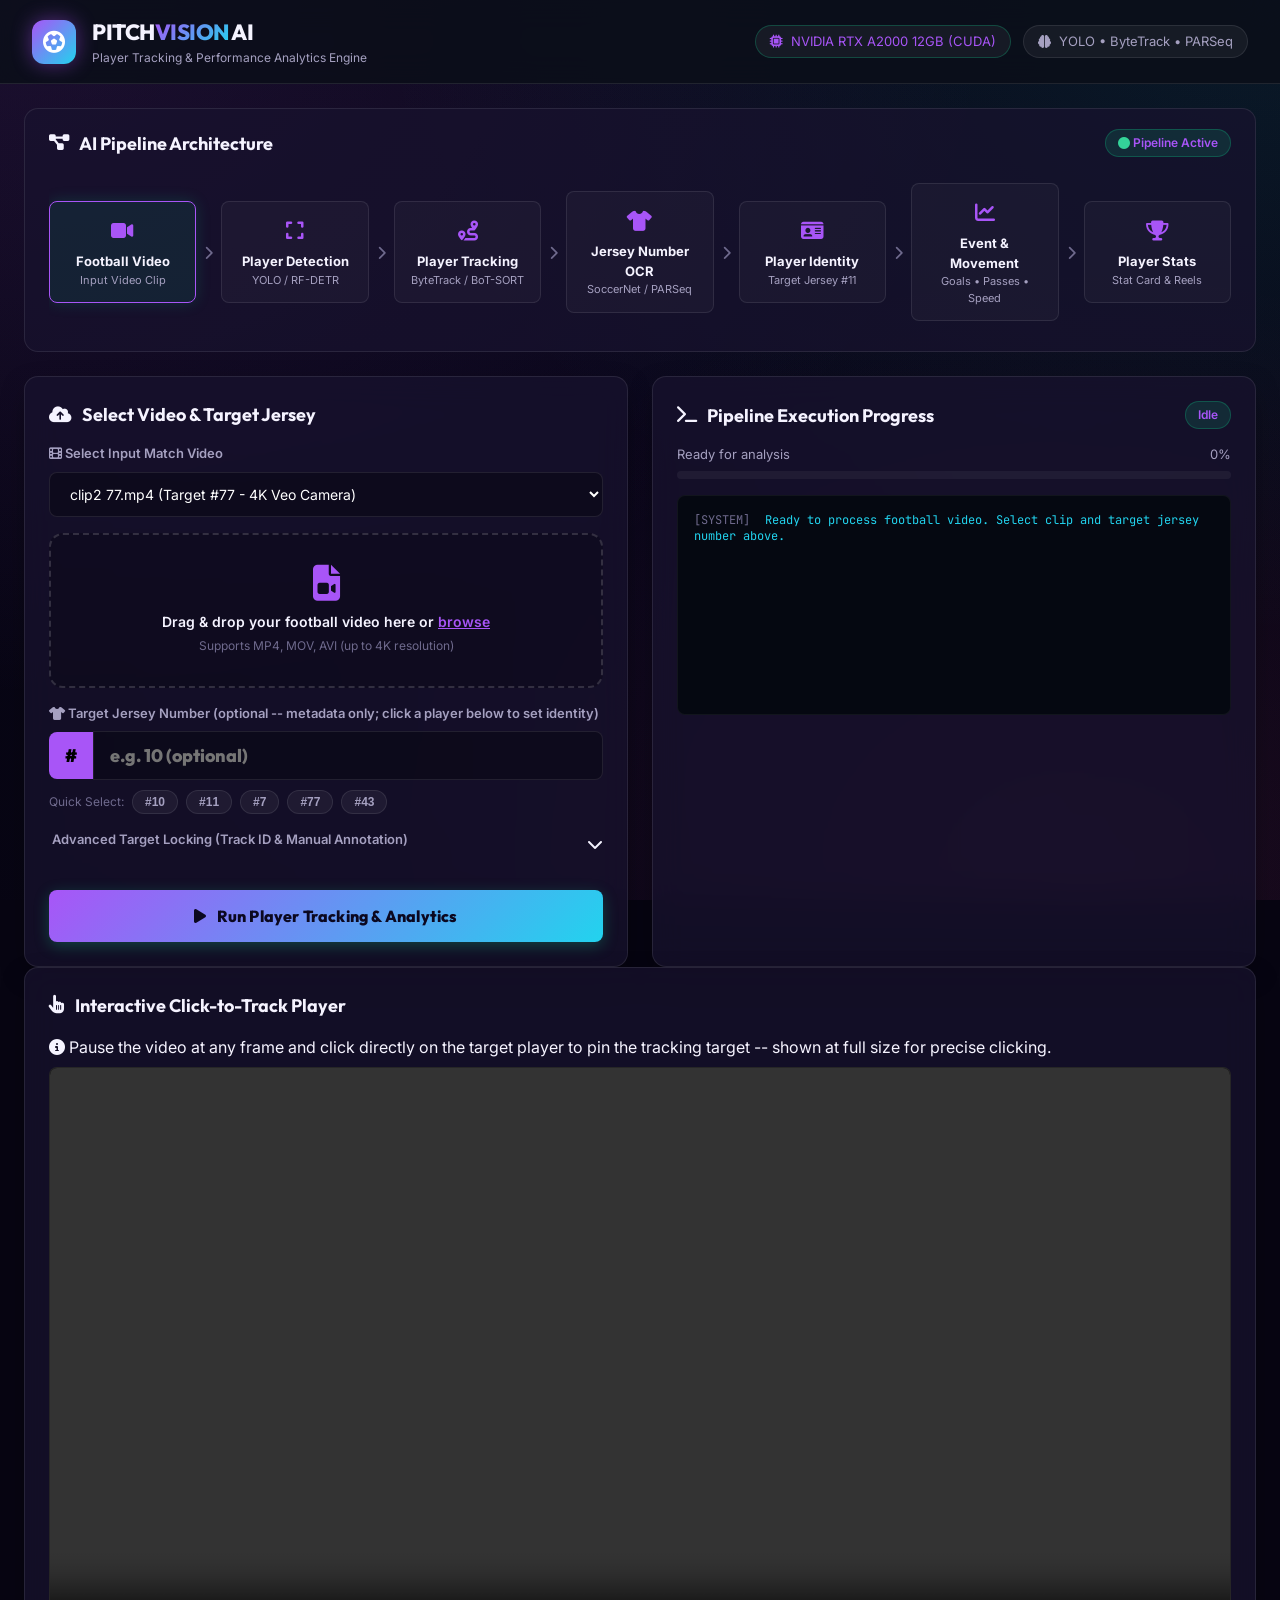
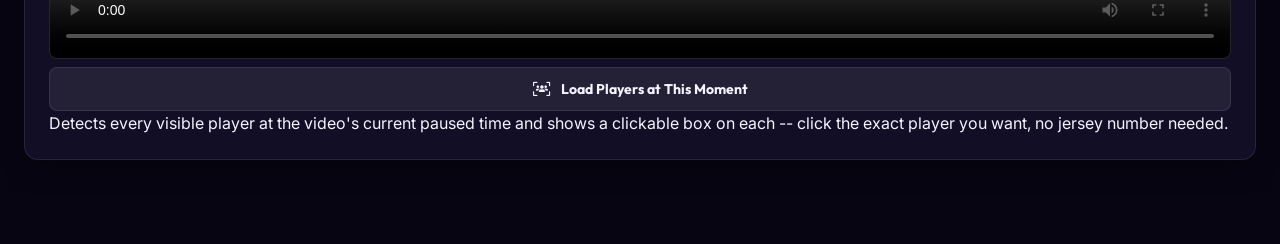
==== apps/web/index.html @ 255e554f "Stage 1 + PDF core: multi-anchor clicks, stat card as PDF Owner asks (2026-09-14): support clicking " ====
<!DOCTYPE html>
<html lang="en">
<head>
  <meta charset="UTF-8">
  <meta name="viewport" content="width=device-width, initial-scale=1.0">
  <title>AI Football Player Tracker & Match Analytics Dashboard</title>
  <!-- Google Fonts & Icons -->
  <link rel="preconnect" href="https://fonts.googleapis.com">
  <link rel="preconnect" href="https://fonts.gstatic.com" crossorigin>
  <link href="https://fonts.googleapis.com/css2?family=Inter:wght@300;400;500;600;700;800&family=Outfit:wght@400;600;700;800;900&family=JetBrains+Mono:wght@400;500;700&display=swap" rel="stylesheet">
  <link rel="stylesheet" href="https://cdnjs.cloudflare.com/ajax/libs/font-awesome/6.5.1/css/all.min.css">
  <link rel="stylesheet" href="css/style.css">
</head>
<body class="dark-theme">

  <!-- Main Navigation Header -->
  <header class="navbar">
    <div class="nav-container">
      <div class="brand">
        <div class="brand-icon">
          <i class="fa-solid fa-futbol fa-spin-hover"></i>
        </div>
        <div class="brand-text">
          <span class="brand-title">PITCH<span class="accent-text">VISION</span> AI</span>
          <span class="brand-subtitle">Player Tracking & Performance Analytics Engine</span>
        </div>
      </div>
      
      <div class="nav-stats">
        <div class="status-badge gpu-badge" id="gpu-status">
          <i class="fa-solid fa-microchip"></i>
          <span>NVIDIA RTX A2000 12GB (CUDA)</span>
        </div>
        <div class="status-badge model-badge">
          <i class="fa-solid fa-brain"></i>
          <span>YOLO • ByteTrack • PARSeq</span>
        </div>
      </div>
    </div>
  </header>

  <!-- Application Container -->
  <main class="main-container">

    <!-- Architecture & Pipeline Flow Visualizer Banner -->
    <section class="pipeline-visualizer-card">
      <div class="card-header">
        <h2><i class="fa-solid fa-diagram-project"></i> AI Pipeline Architecture</h2>
        <span class="badge badge-pulse"><i class="fa-solid fa-circle"></i> Pipeline Active</span>
      </div>
      
      <div class="pipeline-flow-diagram">
        <div class="flow-step step-input active">
          <div class="step-icon"><i class="fa-solid fa-video"></i></div>
          <div class="step-label">Football Video</div>
          <div class="step-sub">Input Video Clip</div>
        </div>

        <div class="flow-arrow"><i class="fa-solid fa-chevron-right"></i></div>

        <div class="flow-step step-detect" id="node-detect">
          <div class="step-icon"><i class="fa-solid fa-expand"></i></div>
          <div class="step-label">Player Detection</div>
          <div class="step-sub">YOLO / RF-DETR</div>
        </div>

        <div class="flow-arrow"><i class="fa-solid fa-chevron-right"></i></div>

        <div class="flow-step step-track" id="node-track">
          <div class="step-icon"><i class="fa-solid fa-route"></i></div>
          <div class="step-label">Player Tracking</div>
          <div class="step-sub">ByteTrack / BoT-SORT</div>
        </div>

        <div class="flow-arrow"><i class="fa-solid fa-chevron-right"></i></div>

        <div class="flow-step step-ocr" id="node-ocr">
          <div class="step-icon"><i class="fa-solid fa-shirt"></i></div>
          <div class="step-label">Jersey Number OCR</div>
          <div class="step-sub">SoccerNet / PARSeq</div>
        </div>

        <div class="flow-arrow"><i class="fa-solid fa-chevron-right"></i></div>

        <div class="flow-step step-identity" id="node-identity">
          <div class="step-icon"><i class="fa-solid fa-id-card"></i></div>
          <div class="step-label">Player Identity</div>
          <div class="step-sub" id="identity-target-badge">Target Jersey #11</div>
        </div>

        <div class="flow-arrow"><i class="fa-solid fa-chevron-right"></i></div>

        <div class="flow-step step-analytics" id="node-analytics">
          <div class="step-icon"><i class="fa-solid fa-chart-line"></i></div>
          <div class="step-label">Event & Movement</div>
          <div class="step-sub">Goals • Passes • Speed</div>
        </div>

        <div class="flow-arrow"><i class="fa-solid fa-chevron-right"></i></div>

        <div class="flow-step step-stats" id="node-stats">
          <div class="step-icon"><i class="fa-solid fa-trophy"></i></div>
          <div class="step-label">Player Stats</div>
          <div class="step-sub">Stat Card & Reels</div>
        </div>
      </div>
    </section>

    <!-- Upload & Setup Grid Section -->
    <section class="setup-section grid-2col">
      <!-- Input Video & Target Jersey Setup Form -->
      <div class="glass-card setup-card">
        <div class="card-header">
          <h3><i class="fa-solid fa-cloud-arrow-up"></i> Select Video & Target Jersey</h3>
        </div>

        <!-- Sample Videos Selector -->
        <div class="form-group">
          <label><i class="fa-solid fa-film"></i> Select Input Match Video</label>
          <div class="select-wrapper">
            <select id="video-select" class="form-control">
              <option value="clip1 43.mp4">clip1 43.mp4 (Target #43 - 4K Veo Camera)</option>
              <option value="clip2 77.mp4" selected>clip2 77.mp4 (Target #77 - 4K Veo Camera)</option>
              <option value="video2/chelsea_burnley_target10.mp4">video2/chelsea_burnley_target10.mp4 (Manual annotation, target #10)</option>
              <option value="video3/chelsea_burnley_target2.mp4">video3/chelsea_burnley_target2.mp4 (Manual annotation, target #2)</option>
            </select>
          </div>
        </div>

        <!-- File Upload Zone -->
        <div class="upload-dropzone" id="upload-zone">
          <i class="fa-solid fa-file-video upload-icon"></i>
          <p class="upload-text">Drag & drop your football video here or <span>browse</span></p>
          <span class="upload-sub">Supports MP4, MOV, AVI (up to 4K resolution)</span>
          <input type="file" id="file-input" accept="video/*" hidden>
        </div>

        <!-- Target Jersey Input & Quick Select Chips -->
        <!-- "streamed-gathering-treehouse" plan Stage E, 2026-09-04: this field used to default
             to value="10" (and chip #10 pre-selected "active"), which real-run evidence
             (work/chelsea_burnley_target2/selection.json carrying target_jersey: 10 for a clip
             whose own filename says target2) confirmed was silently sent to the API whenever a
             user left it untouched. It is now blank/optional by default -- a jersey number is
             metadata only (CLAUDE.md §3.1); the actual target identity comes from a verified
             click/profile (Stage E), not from this field. -->
        <div class="form-group margin-top-md">
          <label><i class="fa-solid fa-shirt"></i> Target Jersey Number <span class="form-hint">(optional -- metadata only; click a player below to set identity)</span></label>
          <div class="jersey-input-row">
            <div class="jersey-number-badge">#</div>
            <input type="number" id="target-jersey-input" class="form-control jersey-input" placeholder="e.g. 10 (optional)" min="1" max="99">
          </div>
          <div class="jersey-chips">
            <span class="chip-label">Quick Select:</span>
            <button class="chip" onclick="setJersey(10)">#10</button>
            <button class="chip" onclick="setJersey(11)">#11</button>
            <button class="chip" onclick="setJersey(7)">#7</button>
            <button class="chip" onclick="setJersey(77)">#77</button>
            <button class="chip" onclick="setJersey(43)">#43</button>
          </div>
        </div>

        <!-- Optional Track ID & Manual Annotation Sidecar Inputs -->
        <div class="form-group margin-top-md">
          <div class="collapsible-header" onclick="toggleCollapsible('annotations-collapse')">
            <label><i class="fa-solid fa-crosshair"></i> Advanced Target Locking (Track ID & Manual Annotation)</label>
            <i class="fa-solid fa-chevron-down toggle-icon"></i>
          </div>
          <div id="annotations-collapse" class="collapsible-content hidden margin-top-md">
            <div class="form-group">
              <label><i class="fa-solid fa-hashtag"></i> Track ID Override (Optional)</label>
              <input type="text" id="track-id-input" class="form-control" placeholder="e.g. 10 or 0:10 (locks tracker onto exact player track ID)">
              <span class="form-hint">If auto-detection picks the player standing in front, enter player #10's specific track ID here. Auto-fills as a comma-separated <code>take:track</code> mirror of the anchor chips below when you click players in "Load Players" -- still fully hand-editable.</span>
            </div>
            
            <div class="form-group margin-top-md">
              <label><i class="fa-solid fa-pen-to-square"></i> Manual Sidecar Annotation (For Low Legibility / Distractor Clips)</label>
              <textarea id="manual-annotations-input" class="form-control text-area" rows="3" placeholder="Min 0:00 player #10 in blue takes a touch&#10;Min 0:15 player #10 in blue makes a pass&#10;Min 0:58 player #10 in blue scores a goal"></textarea>
              <span class="form-hint">Format: <code>Min MM:SS player #10 in [colour] [action]</code> (guarantees tracking lock on #10).</span>
            </div>
          </div>
        </div>

        <!-- Action Button -->
        <button id="btn-process" class="btn btn-primary btn-block btn-lg margin-top-md">
          <i class="fa-solid fa-play"></i> Run Player Tracking & Analytics
        </button>
      </div>

      <!-- Live Pipeline Processing & Logs Display -->
      <div class="glass-card logs-card">
        <div class="card-header">
          <h3><i class="fa-solid fa-terminal"></i> Pipeline Execution Progress</h3>
          <span class="badge" id="job-status-badge">Idle</span>
        </div>

        <!-- Progress Bar -->
        <div class="progress-wrapper">
          <div class="progress-info">
            <span id="current-stage-name">Ready for analysis</span>
            <span id="progress-percentage">0%</span>
          </div>
          <div class="progress-bar-bg">
            <div class="progress-bar-fill" id="progress-fill" style="width: 0%;"></div>
          </div>
        </div>

        <!-- Terminal Logs Container -->
        <div class="terminal-logs" id="terminal-logs">
          <div class="log-entry log-info"><span class="log-time">[SYSTEM]</span> Ready to process football video. Select clip and target jersey number above.</div>
        </div>
      </div>
    </section>

    <!-- Interactive Click-to-Track Player Section (full-width for precise clicking) -->
    <section class="click-track-section">
      <div class="glass-card">
        <div class="card-header">
          <h3><i class="fa-solid fa-hand-pointer"></i> Interactive Click-to-Track Player</h3>
        </div>
        <span class="form-hint" id="click-hint"><i class="fa-solid fa-info-circle"></i> Pause the video at any frame and click directly on the target player to pin the tracking target -- shown at full size for precise clicking.</span>
        <div class="click-preview-wrapper margin-top-sm" id="click-preview-wrapper" style="position: relative; cursor: crosshair; background: #000; border-radius: 8px; overflow: hidden; border: 1px solid rgba(255,255,255,0.15);">
          <video id="preview-video" style="width: 100%; display: block;" controls preload="metadata">
            <source id="preview-video-src" src="/media/clip1 43.mp4" type="video/mp4">
          </video>
          <div id="click-marker" class="hidden" style="position: absolute; width: 44px; height: 80px; border: 3px solid #ef4444; background: rgba(239, 68, 68, 0.2); transform: translate(-50%, -50%); pointer-events: none; box-shadow: 0 0 12px #ef4444; border-radius: 4px; box-sizing: border-box;">
            <div id="click-marker-label" style="position: absolute; top: -22px; left: -3px; background: #ef4444; color: #fff; font-size: 11px; font-weight: 800; padding: 2px 6px; border-radius: 3px; white-space: nowrap; font-family: 'JetBrains Mono', monospace;">CANDIDATE</div>
          </div>
        </div>

        <button id="btn-load-players" type="button" class="btn btn-secondary btn-block margin-top-sm">
          <i class="fa-solid fa-users-viewfinder"></i> Load Players at This Moment
        </button>
        <span class="form-hint">Detects every visible player at the video's current paused time and shows a clickable box on each -- click the exact player you want, no jersey number needed.</span>

        <div id="frame-players-wrapper" class="frame-players-wrapper hidden">
          <img id="frame-players-image" alt="Detected players at this moment" />
          <div id="frame-players-boxes"></div>
        </div>
        <span class="form-hint hidden" id="frame-players-hint"></span>

        <!-- "streamed-gathering-treehouse" plan Stage 1: one chip per clicked anchor (a player who
             leaves frame and comes back gets a NEW track id per reappearance, so tracking them for
             a whole take can take more than one click). Populated/emptied by app.js's
             `renderAnchorChips()` -- hidden whenever there are zero anchors. -->
        <div id="target-anchor-chips" class="hidden" style="display: flex; flex-wrap: wrap; gap: 8px; margin-top: 10px;"></div>
      </div>
    </section>

    <!-- Main Results & Analytics Dashboard Section (Revealed when results ready) -->
    <section class="dashboard-section hidden" id="results-dashboard">
      
      <!-- Dashboard Top Header Bar -->
      <div class="dashboard-header-bar glass-card">
        <div class="player-profile-summary">
          <div class="jersey-avatar">
            <span id="dash-jersey-num">--</span>
          </div>
          <div class="player-details">
            <h2 id="dash-player-title">TARGET PLAYER</h2>
            <div class="player-meta-tags">
              <span class="meta-tag" id="dash-identity-status"><i class="fa-solid fa-shield-check"></i> Identity: --</span>
              <span class="meta-tag"><i class="fa-solid fa-video"></i> Source: <span id="dash-video-name">clip2 77.mp4</span></span>
              <span class="meta-tag"><i class="fa-solid fa-crosshair"></i> Tracker: ByteTrack</span>
            </div>
          </div>
        </div>

        <div class="header-actions">
          <button class="btn btn-secondary" onclick="exportStatCard()"><i class="fa-solid fa-file-export"></i> Export Stat Card</button>
          <button class="btn btn-secondary" onclick="downloadAnnotatedVideo()"><i class="fa-solid fa-download"></i> Download Video</button>
        </div>
      </div>

      <!-- Video Player & Player Stats Grid -->
      <div class="grid-video-stats">
        
        <!-- Interactive Video Player Container -->
        <div class="glass-card video-card">
          <div class="card-header">
            <h3><i class="fa-solid fa-circle-play"></i> Annotated Player Tracking Video</h3>
            <div class="video-toggles">
              <label class="toggle-switch">
                <input type="checkbox" id="toggle-boxes" checked>
                <span class="slider"></span>
                <span class="toggle-label">Boxes & Labels</span>
              </label>
              <label class="toggle-switch">
                <input type="checkbox" id="toggle-ball" checked>
                <span class="slider"></span>
                <span class="toggle-label">Ball Path</span>
              </label>
            </div>
          </div>

          <div class="video-player-wrapper">
            <video id="annotated-video-player" controls preload="metadata" poster="">
              <source id="annotated-video-src" src="" type="video/mp4">
              Your browser does not support the video tag.
            </video>
          </div>

          <!-- Video Controls & Quick Seek Event Markers -->
          <div class="video-event-bar">
            <span class="bar-title">Event Timeline Markers:</span>
            <div class="event-markers-list" id="event-markers-list">
              <!-- Event markers populated dynamically -->
            </div>
          </div>
        </div>

        <!-- Target Player Stat Card (User Prompt Specification) -->
        <div class="glass-card stat-card-container">
          <div class="card-header">
            <h3><i class="fa-solid fa-shirt"></i> PLAYER STATS CARD</h3>
            <span class="jersey-label" id="statcard-jersey-tag">#11</span>
          </div>

          <div class="stats-grid">
            <div class="stat-box highlight-gold">
              <div class="stat-icon"><i class="fa-solid fa-futbol"></i></div>
              <div class="stat-value" id="stat-goals">1</div>
              <div class="stat-label">Goals</div>
            </div>

            <div class="stat-box highlight-cyan">
              <div class="stat-icon"><i class="fa-solid fa-handshake"></i></div>
              <div class="stat-value" id="stat-assists">1</div>
              <div class="stat-label">Assists</div>
            </div>

            <div class="stat-box">
              <div class="stat-icon"><i class="fa-solid fa-shoe-prints"></i></div>
              <div class="stat-value" id="stat-touches">14</div>
              <div class="stat-label">Touches</div>
            </div>

            <div class="stat-box">
              <div class="stat-icon"><i class="fa-solid fa-arrow-right-arrow-left"></i></div>
              <div class="stat-value" id="stat-passes">9</div>
              <div class="stat-label">Passes (Same-Colour)</div>
            </div>

            <div class="stat-box">
              <div class="stat-icon"><i class="fa-solid fa-person-running"></i></div>
              <div class="stat-value" id="stat-sprints">5</div>
              <div class="stat-label">Sprints / Runs</div>
            </div>

            <div class="stat-box">
              <div class="stat-icon"><i class="fa-solid fa-bullseye"></i></div>
              <div class="stat-value" id="stat-shots">3</div>
              <div class="stat-label">Shots</div>
            </div>

            <div class="stat-box">
              <div class="stat-icon"><i class="fa-solid fa-shield"></i></div>
              <div class="stat-value" id="stat-tackles">2</div>
              <div class="stat-label">Tackles</div>
            </div>

            <div class="stat-box">
              <div class="stat-icon"><i class="fa-solid fa-hands-glove"></i></div>
              <div class="stat-value" id="stat-saves">0</div>
              <div class="stat-label">Saves (Goalkeeper)</div>
            </div>
          </div>

          <!-- Secondary Metrics -->
          <div class="secondary-metrics">
            <div class="metric-row">
              <span class="metric-name"><i class="fa-solid fa-stopwatch"></i> Possession Time:</span>
              <span class="metric-val" id="stat-possession">38.5 s</span>
            </div>
            <div class="metric-row">
              <span class="metric-name"><i class="fa-solid fa-person-walking"></i> Distance Covered:</span>
              <span class="metric-val" id="stat-distance">245.8 m (uncalibrated)</span>
            </div>
            <div class="metric-row">
              <span class="metric-name"><i class="fa-solid fa-repeat"></i> Turnovers (Lost Ball):</span>
              <span class="metric-val" id="stat-turnovers">2</span>
            </div>
          </div>
        </div>
      </div>

      <!-- Tactical 2D Pitch & Event Timeline Row -->
      <div class="grid-2col margin-top-lg">
        
        <!-- 2D Tactical Pitch Canvas & Movement Heatmap -->
        <div class="glass-card pitch-card">
          <div class="card-header">
            <h3><i class="fa-solid fa-compass"></i> 2D Tactical Pitch & Movement Trajectory</h3>
            <div class="pitch-controls">
              <button class="pitch-btn active" onclick="togglePitchMode('trajectory')">Trajectory</button>
              <button class="pitch-btn" onclick="togglePitchMode('heatmap')">Heatmap</button>
            </div>
          </div>

          <div class="pitch-container">
            <canvas id="pitch-canvas" width="600" height="380"></canvas>
          </div>
          <div class="pitch-legend">
            <span><i class="fa-solid fa-circle legend-run"></i> Normal Run</span>
            <span><i class="fa-solid fa-circle legend-sprint"></i> High Speed Sprint</span>
            <span><i class="fa-solid fa-star legend-action"></i> Key Event</span>
          </div>
        </div>

        <!-- Full Timestamped Event Timeline -->
        <div class="glass-card timeline-card">
          <div class="card-header">
            <h3><i class="fa-solid fa-list-check"></i> Timestamped Event Timeline</h3>
            <span class="badge" id="timeline-count-badge">7 Events</span>
          </div>

          <div class="table-wrapper">
            <table class="events-table">
              <thead>
                <tr>
                  <th>Time</th>
                  <th>Event Type</th>
                  <th>Confidence</th>
                  <th>Action</th>
                </tr>
              </thead>
              <tbody id="events-tbody">
                <!-- Populated dynamically -->
              </tbody>
            </table>
          </div>
        </div>
      </div>

      <!-- Highlight Reels Gallery -->
      <div class="glass-card margin-top-lg highlights-section">
        <div class="card-header">
          <h3><i class="fa-solid fa-clapperboard"></i> Per-Category Highlight Reels</h3>
          <span class="badge">Auto Generated Clips</span>
        </div>

        <div class="highlights-grid" id="highlights-grid">
          <div class="reel-card" onclick="playReel('passes')">
            <div class="reel-thumbnail">
              <i class="fa-solid fa-arrow-right-arrow-left reel-icon"></i>
              <span class="reel-badge">Passes Reel</span>
            </div>
            <div class="reel-info">
              <h4>Passes Highlight Reel</h4>
              <p>Every completed same-colour pass</p>
            </div>
          </div>

          <div class="reel-card" onclick="playReel('goals')">
            <div class="reel-thumbnail gold-thumb">
              <i class="fa-solid fa-futbol reel-icon"></i>
              <span class="reel-badge">Goals Reel</span>
            </div>
            <div class="reel-info">
              <h4>Goals Highlight Reel</h4>
              <p>Goal scored by target player</p>
            </div>
          </div>

          <div class="reel-card" onclick="playReel('assists')">
            <div class="reel-thumbnail cyan-thumb">
              <i class="fa-solid fa-handshake reel-icon"></i>
              <span class="reel-badge">Assists Reel</span>
            </div>
            <div class="reel-info">
              <h4>Assists Highlight Reel</h4>
              <p>Passes leading directly to goals</p>
            </div>
          </div>

          <div class="reel-card" onclick="playReel('sprints')">
            <div class="reel-thumbnail">
              <i class="fa-solid fa-person-running reel-icon"></i>
              <span class="reel-badge">Sprints Reel</span>
            </div>
            <div class="reel-info">
              <h4>Sprints & Runs Reel</h4>
              <p>High speed movement runs</p>
            </div>
          </div>
        </div>
      </div>

    </section>

  </main>

  <script src="js/app.js"></script>
</body>
</html>
---- apps/web/css/style.css ----
/* Custom Modern Glassmorphism CSS Design System */
:root {
  /* Palette, retuned 2026-09-03: deep plum-black base with an electric violet -> cyan accent
     ramp. Deliberately NOT green-primary any more -- the annotated video overlays draw GREEN
     boxes on non-target players and a RED box on the target (CLAUDE.md §13.1), so a green UI
     accent competed visually with the very thing the user is meant to read on the video. Violet
     and cyan sit far from both overlay colours in hue, so the chrome never reads as data. */
  --bg-dark: #070512;
  --bg-deep: #0b0820;
  --bg-card: rgba(24, 18, 46, 0.72);
  --bg-card-hover: rgba(36, 26, 66, 0.85);
  --bg-elevated: rgba(44, 32, 80, 0.55);
  --border-color: rgba(255, 255, 255, 0.09);
  --border-strong: rgba(255, 255, 255, 0.16);
  --border-glow: rgba(168, 85, 247, 0.38);

  --primary: #a855f7;
  --primary-deep: #7c3aed;
  --primary-soft: rgba(168, 85, 247, 0.14);
  --primary-glow: rgba(168, 85, 247, 0.45);

  --accent-cyan: #22d3ee;
  --accent-pink: #ec4899;
  --accent-gold: #fbbf24;
  --accent-blue: #3b82f6;
  --accent-purple: #8b5cf6;
  --accent-green: #34d399;
  --danger: #f43f5e;

  --gradient-primary: linear-gradient(135deg, #a855f7 0%, #22d3ee 100%);
  --gradient-warm: linear-gradient(135deg, #ec4899 0%, #fbbf24 100%);
  --gradient-sheen: linear-gradient(90deg, transparent, rgba(255, 255, 255, 0.22), transparent);

  --text-main: #f5f3ff;
  --text-muted: #a5a0c0;
  --text-dim: #6f6a8d;

  --font-heading: 'Outfit', -apple-system, BlinkMacSystemFont, sans-serif;
  --font-body: 'Inter', -apple-system, BlinkMacSystemFont, sans-serif;
  --font-mono: 'JetBrains Mono', monospace;

  --radius-sm: 8px;
  --radius-md: 14px;
  --radius-lg: 20px;

  --shadow-lg: 0 10px 30px -10px rgba(0, 0, 0, 0.6);
  --shadow-glow: 0 0 0 1px var(--border-glow), 0 12px 40px -12px var(--primary-glow);
  --backdrop-blur: blur(16px);
  --ease-out: cubic-bezier(0.22, 1, 0.36, 1);
}

* {
  box-sizing: border-box;
  margin: 0;
  padding: 0;
}

body.dark-theme {
  background-color: var(--bg-dark);
  background-image:
    radial-gradient(at 0% 0%, rgba(168, 85, 247, 0.13) 0px, transparent 55%),
    radial-gradient(at 100% 0%, rgba(34, 211, 238, 0.10) 0px, transparent 50%),
    radial-gradient(at 85% 100%, rgba(236, 72, 153, 0.09) 0px, transparent 50%),
    radial-gradient(at 50% 60%, rgba(11, 8, 32, 0.6) 0px, transparent 100%);
  background-attachment: fixed;
  color: var(--text-main);
  font-family: var(--font-body);
  min-height: 100vh;
  line-height: 1.5;
  overflow-x: hidden;
}

/* Glassmorphism Cards */
.glass-card {
  background: var(--bg-card);
  backdrop-filter: var(--backdrop-blur);
  -webkit-backdrop-filter: var(--backdrop-blur);
  border: 1px solid var(--border-color);
  border-radius: var(--radius-md);
  box-shadow: var(--shadow-lg);
  padding: 24px;
  transition: border-color 0.3s ease, box-shadow 0.3s ease;
}

.glass-card:hover {
  border-color: rgba(255, 255, 255, 0.15);
}

/* Header Navbar */
.navbar {
  background: rgba(11, 15, 25, 0.85);
  backdrop-filter: var(--backdrop-blur);
  border-bottom: 1px solid var(--border-color);
  position: sticky;
  top: 0;
  z-index: 100;
  padding: 16px 32px;
}

.nav-container {
  max-width: 1400px;
  margin: 0 auto;
  display: flex;
  justify-content: space-between;
  align-items: center;
}

.brand {
  display: flex;
  align-items: center;
  gap: 16px;
}

.brand-icon {
  width: 44px;
  height: 44px;
  background: linear-gradient(135deg, var(--primary), var(--accent-cyan));
  border-radius: 12px;
  display: flex;
  align-items: center;
  justify-content: center;
  font-size: 22px;
  color: #fff;
  box-shadow: 0 0 20px var(--primary-glow);
}

.brand-title {
  font-family: var(--font-heading);
  font-weight: 800;
  font-size: 22px;
  letter-spacing: -0.5px;
}

.accent-text {
  color: var(--primary);
}

.brand-subtitle {
  display: block;
  font-size: 12px;
  color: var(--text-muted);
}

.nav-stats {
  display: flex;
  gap: 12px;
}

.status-badge {
  background: rgba(255, 255, 255, 0.05);
  border: 1px solid var(--border-color);
  border-radius: 20px;
  padding: 6px 14px;
  font-size: 13px;
  display: flex;
  align-items: center;
  gap: 8px;
  color: var(--text-muted);
}

.gpu-badge {
  border-color: rgba(16, 185, 129, 0.3);
  color: var(--primary);
}

/* Layout Containers */
.main-container {
  max-width: 1400px;
  margin: 24px auto;
  padding: 0 24px 60px 24px;
}

.grid-2col {
  display: grid;
  grid-template-columns: 1fr 1fr;
  gap: 24px;
}

@media (max-width: 1024px) {
  .grid-2col {
    grid-template-columns: 1fr;
  }
}

/* Pipeline Architecture Visualizer */
.pipeline-visualizer-card {
  background: var(--bg-card);
  border: 1px solid var(--border-color);
  border-radius: var(--radius-md);
  padding: 20px 24px;
  margin-bottom: 24px;
}

.card-header {
  display: flex;
  justify-content: space-between;
  align-items: center;
  margin-bottom: 16px;
}

.card-header h2, .card-header h3 {
  font-family: var(--font-heading);
  font-weight: 700;
  font-size: 18px;
  display: flex;
  align-items: center;
  gap: 10px;
}

.badge {
  background: rgba(16, 185, 129, 0.15);
  color: var(--primary);
  border: 1px solid rgba(16, 185, 129, 0.3);
  border-radius: 20px;
  padding: 4px 12px;
  font-size: 12px;
  font-weight: 600;
}

.badge-pulse i {
  animation: pulse-dot 1.5s infinite;
}

@keyframes pulse-dot {
  0%, 100% { opacity: 1; }
  50% { opacity: 0.3; }
}

.pipeline-flow-diagram {
  display: flex;
  align-items: center;
  justify-content: space-between;
  gap: 8px;
  overflow-x: auto;
  padding: 10px 0;
}

.flow-step {
  background: rgba(255, 255, 255, 0.03);
  border: 1px solid var(--border-color);
  border-radius: var(--radius-sm);
  padding: 14px 16px;
  text-align: center;
  min-width: 140px;
  flex: 1;
  transition: all 0.3s ease;
}

.flow-step.active {
  border-color: var(--primary);
  background: rgba(16, 185, 129, 0.1);
  box-shadow: 0 0 15px rgba(16, 185, 129, 0.2);
}

.step-icon {
  font-size: 20px;
  color: var(--primary);
  margin-bottom: 6px;
}

.step-label {
  font-size: 13px;
  font-weight: 700;
  color: var(--text-main);
}

.step-sub {
  font-size: 11px;
  color: var(--text-muted);
}

.flow-arrow {
  color: var(--text-dim);
  font-size: 14px;
}

/* Forms & Inputs */
.form-group {
  margin-bottom: 16px;
}

.form-group label {
  display: block;
  font-size: 13px;
  font-weight: 600;
  color: var(--text-muted);
  margin-bottom: 8px;
}

.form-control {
  width: 100%;
  background: rgba(0, 0, 0, 0.3);
  border: 1px solid var(--border-color);
  border-radius: var(--radius-sm);
  padding: 12px 16px;
  color: #fff;
  font-family: var(--font-body);
  font-size: 14px;
  outline: none;
  transition: border-color 0.2s;
}

.form-control:focus {
  border-color: var(--primary);
}

.upload-dropzone {
  border: 2px dashed rgba(255, 255, 255, 0.15);
  border-radius: var(--radius-md);
  padding: 30px 20px;
  text-align: center;
  cursor: pointer;
  background: rgba(0, 0, 0, 0.2);
  transition: all 0.3s ease;
}

.upload-dropzone:hover {
  border-color: var(--primary);
  background: rgba(16, 185, 129, 0.05);
}

.upload-icon {
  font-size: 36px;
  color: var(--primary);
  margin-bottom: 10px;
}

.upload-text {
  font-size: 14px;
  font-weight: 600;
}

.upload-text span {
  color: var(--primary);
  text-decoration: underline;
}

.upload-sub {
  font-size: 12px;
  color: var(--text-dim);
}

/* Jersey Number Selection */
.jersey-input-row {
  display: flex;
  align-items: center;
}

.jersey-number-badge {
  background: var(--primary);
  color: #000;
  font-family: var(--font-heading);
  font-weight: 900;
  font-size: 18px;
  padding: 10px 16px;
  border-top-left-radius: var(--radius-sm);
  border-bottom-left-radius: var(--radius-sm);
}

.jersey-input {
  border-top-left-radius: 0;
  border-bottom-left-radius: 0;
  font-family: var(--font-heading);
  font-size: 18px;
  font-weight: 800;
}

.jersey-chips {
  display: flex;
  align-items: center;
  gap: 8px;
  margin-top: 10px;
}

.chip-label {
  font-size: 12px;
  color: var(--text-dim);
}

.chip {
  background: rgba(255, 255, 255, 0.05);
  border: 1px solid var(--border-color);
  border-radius: 16px;
  padding: 4px 12px;
  color: var(--text-muted);
  font-size: 12px;
  font-weight: 600;
  cursor: pointer;
  transition: all 0.2s ease;
}

.chip:hover, .chip.active {
  background: var(--primary);
  color: #000;
  border-color: var(--primary);
}

/* Buttons */
.btn {
  display: inline-flex;
  align-items: center;
  justify-content: center;
  gap: 10px;
  border: none;
  border-radius: var(--radius-sm);
  font-family: var(--font-heading);
  font-weight: 700;
  font-size: 14px;
  cursor: pointer;
  padding: 12px 20px;
  transition: all 0.3s ease;
}

.btn-block {
  width: 100%;
}

.btn-lg {
  padding: 16px 24px;
  font-size: 16px;
}

.btn-primary {
  background: linear-gradient(135deg, var(--primary), #059669);
  color: #000;
  box-shadow: 0 4px 15px rgba(16, 185, 129, 0.3);
}

.btn-primary:hover {
  transform: translateY(-2px);
  box-shadow: 0 6px 20px rgba(16, 185, 129, 0.4);
}

.btn-secondary {
  background: rgba(255, 255, 255, 0.08);
  color: var(--text-main);
  border: 1px solid var(--border-color);
}

.btn-secondary:hover {
  background: rgba(255, 255, 255, 0.15);
}

/* Terminal & Logs */
.terminal-logs {
  background: #050811;
  border: 1px solid rgba(255, 255, 255, 0.05);
  border-radius: var(--radius-sm);
  padding: 16px;
  font-family: var(--font-mono);
  font-size: 12px;
  height: 220px;
  overflow-y: auto;

}

.log-entry {
  margin-bottom: 6px;
  line-height: 1.4;
}

.log-time {
  color: var(--text-dim);
  margin-right: 8px;
}

.log-info { color: var(--accent-cyan); }
.log-success { color: var(--primary); }
.log-error { color: #ef4444; }

/* Progress Bar */
.progress-wrapper {
  margin-bottom: 16px;
}

.progress-info {
  display: flex;
  justify-content: space-between;
  font-size: 13px;
  color: var(--text-muted);
  margin-bottom: 6px;
}

.progress-bar-bg {
  background: rgba(255, 255, 255, 0.05);
  border-radius: 10px;
  height: 8px;
  overflow: hidden;
}

.progress-bar-fill {
  background: linear-gradient(90deg, var(--primary), var(--accent-cyan));
  height: 100%;
  border-radius: 10px;
  transition: width 0.4s ease;
}

/* Results Dashboard Header Bar */
.dashboard-header-bar {
  display: flex;
  justify-content: space-between;
  align-items: center;
  margin-bottom: 24px;
  padding: 20px 28px;
}

.player-profile-summary {
  display: flex;
  align-items: center;
  gap: 20px;
}

.jersey-avatar {
  width: 60px;
  height: 60px;
  background: linear-gradient(135deg, #10b981, #06b6d4);
  border-radius: 16px;
  display: flex;
  align-items: center;
  justify-content: center;
  font-family: var(--font-heading);
  font-size: 28px;
  font-weight: 900;
  color: #000;
  box-shadow: 0 0 25px rgba(16, 185, 129, 0.4);
}

.player-details h2 {
  font-family: var(--font-heading);
  font-weight: 800;
  font-size: 24px;
}

.player-meta-tags {
  display: flex;
  gap: 10px;
  margin-top: 4px;
}

.meta-tag {
  background: rgba(255, 255, 255, 0.05);
  border: 1px solid var(--border-color);
  padding: 2px 10px;
  border-radius: 12px;
  font-size: 12px;
  color: var(--text-muted);
}

/* Video & Stats Grid */
.grid-video-stats {
  display: grid;
  grid-template-columns: 1.6fr 1fr;
  gap: 24px;
}

@media (max-width: 1024px) {
  .grid-video-stats {
    grid-template-columns: 1fr;
  }
}

.video-player-wrapper video {
  width: 100%;
  border-radius: var(--radius-sm);
  background: #000;
  aspect-ratio: 16/9;
}

.video-toggles {
  display: flex;
  gap: 16px;
}

.toggle-switch {
  display: flex;
  align-items: center;
  gap: 8px;
  font-size: 12px;
  color: var(--text-muted);
  cursor: pointer;
}

/* Stat Card Container */
.stat-card-container {
  display: flex;
  flex-direction: column;
  justify-content: space-between;
}

.jersey-label {
  background: var(--accent-gold);
  color: #000;
  font-family: var(--font-heading);
  font-weight: 900;
  padding: 4px 12px;
  border-radius: 12px;
  font-size: 14px;
}

.stats-grid {
  display: grid;
  grid-template-columns: repeat(2, 1fr);
  gap: 12px;
  margin: 16px 0;
}

.stat-box {
  background: rgba(0, 0, 0, 0.3);
  border: 1px solid var(--border-color);
  border-radius: var(--radius-sm);
  padding: 14px;
  text-align: center;
  position: relative;
  overflow: hidden;
}

.stat-box.highlight-gold {
  border-color: rgba(245, 158, 11, 0.4);
  background: rgba(245, 158, 11, 0.08);
}

.stat-box.highlight-cyan {
  border-color: rgba(6, 182, 212, 0.4);
  background: rgba(6, 182, 212, 0.08);
}

.stat-icon {
  font-size: 16px;
  color: var(--text-dim);
  margin-bottom: 4px;
}

.stat-value {
  font-family: var(--font-heading);
  font-size: 28px;
  font-weight: 800;
  color: var(--text-main);
  line-height: 1;
}

.highlight-gold .stat-value { color: var(--accent-gold); }
.highlight-cyan .stat-value { color: var(--accent-cyan); }

.stat-label {
  font-size: 11px;
  color: var(--text-muted);
  margin-top: 4px;
}

.secondary-metrics {
  background: rgba(0, 0, 0, 0.2);
  border: 1px solid var(--border-color);
  border-radius: var(--radius-sm);
  padding: 12px 16px;
}

.metric-row {
  display: flex;
  justify-content: space-between;
  font-size: 12px;
  padding: 4px 0;
}

.metric-row:not(:last-child) {
  border-bottom: 1px solid rgba(255, 255, 255, 0.05);
}

.metric-name { color: var(--text-muted); }
.metric-val { font-weight: 600; color: var(--primary); }

/* Pitch Canvas & Legend */
.pitch-container {
  display: flex;
  justify-content: center;
  background: #04140b;
  border: 1px solid rgba(16, 185, 129, 0.2);
  border-radius: var(--radius-sm);
  padding: 10px;
  margin-top: 12px;
}

.pitch-legend {
  display: flex;
  justify-content: center;
  gap: 20px;
  font-size: 12px;
  color: var(--text-muted);
  margin-top: 10px;
}

.legend-run { color: var(--primary); }
.legend-sprint { color: var(--accent-gold); }
.legend-action { color: var(--accent-cyan); }

/* Events Table */
.table-wrapper {
  max-height: 380px;
  overflow-y: auto;
  margin-top: 12px;
}

.events-table {
  width: 100%;
  border-collapse: collapse;
  font-size: 13px;
}

.events-table th, .events-table td {
  padding: 10px 14px;
  text-align: left;
}

.events-table th {
  background: rgba(0, 0, 0, 0.4);
  color: var(--text-muted);
  font-weight: 600;
  position: sticky;
  top: 0;
}

.events-table tr {
  border-bottom: 1px solid rgba(255, 255, 255, 0.04);
  transition: background 0.2s;
  cursor: pointer;
}

.events-table tr:hover {
  background: rgba(16, 185, 129, 0.08);
}

/* Highlights Reels Grid */
.highlights-grid {
  display: grid;
  grid-template-columns: repeat(4, 1fr);
  gap: 16px;
  margin-top: 16px;
}

@media (max-width: 900px) {
  .highlights-grid { grid-template-columns: repeat(2, 1fr); }
}

.reel-card {
  background: rgba(0, 0, 0, 0.3);
  border: 1px solid var(--border-color);
  border-radius: var(--radius-sm);
  overflow: hidden;
  cursor: pointer;
  transition: all 0.3s ease;
}

.reel-card:hover {
  border-color: var(--primary);
  transform: translateY(-4px);
}

.reel-thumbnail {
  background: linear-gradient(135deg, rgba(16, 185, 129, 0.2), rgba(59, 130, 246, 0.2));
  height: 100px;
  display: flex;
  align-items: center;
  justify-content: center;
  position: relative;
}

.gold-thumb { background: linear-gradient(135deg, rgba(245, 158, 11, 0.3), rgba(239, 68, 68, 0.2)); }
.cyan-thumb { background: linear-gradient(135deg, rgba(6, 182, 212, 0.3), rgba(59, 130, 246, 0.2)); }

.reel-icon {
  font-size: 32px;
  color: #fff;
  opacity: 0.8;
}

.reel-badge {
  position: absolute;
  bottom: 8px;
  left: 8px;
  background: rgba(0, 0, 0, 0.7);
  color: #fff;
  padding: 2px 8px;
  border-radius: 8px;
  font-size: 10px;
  font-weight: 700;
}

.reel-info {
  padding: 12px;
}

.reel-info h4 {
  font-size: 13px;
  font-weight: 700;
  margin-bottom: 2px;
}

.reel-info p {
  font-size: 11px;
  color: var(--text-muted);
}

/* Utilities */
.margin-top-sm { margin-top: 8px; }
.margin-top-md { margin-top: 16px; }
.margin-top-lg { margin-top: 24px; }
.hidden { display: none !important; }
.collapsible-header { cursor: pointer; display: flex; justify-content: space-between; align-items: center; }

/* Click-to-track player picker (`/api/frame_players`): a snapshot at the paused instant, with one
   clickable box per detected player. Deliberately an <img> (not the <video> element) -- the
   snapshot's own pixel dimensions match the returned box coordinates exactly, with no letterbox/
   object-fit math needed, since the image has no fixed max-height forcing an aspect-ratio
   mismatch (the bug the raw click-on-video coordinate path had to work around instead). */
.frame-players-wrapper {
  position: relative;
  margin-top: 12px;
  border-radius: var(--radius-sm);
  overflow: hidden;
  border: 1px solid var(--border-color);
  line-height: 0; /* no baseline gap under the image */
}

.frame-players-wrapper img {
  display: block;
  width: 100%;
  height: auto;
}

.player-box {
  position: absolute;
  border: 2px solid var(--accent-cyan);
  background: rgba(6, 182, 212, 0.12);
  cursor: pointer;
  transition: border-color 0.15s ease, background 0.15s ease;
}

.player-box:hover {
  border-color: var(--primary);
  background: rgba(16, 185, 129, 0.22);
}

.player-box.selected {
  border-color: var(--accent-gold);
  background: rgba(245, 158, 11, 0.28);
  box-shadow: 0 0 12px var(--primary-glow);
}

.player-box-label {
  position: absolute;
  top: -20px;
  left: -2px;
  font-family: var(--font-mono);
  font-size: 11px;
  font-weight: 700;
  color: #0b0f19;
  background: var(--accent-cyan);
  padding: 1px 5px;
  border-radius: 4px;
  white-space: nowrap;
  pointer-events: none;
}

.player-box.selected .player-box-label {
  background: var(--accent-gold);
}

/* ==========================================================================
   Interactive polish layer (added 2026-09-03)
   Appended rather than merged into the rules above so the base layout stays
   readable and every enhancement here is opt-out by deleting this one block.
   Everything is transform/opacity/filter-based (compositor-friendly) and every
   motion rule is disabled under prefers-reduced-motion at the end of the file.
   ========================================================================== */

/* --- entrance animation, staggered down the page --- */
@keyframes rise-in {
  from { opacity: 0; transform: translateY(18px); }
  to   { opacity: 1; transform: translateY(0); }
}

.pipeline-visualizer-card,
.setup-section > *,
.click-track-section > * {
  animation: rise-in 0.55s var(--ease-out) both;
}
.setup-section > *:nth-child(2) { animation-delay: 0.08s; }
.click-track-section > *      { animation-delay: 0.16s; }

/* --- cards: lift + violet glow on hover, animated gradient hairline on top --- */
.glass-card {
  position: relative;
  transition: transform 0.35s var(--ease-out), border-color 0.3s ease,
              box-shadow 0.35s ease, background 0.3s ease;
}

.glass-card::before {
  content: '';
  position: absolute;
  inset: 0 0 auto 0;
  height: 1px;
  background: var(--gradient-primary);
  opacity: 0;
  transition: opacity 0.35s ease;
  border-radius: var(--radius-md) var(--radius-md) 0 0;
}

.glass-card:hover {
  transform: translateY(-3px);
  background: var(--bg-card-hover);
  border-color: var(--border-strong);
  box-shadow: var(--shadow-glow);
}

.glass-card:hover::before { opacity: 1; }

/* --- buttons: gradient primary + a sheen that sweeps across on hover --- */
.btn {
  position: relative;
  overflow: hidden;
  transition: transform 0.2s var(--ease-out), box-shadow 0.25s ease,
              filter 0.25s ease, border-color 0.25s ease;
}

.btn::after {
  content: '';
  position: absolute;
  inset: 0;
  background: var(--gradient-sheen);
  transform: translateX(-120%);
  transition: transform 0.65s var(--ease-out);
  pointer-events: none;
}

.btn:hover::after { transform: translateX(120%); }
.btn:hover  { transform: translateY(-2px); }
.btn:active { transform: translateY(0) scale(0.985); }

.btn-primary {
  background: var(--gradient-primary);
  border: none;
  color: #0b0820;
  font-weight: 800;
  letter-spacing: 0.2px;
}

.btn-primary:hover {
  filter: brightness(1.08) saturate(1.05);
  box-shadow: 0 10px 32px -8px var(--primary-glow);
}

.btn-secondary:hover {
  border-color: var(--border-glow);
  box-shadow: 0 6px 22px -10px var(--primary-glow);
}

/* --- form controls: violet focus ring --- */
.form-control {
  transition: border-color 0.22s ease, box-shadow 0.22s ease, background 0.22s ease;
}

.form-control:focus {
  outline: none;
  border-color: var(--primary);
  box-shadow: 0 0 0 3px var(--primary-soft);
}

/* --- jersey quick-select chips --- */
.chip {
  transition: transform 0.2s var(--ease-out), background 0.25s ease,
              color 0.25s ease, border-color 0.25s ease, box-shadow 0.25s ease;
}
.chip:hover { transform: translateY(-2px); border-color: var(--border-glow); }
.chip.active {
  background: var(--gradient-primary);
  color: #0b0820;
  border-color: transparent;
  font-weight: 800;
  box-shadow: 0 6px 18px -8px var(--primary-glow);
}

/* --- pipeline flow steps: hover raise, active pulse --- */
.flow-step {
  transition: transform 0.3s var(--ease-out), border-color 0.3s ease,
              box-shadow 0.3s ease, background 0.3s ease;
}
.flow-step:hover {
  transform: translateY(-4px) scale(1.02);
  border-color: var(--border-glow);
  box-shadow: 0 12px 30px -14px var(--primary-glow);
}
.flow-step .step-icon { transition: transform 0.3s var(--ease-out); }
.flow-step:hover .step-icon { transform: scale(1.12) rotate(-4deg); }

@keyframes step-pulse {
  0%, 100% { box-shadow: 0 0 0 0 rgba(168, 85, 247, 0.35); }
  50%      { box-shadow: 0 0 0 10px rgba(168, 85, 247, 0); }
}
.flow-step.active {
  border-color: var(--primary);
  animation: step-pulse 2.4s ease-out infinite;
}

.flow-arrow { color: var(--text-dim); transition: color 0.3s ease; }
.pipeline-flow-diagram:hover .flow-arrow { color: var(--primary); }

/* --- progress bar: gradient fill + travelling shimmer while running --- */
.progress-bar-fill {
  background: var(--gradient-primary);
  position: relative;
  overflow: hidden;
  transition: width 0.5s var(--ease-out);
}

@keyframes shimmer { to { transform: translateX(220%); } }

.progress-bar-fill::after {
  content: '';
  position: absolute;
  inset: 0;
  width: 45%;
  background: var(--gradient-sheen);
  transform: translateX(-120%);
  animation: shimmer 1.6s linear infinite;
}

/* --- stat cards --- */
.stat-card,
.stat-box {
  transition: transform 0.28s var(--ease-out), border-color 0.28s ease,
              box-shadow 0.28s ease, background 0.28s ease;
}
.stat-card:hover,
.stat-box:hover {
  transform: translateY(-4px);
  border-color: var(--border-glow);
  box-shadow: 0 14px 34px -16px var(--primary-glow);
}

/* --- click-to-track video: it is the primary interaction, so make the target
       area obvious and give it a focus glow while the pointer is over it --- */
.click-track-section .click-preview-wrapper {
  transition: box-shadow 0.3s ease, border-color 0.3s ease;
}
.click-track-section .click-preview-wrapper:hover {
  border-color: var(--primary) !important;
  box-shadow: 0 0 0 1px var(--primary), 0 18px 50px -18px var(--primary-glow);
}

/* --- detected-player boxes in the "Load Players" picker --- */
.player-box {
  transition: border-color 0.15s ease, background 0.15s ease,
              transform 0.15s var(--ease-out), box-shadow 0.15s ease;
}
.player-box:hover {
  transform: scale(1.03);
  box-shadow: 0 0 0 2px var(--accent-cyan), 0 8px 20px -8px rgba(34, 211, 238, 0.5);
  z-index: 5;
}

/* --- upload dropzone --- */
.upload-dropzone {
  transition: border-color 0.28s ease, background 0.28s ease, transform 0.28s var(--ease-out);
}
.upload-dropzone:hover,
.upload-dropzone.dragover {
  border-color: var(--primary);
  background: var(--primary-soft);
  transform: translateY(-2px);
}
.upload-dropzone .upload-icon { transition: transform 0.3s var(--ease-out), color 0.3s ease; }
.upload-dropzone:hover .upload-icon { transform: translateY(-3px) scale(1.08); color: var(--primary); }

/* --- brand mark: spin the ball on header hover --- */
@keyframes ball-roll { to { transform: rotate(360deg); } }
.brand:hover .fa-spin-hover { animation: ball-roll 1.1s linear infinite; }

.accent-text {
  background: var(--gradient-primary);
  -webkit-background-clip: text;
  background-clip: text;
  -webkit-text-fill-color: transparent;
}

/* --- "Pipeline Active" pulse dot --- */
@keyframes badge-blink { 0%, 100% { opacity: 1; } 50% { opacity: 0.35; } }
.badge-pulse i { animation: badge-blink 1.8s ease-in-out infinite; color: var(--accent-green); }

/* --- table rows --- */
tbody tr { transition: background 0.18s ease; }
tbody tr:hover { background: var(--primary-soft); }

/* --- custom scrollbars, themed to match --- */
* { scrollbar-width: thin; scrollbar-color: var(--primary-deep) transparent; }
::-webkit-scrollbar { width: 10px; height: 10px; }
::-webkit-scrollbar-track { background: transparent; }
::-webkit-scrollbar-thumb {
  background: linear-gradient(180deg, var(--primary), var(--primary-deep));
  border-radius: 8px;
  border: 2px solid transparent;
  background-clip: content-box;
}
::-webkit-scrollbar-thumb:hover { background-clip: border-box; }

/* --- respect the OS "reduce motion" setting: keep every hover CUE (colour,
       glow, border) but drop the movement and the infinite loops --- */
@media (prefers-reduced-motion: reduce) {
  *,
  *::before,
  *::after {
    animation-duration: 0.001s !important;
    animation-iteration-count: 1 !important;
    transition-duration: 0.001s !important;
  }
  .glass-card:hover,
  .btn:hover,
  .chip:hover,
  .flow-step:hover,
  .stat-card:hover,
  .stat-box:hover,
  .player-box:hover,
  .upload-dropzone:hover { transform: none; }
  .progress-bar-fill::after { display: none; }
}
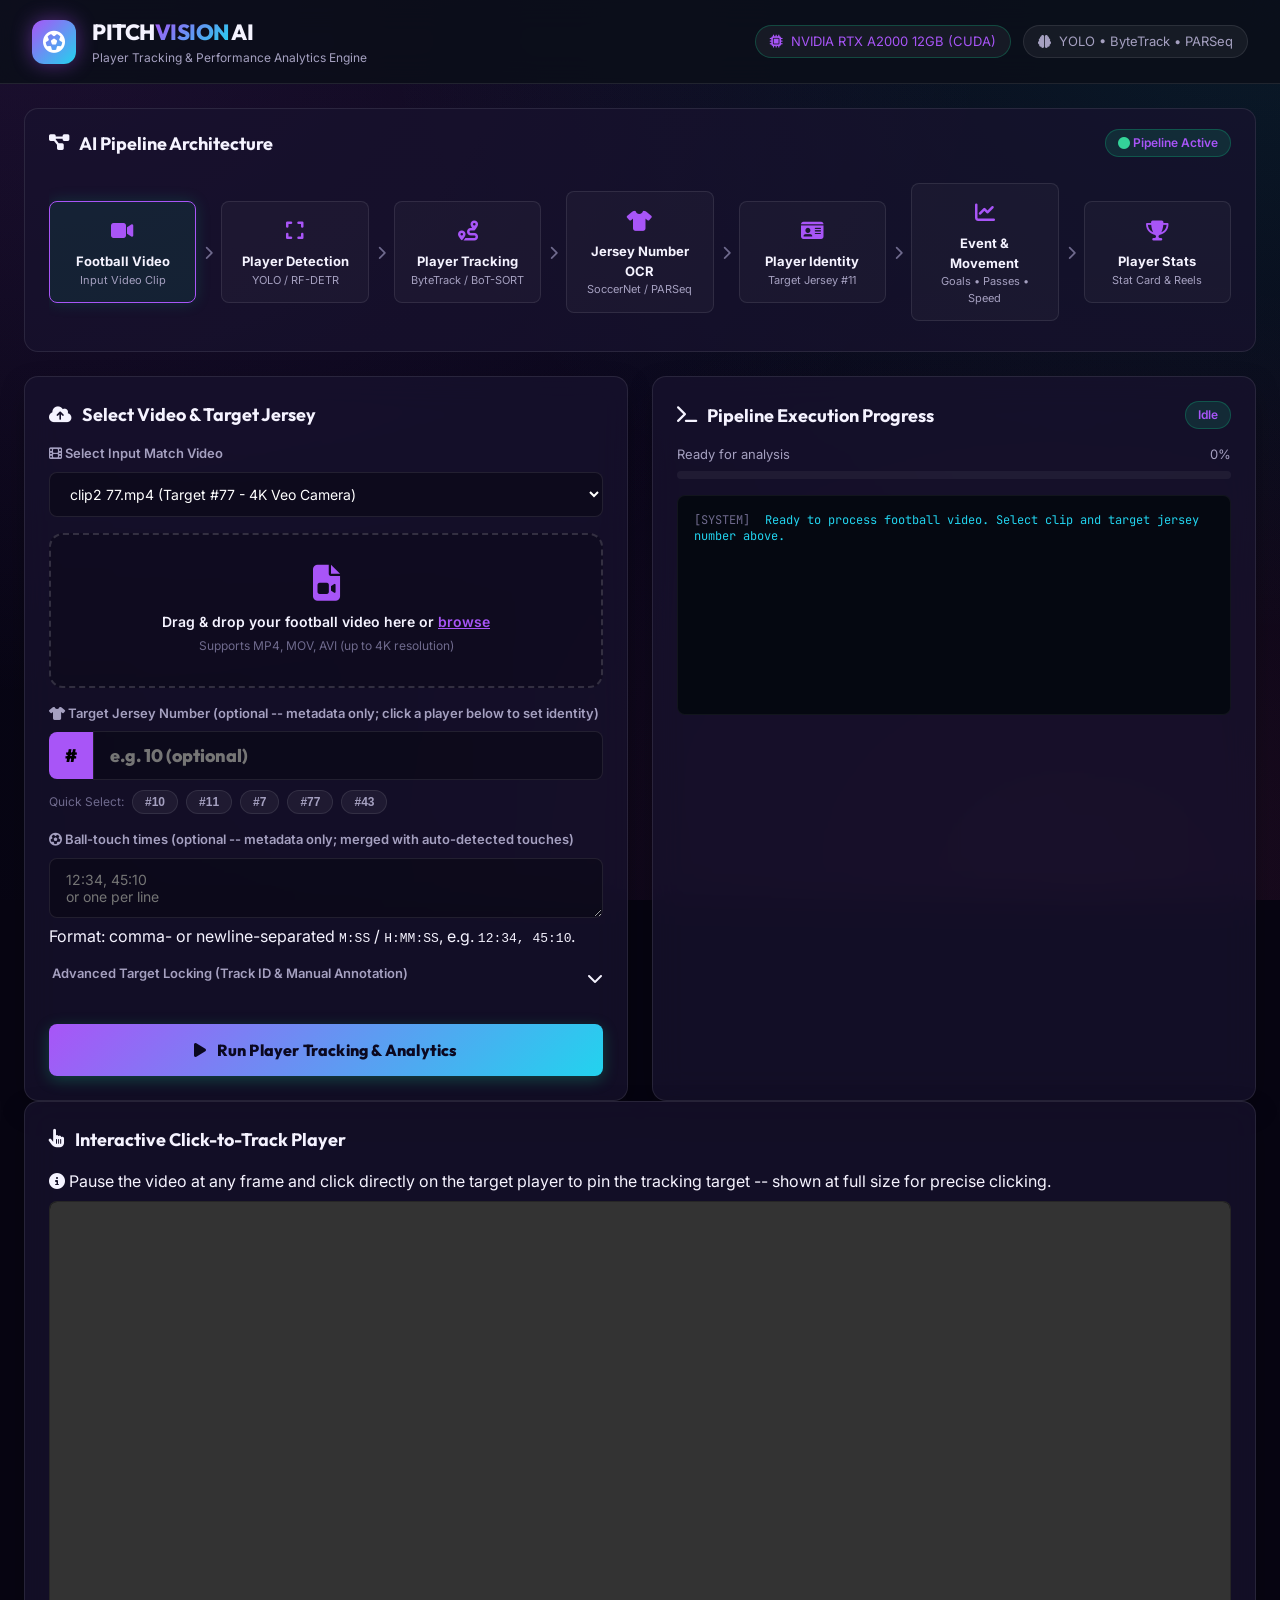
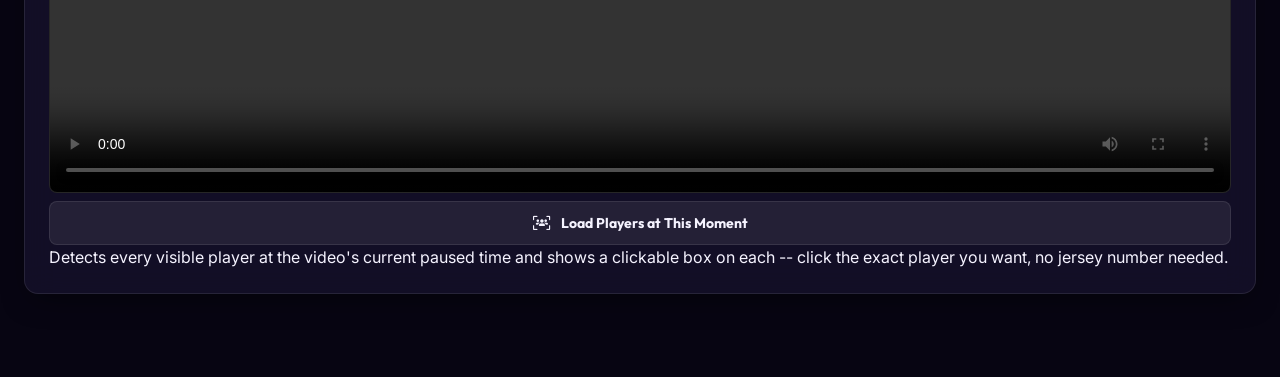
==== commit 5d6911f3: "Stage 2 + 3 remainder: optional touch times, real PDF download, /media/ fix Owner asks (2026-09-14, " ====
--- a/apps/web/index.html
+++ b/apps/web/index.html
@@ -157,6 +157,17 @@
             <button class="chip" onclick="setJersey(77)">#77</button>
             <button class="chip" onclick="setJersey(43)">#43</button>
           </div>
+        </div>
+
+        <!-- Optional Ball-touch times (Plan Stage 2, "streamed-gathering-treehouse", 2026-09-14) --
+             optional -- metadata only, exactly like the jersey field above: a typed time is a
+             strong hint ("their times win, auto-detection fills the gaps"), never a requirement,
+             and never applied to the wrong run since it only ever merges into the target jersey's
+             own event list. -->
+        <div class="form-group margin-top-md">
+          <label><i class="fa-solid fa-futbol"></i> Ball-touch times <span class="form-hint">(optional -- metadata only; merged with auto-detected touches)</span></label>
+          <textarea id="touch-times-input" class="form-control text-area" rows="2" placeholder="12:34, 45:10&#10;or one per line"></textarea>
+          <span class="form-hint">Format: comma- or newline-separated <code>M:SS</code> / <code>H:MM:SS</code>, e.g. <code>12:34, 45:10</code>.</span>
         </div>
 
         <!-- Optional Track ID & Manual Annotation Sidecar Inputs -->
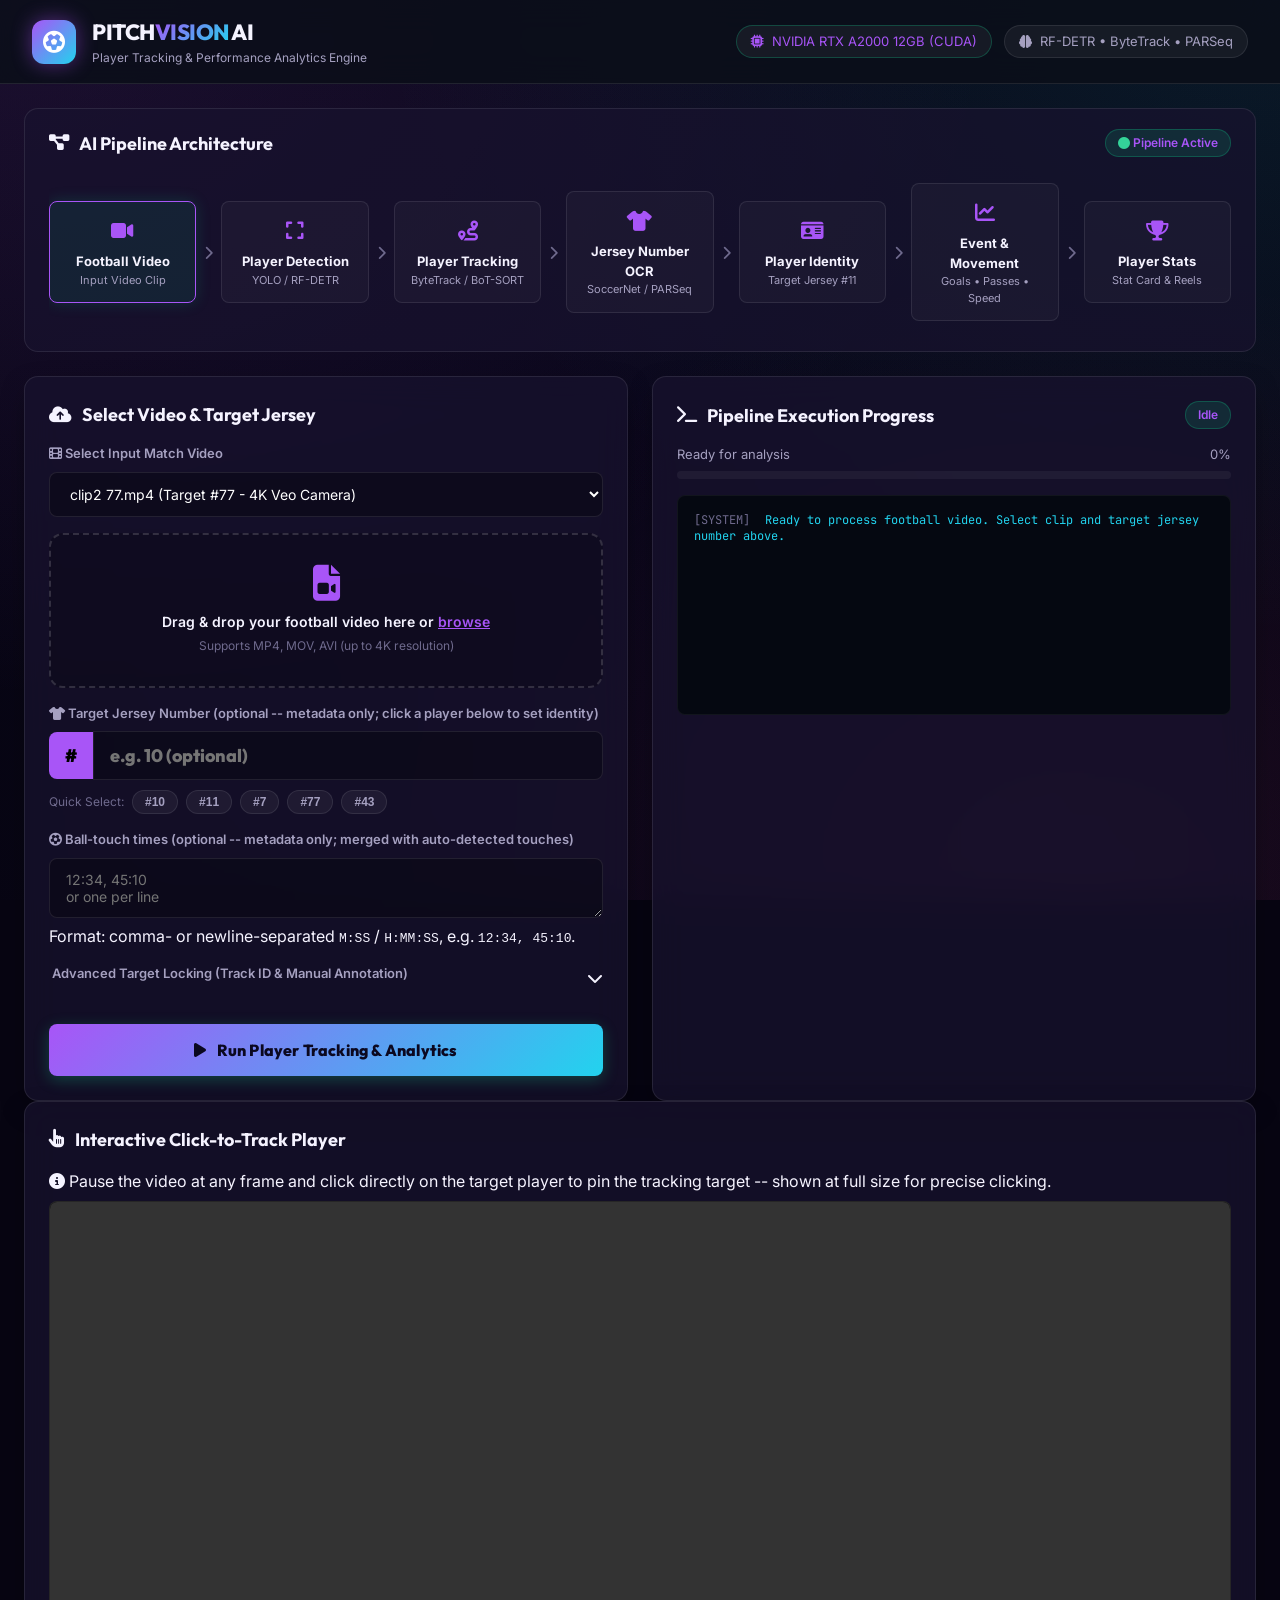
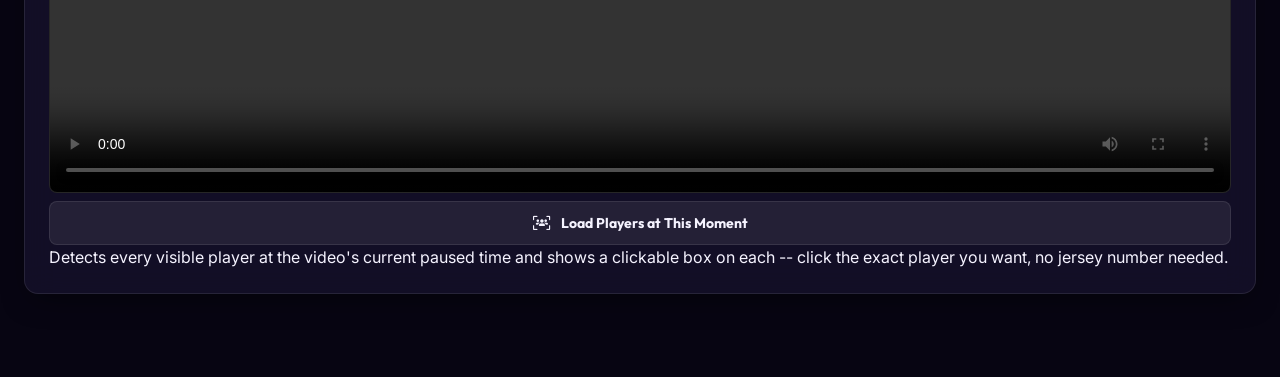
==== commit 63f3f094: "Make the app hostable: RunPod bootstrap, access gate, chunked uploads Owner is moving PitchVision fr" ====
--- a/apps/web/index.html
+++ b/apps/web/index.html
@@ -13,6 +13,19 @@
 </head>
 <body class="dark-theme">
 
+  <!-- Access gate (hosted deployment, docs/DEPLOY.md). Hidden unless the server reports that a
+       password is configured and this browser has no session yet. -->
+  <div id="login-overlay" class="login-overlay hidden">
+    <form class="login-card" id="login-form" autocomplete="off">
+      <div class="brand-icon"><i class="fa-solid fa-lock"></i></div>
+      <h2>PitchVision AI</h2>
+      <p>This instance is private. Enter the access password to continue.</p>
+      <input type="password" id="login-password" placeholder="Access password" autofocus required>
+      <button type="submit" class="btn-primary"><i class="fa-solid fa-right-to-bracket"></i> Sign in</button>
+      <div class="login-error hidden" id="login-error"></div>
+    </form>
+  </div>
+
   <!-- Main Navigation Header -->
   <header class="navbar">
     <div class="nav-container">
@@ -33,7 +46,7 @@
         </div>
         <div class="status-badge model-badge">
           <i class="fa-solid fa-brain"></i>
-          <span>YOLO • ByteTrack • PARSeq</span>
+          <span>RF-DETR • ByteTrack • PARSeq</span>
         </div>
       </div>
     </div>
@@ -273,6 +286,10 @@
               <span class="meta-tag"><i class="fa-solid fa-video"></i> Source: <span id="dash-video-name">clip2 77.mp4</span></span>
               <span class="meta-tag"><i class="fa-solid fa-crosshair"></i> Tracker: ByteTrack</span>
             </div>
+            <!-- "streamed-gathering-treehouse" plan Fix D, 2026-09-15: one chip per player on a
+                 run that produced more than one known jersey number -- populated/hidden by
+                 app.js's `renderPlayerSwitcher()`. Stays hidden on the common single-player run. -->
+            <div id="player-switcher" class="hidden" style="display: flex; flex-wrap: wrap; gap: 8px; margin-top: 10px;"></div>
           </div>
         </div>
 
--- a/apps/web/css/style.css
+++ b/apps/web/css/style.css
@@ -1121,3 +1121,27 @@
   .upload-dropzone:hover { transform: none; }
   .progress-bar-fill::after { display: none; }
 }
+
+
+/* ---- Access gate overlay (hosted deployment) ---- */
+.login-overlay {
+  position: fixed; inset: 0; z-index: 10000;
+  display: flex; align-items: center; justify-content: center;
+  background: rgba(7, 5, 18, 0.92); backdrop-filter: blur(10px);
+}
+.login-overlay.hidden { display: none; }
+.login-card {
+  width: min(92vw, 380px); padding: 2rem 1.75rem; text-align: center;
+  background: var(--bg-card); border: 1px solid var(--border-glow); border-radius: 18px;
+  box-shadow: var(--shadow-glow); display: flex; flex-direction: column; gap: 0.9rem;
+}
+.login-card .brand-icon { margin: 0 auto; }
+.login-card h2 { margin: 0; font-family: 'Outfit', sans-serif; letter-spacing: 0.04em; }
+.login-card p { margin: 0; opacity: 0.75; font-size: 0.9rem; }
+.login-card input {
+  padding: 0.75rem 0.9rem; border-radius: 10px; border: 1px solid var(--border-glow);
+  background: var(--bg-elevated); color: inherit; font-size: 1rem; outline: none;
+}
+.login-card input:focus { border-color: var(--primary); box-shadow: 0 0 0 3px var(--primary-soft); }
+.login-error { color: var(--accent-pink); font-size: 0.85rem; }
+.login-error.hidden { display: none; }
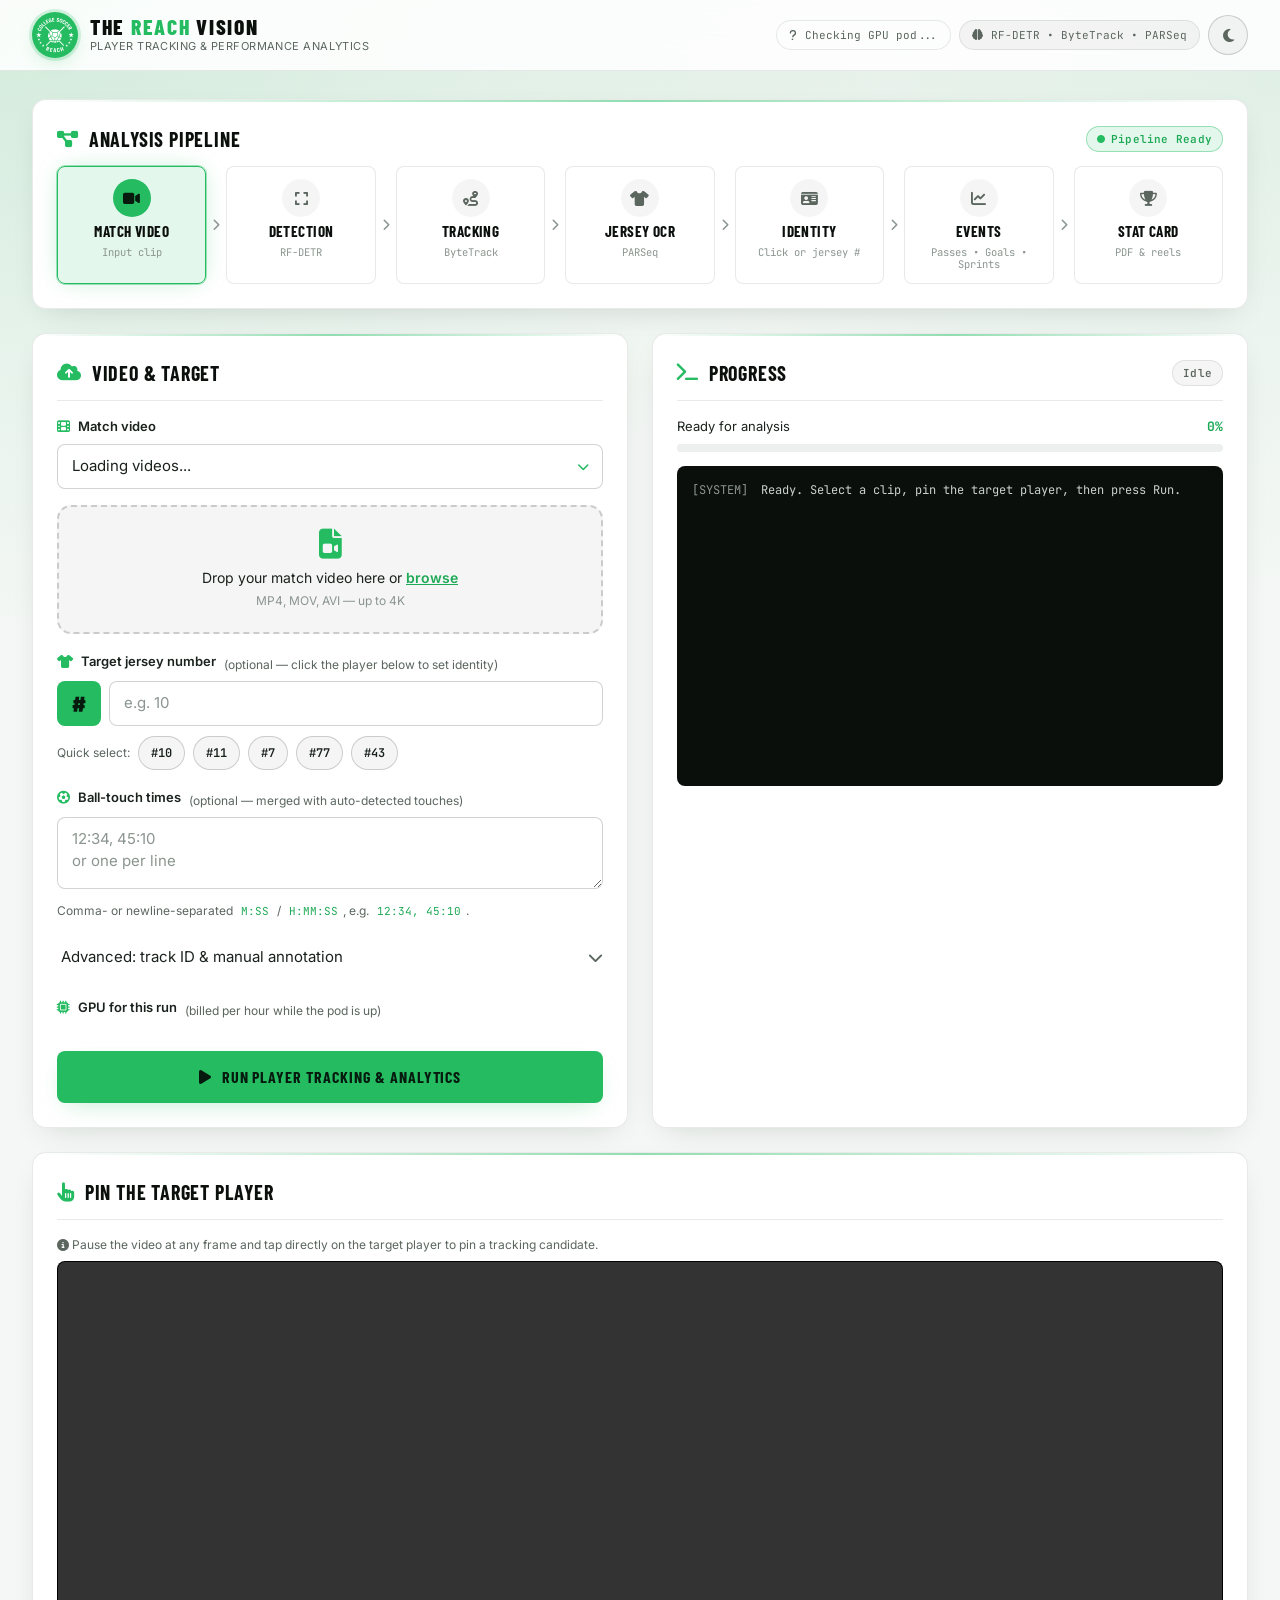
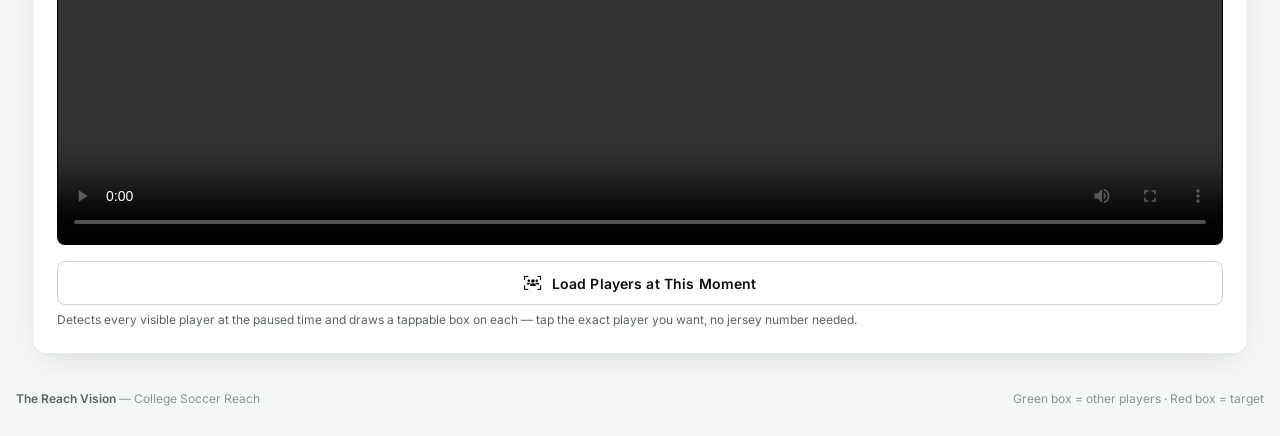
==== commit e697d4cd: "The Reach Vision: brand redesign, light default + dark mode, phone/tablet/desktop - Product renamed " ====
--- a/apps/web/index.html
+++ b/apps/web/index.html
@@ -2,26 +2,35 @@
 <html lang="en">
 <head>
   <meta charset="UTF-8">
-  <meta name="viewport" content="width=device-width, initial-scale=1.0">
-  <title>AI Football Player Tracker & Match Analytics Dashboard</title>
+  <meta name="viewport" content="width=device-width, initial-scale=1.0, viewport-fit=cover">
+  <meta name="theme-color" content="#070907">
+  <title>The Reach Vision — Player Tracking &amp; Match Analytics</title>
+  <meta name="description" content="The Reach Vision: AI player tracking, event timeline and per-player highlight reels from any match clip.">
+  <link rel="icon" type="image/png" href="assets/favicon.png">
+  <link rel="apple-touch-icon" href="assets/favicon.png">
   <!-- Google Fonts & Icons -->
   <link rel="preconnect" href="https://fonts.googleapis.com">
   <link rel="preconnect" href="https://fonts.gstatic.com" crossorigin>
-  <link href="https://fonts.googleapis.com/css2?family=Inter:wght@300;400;500;600;700;800&family=Outfit:wght@400;600;700;800;900&family=JetBrains+Mono:wght@400;500;700&display=swap" rel="stylesheet">
+  <link href="https://fonts.googleapis.com/css2?family=Barlow+Condensed:wght@600;700;800&family=Inter:wght@400;500;600;700&family=JetBrains+Mono:wght@400;600;700&display=swap" rel="stylesheet">
   <link rel="stylesheet" href="https://cdnjs.cloudflare.com/ajax/libs/font-awesome/6.5.1/css/all.min.css">
   <link rel="stylesheet" href="css/style.css">
+  <script>
+    // Apply the remembered theme before first paint so a dark-mode user never sees a white
+    // flash. Light is the default; nothing is read from prefers-color-scheme on purpose.
+    try { if (localStorage.getItem('reach-theme') === 'dark') document.documentElement.dataset.theme = 'dark'; } catch (e) {}
+  </script>
 </head>
-<body class="dark-theme">
+<body>
 
   <!-- Access gate (hosted deployment, docs/DEPLOY.md). Hidden unless the server reports that a
        password is configured and this browser has no session yet. -->
   <div id="login-overlay" class="login-overlay hidden">
     <form class="login-card" id="login-form" autocomplete="off">
-      <div class="brand-icon"><i class="fa-solid fa-lock"></i></div>
-      <h2>PitchVision AI</h2>
+      <img class="login-logo" src="assets/logo.png" alt="College Soccer Reach">
+      <h2>The <span>Reach</span> Vision</h2>
       <p>This instance is private. Enter the access password to continue.</p>
       <input type="password" id="login-password" placeholder="Access password" autofocus required>
-      <button type="submit" class="btn-primary"><i class="fa-solid fa-right-to-bracket"></i> Sign in</button>
+      <button type="submit" class="btn btn-primary btn-block"><i class="fa-solid fa-right-to-bracket"></i> Sign in</button>
       <div class="login-error hidden" id="login-error"></div>
     </form>
   </div>
@@ -29,25 +38,29 @@
   <!-- Main Navigation Header -->
   <header class="navbar">
     <div class="nav-container">
-      <div class="brand">
-        <div class="brand-icon">
-          <i class="fa-solid fa-futbol fa-spin-hover"></i>
+      <a class="brand" href="/">
+        <div class="brand-logo">
+          <img src="assets/logo-white.png" alt="College Soccer Reach crest">
         </div>
         <div class="brand-text">
-          <span class="brand-title">PITCH<span class="accent-text">VISION</span> AI</span>
-          <span class="brand-subtitle">Player Tracking & Performance Analytics Engine</span>
-        </div>
-      </div>
-      
+          <span class="brand-title">The <span class="accent-text">Reach</span> Vision</span>
+          <span class="brand-subtitle">Player Tracking &amp; Performance Analytics</span>
+        </div>
+      </a>
+
       <div class="nav-stats">
-        <div class="status-badge gpu-badge" id="gpu-status">
-          <i class="fa-solid fa-microchip"></i>
-          <span>NVIDIA RTX A2000 12GB (CUDA)</span>
+        <div class="status-badge gpu-badge pod-offline" id="gpu-status">
+          <i class="fa-solid fa-question"></i>
+          <span>Checking GPU pod...</span>
         </div>
         <div class="status-badge model-badge">
           <i class="fa-solid fa-brain"></i>
           <span>RF-DETR • ByteTrack • PARSeq</span>
         </div>
+        <button type="button" class="theme-toggle" id="theme-toggle" aria-label="Switch between light and dark mode" title="Light / dark mode">
+          <i class="fa-solid fa-moon"></i>
+          <i class="fa-solid fa-sun"></i>
+        </button>
       </div>
     </div>
   </header>
@@ -55,66 +68,60 @@
   <!-- Application Container -->
   <main class="main-container">
 
-    <!-- Architecture & Pipeline Flow Visualizer Banner -->
-    <section class="pipeline-visualizer-card">
+    <!-- Pipeline strip -->
+    <section class="card hero-card">
       <div class="card-header">
-        <h2><i class="fa-solid fa-diagram-project"></i> AI Pipeline Architecture</h2>
-        <span class="badge badge-pulse"><i class="fa-solid fa-circle"></i> Pipeline Active</span>
-      </div>
-      
-      <div class="pipeline-flow-diagram">
+        <h2><i class="fa-solid fa-diagram-project"></i> Analysis Pipeline</h2>
+        <span class="badge badge-green badge-pulse"><i class="fa-solid fa-circle"></i> Pipeline Ready</span>
+      </div>
+
+      <div class="pipeline-flow">
         <div class="flow-step step-input active">
           <div class="step-icon"><i class="fa-solid fa-video"></i></div>
-          <div class="step-label">Football Video</div>
-          <div class="step-sub">Input Video Clip</div>
-        </div>
-
+          <div class="step-label">Match Video</div>
+          <div class="step-sub">Input clip</div>
+        </div>
         <div class="flow-arrow"><i class="fa-solid fa-chevron-right"></i></div>
 
         <div class="flow-step step-detect" id="node-detect">
           <div class="step-icon"><i class="fa-solid fa-expand"></i></div>
-          <div class="step-label">Player Detection</div>
-          <div class="step-sub">YOLO / RF-DETR</div>
-        </div>
-
+          <div class="step-label">Detection</div>
+          <div class="step-sub">RF-DETR</div>
+        </div>
         <div class="flow-arrow"><i class="fa-solid fa-chevron-right"></i></div>
 
         <div class="flow-step step-track" id="node-track">
           <div class="step-icon"><i class="fa-solid fa-route"></i></div>
-          <div class="step-label">Player Tracking</div>
-          <div class="step-sub">ByteTrack / BoT-SORT</div>
-        </div>
-
+          <div class="step-label">Tracking</div>
+          <div class="step-sub">ByteTrack</div>
+        </div>
         <div class="flow-arrow"><i class="fa-solid fa-chevron-right"></i></div>
 
         <div class="flow-step step-ocr" id="node-ocr">
           <div class="step-icon"><i class="fa-solid fa-shirt"></i></div>
-          <div class="step-label">Jersey Number OCR</div>
-          <div class="step-sub">SoccerNet / PARSeq</div>
-        </div>
-
+          <div class="step-label">Jersey OCR</div>
+          <div class="step-sub">PARSeq</div>
+        </div>
         <div class="flow-arrow"><i class="fa-solid fa-chevron-right"></i></div>
 
         <div class="flow-step step-identity" id="node-identity">
           <div class="step-icon"><i class="fa-solid fa-id-card"></i></div>
-          <div class="step-label">Player Identity</div>
-          <div class="step-sub" id="identity-target-badge">Target Jersey #11</div>
-        </div>
-
+          <div class="step-label">Identity</div>
+          <div class="step-sub" id="identity-target-badge">Click or jersey #</div>
+        </div>
         <div class="flow-arrow"><i class="fa-solid fa-chevron-right"></i></div>
 
         <div class="flow-step step-analytics" id="node-analytics">
           <div class="step-icon"><i class="fa-solid fa-chart-line"></i></div>
-          <div class="step-label">Event & Movement</div>
-          <div class="step-sub">Goals • Passes • Speed</div>
-        </div>
-
+          <div class="step-label">Events</div>
+          <div class="step-sub">Passes • Goals • Sprints</div>
+        </div>
         <div class="flow-arrow"><i class="fa-solid fa-chevron-right"></i></div>
 
         <div class="flow-step step-stats" id="node-stats">
           <div class="step-icon"><i class="fa-solid fa-trophy"></i></div>
-          <div class="step-label">Player Stats</div>
-          <div class="step-sub">Stat Card & Reels</div>
+          <div class="step-label">Stat Card</div>
+          <div class="step-sub">PDF &amp; reels</div>
         </div>
       </div>
     </section>
@@ -122,20 +129,17 @@
     <!-- Upload & Setup Grid Section -->
     <section class="setup-section grid-2col">
       <!-- Input Video & Target Jersey Setup Form -->
-      <div class="glass-card setup-card">
+      <div class="card setup-card">
         <div class="card-header">
-          <h3><i class="fa-solid fa-cloud-arrow-up"></i> Select Video & Target Jersey</h3>
+          <h3><i class="fa-solid fa-cloud-arrow-up"></i> Video &amp; Target</h3>
         </div>
 
         <!-- Sample Videos Selector -->
         <div class="form-group">
-          <label><i class="fa-solid fa-film"></i> Select Input Match Video</label>
+          <label for="video-select"><i class="fa-solid fa-film"></i> Match video</label>
           <div class="select-wrapper">
             <select id="video-select" class="form-control">
-              <option value="clip1 43.mp4">clip1 43.mp4 (Target #43 - 4K Veo Camera)</option>
-              <option value="clip2 77.mp4" selected>clip2 77.mp4 (Target #77 - 4K Veo Camera)</option>
-              <option value="video2/chelsea_burnley_target10.mp4">video2/chelsea_burnley_target10.mp4 (Manual annotation, target #10)</option>
-              <option value="video3/chelsea_burnley_target2.mp4">video3/chelsea_burnley_target2.mp4 (Manual annotation, target #2)</option>
+              <option value="">Loading videos...</option>
             </select>
           </div>
         </div>
@@ -143,8 +147,8 @@
         <!-- File Upload Zone -->
         <div class="upload-dropzone" id="upload-zone">
           <i class="fa-solid fa-file-video upload-icon"></i>
-          <p class="upload-text">Drag & drop your football video here or <span>browse</span></p>
-          <span class="upload-sub">Supports MP4, MOV, AVI (up to 4K resolution)</span>
+          <p class="upload-text">Drop your match video here or <span>browse</span></p>
+          <span class="upload-sub">MP4, MOV, AVI — up to 4K</span>
           <input type="file" id="file-input" accept="video/*" hidden>
         </div>
 
@@ -157,18 +161,18 @@
              metadata only (CLAUDE.md §3.1); the actual target identity comes from a verified
              click/profile (Stage E), not from this field. -->
         <div class="form-group margin-top-md">
-          <label><i class="fa-solid fa-shirt"></i> Target Jersey Number <span class="form-hint">(optional -- metadata only; click a player below to set identity)</span></label>
+          <label for="target-jersey-input"><i class="fa-solid fa-shirt"></i> Target jersey number <span class="form-hint">(optional — click the player below to set identity)</span></label>
           <div class="jersey-input-row">
             <div class="jersey-number-badge">#</div>
-            <input type="number" id="target-jersey-input" class="form-control jersey-input" placeholder="e.g. 10 (optional)" min="1" max="99">
+            <input type="number" inputmode="numeric" id="target-jersey-input" class="form-control jersey-input" placeholder="e.g. 10" min="1" max="99">
           </div>
           <div class="jersey-chips">
-            <span class="chip-label">Quick Select:</span>
-            <button class="chip" onclick="setJersey(10)">#10</button>
-            <button class="chip" onclick="setJersey(11)">#11</button>
-            <button class="chip" onclick="setJersey(7)">#7</button>
-            <button class="chip" onclick="setJersey(77)">#77</button>
-            <button class="chip" onclick="setJersey(43)">#43</button>
+            <span class="chip-label">Quick select:</span>
+            <button type="button" class="chip" onclick="setJersey(10)">#10</button>
+            <button type="button" class="chip" onclick="setJersey(11)">#11</button>
+            <button type="button" class="chip" onclick="setJersey(7)">#7</button>
+            <button type="button" class="chip" onclick="setJersey(77)">#77</button>
+            <button type="button" class="chip" onclick="setJersey(43)">#43</button>
           </div>
         </div>
 
@@ -178,42 +182,53 @@
              and never applied to the wrong run since it only ever merges into the target jersey's
              own event list. -->
         <div class="form-group margin-top-md">
-          <label><i class="fa-solid fa-futbol"></i> Ball-touch times <span class="form-hint">(optional -- metadata only; merged with auto-detected touches)</span></label>
+          <label for="touch-times-input"><i class="fa-solid fa-futbol"></i> Ball-touch times <span class="form-hint">(optional — merged with auto-detected touches)</span></label>
           <textarea id="touch-times-input" class="form-control text-area" rows="2" placeholder="12:34, 45:10&#10;or one per line"></textarea>
-          <span class="form-hint">Format: comma- or newline-separated <code>M:SS</code> / <code>H:MM:SS</code>, e.g. <code>12:34, 45:10</code>.</span>
+          <span class="form-hint">Comma- or newline-separated <code>M:SS</code> / <code>H:MM:SS</code>, e.g. <code>12:34, 45:10</code>.</span>
         </div>
 
         <!-- Optional Track ID & Manual Annotation Sidecar Inputs -->
         <div class="form-group margin-top-md">
-          <div class="collapsible-header" onclick="toggleCollapsible('annotations-collapse')">
-            <label><i class="fa-solid fa-crosshair"></i> Advanced Target Locking (Track ID & Manual Annotation)</label>
+          <div class="collapsible-header" id="annotations-toggle" onclick="toggleCollapsible('annotations-collapse')">
+            <label><i class="fa-solid fa-crosshair"></i> Advanced: track ID &amp; manual annotation</label>
             <i class="fa-solid fa-chevron-down toggle-icon"></i>
           </div>
           <div id="annotations-collapse" class="collapsible-content hidden margin-top-md">
             <div class="form-group">
-              <label><i class="fa-solid fa-hashtag"></i> Track ID Override (Optional)</label>
-              <input type="text" id="track-id-input" class="form-control" placeholder="e.g. 10 or 0:10 (locks tracker onto exact player track ID)">
-              <span class="form-hint">If auto-detection picks the player standing in front, enter player #10's specific track ID here. Auto-fills as a comma-separated <code>take:track</code> mirror of the anchor chips below when you click players in "Load Players" -- still fully hand-editable.</span>
-            </div>
-            
+              <label for="track-id-input"><i class="fa-solid fa-hashtag"></i> Track ID override (optional)</label>
+              <input type="text" id="track-id-input" class="form-control" placeholder="e.g. 10 or 0:10">
+              <span class="form-hint">If auto-detection picks the wrong player, enter the exact track ID. Auto-fills as a comma-separated <code>take:track</code> list when you click players in "Load Players" — still hand-editable.</span>
+            </div>
+
             <div class="form-group margin-top-md">
-              <label><i class="fa-solid fa-pen-to-square"></i> Manual Sidecar Annotation (For Low Legibility / Distractor Clips)</label>
+              <label for="manual-annotations-input"><i class="fa-solid fa-pen-to-square"></i> Manual annotation (low-legibility clips)</label>
               <textarea id="manual-annotations-input" class="form-control text-area" rows="3" placeholder="Min 0:00 player #10 in blue takes a touch&#10;Min 0:15 player #10 in blue makes a pass&#10;Min 0:58 player #10 in blue scores a goal"></textarea>
-              <span class="form-hint">Format: <code>Min MM:SS player #10 in [colour] [action]</code> (guarantees tracking lock on #10).</span>
-            </div>
-          </div>
+              <span class="form-hint">Format: <code>Min MM:SS player #10 in [colour] [action]</code>.</span>
+            </div>
+          </div>
+        </div>
+
+        <!-- GPU tier (2026-09-19): three price/speed classes from apps/gateway/runpod_pods.py
+             GPU_TIERS, with RunPod's live per-hour price and per-datacenter stock from
+             /api/gpus. The pick rides along as `gpu_tier` on /api/process. -->
+        <div class="form-group margin-top-md">
+          <label><i class="fa-solid fa-microchip"></i> GPU for this run <span class="form-hint">(billed per hour while the pod is up)</span></label>
+          <div class="gpu-tiers" id="gpu-tiers">
+            <div class="form-hint">Loading GPU prices from RunPod...</div>
+          </div>
+          <div class="gpu-note" id="gpu-note"></div>
         </div>
 
         <!-- Action Button -->
         <button id="btn-process" class="btn btn-primary btn-block btn-lg margin-top-md">
-          <i class="fa-solid fa-play"></i> Run Player Tracking & Analytics
+          <i class="fa-solid fa-play"></i> Run Player Tracking &amp; Analytics
         </button>
       </div>
 
       <!-- Live Pipeline Processing & Logs Display -->
-      <div class="glass-card logs-card">
+      <div class="card logs-card">
         <div class="card-header">
-          <h3><i class="fa-solid fa-terminal"></i> Pipeline Execution Progress</h3>
+          <h3><i class="fa-solid fa-terminal"></i> Progress</h3>
           <span class="badge" id="job-status-badge">Idle</span>
         </div>
 
@@ -230,31 +245,31 @@
 
         <!-- Terminal Logs Container -->
         <div class="terminal-logs" id="terminal-logs">
-          <div class="log-entry log-info"><span class="log-time">[SYSTEM]</span> Ready to process football video. Select clip and target jersey number above.</div>
+          <div class="log-entry log-info"><span class="log-time">[SYSTEM]</span> Ready. Select a clip, pin the target player, then press Run.</div>
         </div>
       </div>
     </section>
 
     <!-- Interactive Click-to-Track Player Section (full-width for precise clicking) -->
     <section class="click-track-section">
-      <div class="glass-card">
+      <div class="card">
         <div class="card-header">
-          <h3><i class="fa-solid fa-hand-pointer"></i> Interactive Click-to-Track Player</h3>
-        </div>
-        <span class="form-hint" id="click-hint"><i class="fa-solid fa-info-circle"></i> Pause the video at any frame and click directly on the target player to pin the tracking target -- shown at full size for precise clicking.</span>
-        <div class="click-preview-wrapper margin-top-sm" id="click-preview-wrapper" style="position: relative; cursor: crosshair; background: #000; border-radius: 8px; overflow: hidden; border: 1px solid rgba(255,255,255,0.15);">
-          <video id="preview-video" style="width: 100%; display: block;" controls preload="metadata">
-            <source id="preview-video-src" src="/media/clip1 43.mp4" type="video/mp4">
+          <h3><i class="fa-solid fa-hand-pointer"></i> Pin the Target Player</h3>
+        </div>
+        <span class="form-hint" id="click-hint"><i class="fa-solid fa-info-circle"></i> Pause the video at any frame and tap directly on the target player to pin a tracking candidate.</span>
+        <div class="click-preview-wrapper margin-top-sm" id="click-preview-wrapper">
+          <video id="preview-video" controls preload="metadata" playsinline>
+            <source id="preview-video-src" src="" type="video/mp4">
           </video>
-          <div id="click-marker" class="hidden" style="position: absolute; width: 44px; height: 80px; border: 3px solid #ef4444; background: rgba(239, 68, 68, 0.2); transform: translate(-50%, -50%); pointer-events: none; box-shadow: 0 0 12px #ef4444; border-radius: 4px; box-sizing: border-box;">
-            <div id="click-marker-label" style="position: absolute; top: -22px; left: -3px; background: #ef4444; color: #fff; font-size: 11px; font-weight: 800; padding: 2px 6px; border-radius: 3px; white-space: nowrap; font-family: 'JetBrains Mono', monospace;">CANDIDATE</div>
-          </div>
-        </div>
-
-        <button id="btn-load-players" type="button" class="btn btn-secondary btn-block margin-top-sm">
+          <div id="click-marker" class="click-marker hidden">
+            <div id="click-marker-label" class="click-marker-label">CANDIDATE</div>
+          </div>
+        </div>
+
+        <button id="btn-load-players" type="button" class="btn btn-secondary btn-block margin-top-md">
           <i class="fa-solid fa-users-viewfinder"></i> Load Players at This Moment
         </button>
-        <span class="form-hint">Detects every visible player at the video's current paused time and shows a clickable box on each -- click the exact player you want, no jersey number needed.</span>
+        <span class="form-hint">Detects every visible player at the paused time and draws a tappable box on each — tap the exact player you want, no jersey number needed.</span>
 
         <div id="frame-players-wrapper" class="frame-players-wrapper hidden">
           <img id="frame-players-image" alt="Detected players at this moment" />
@@ -266,179 +281,165 @@
              leaves frame and comes back gets a NEW track id per reappearance, so tracking them for
              a whole take can take more than one click). Populated/emptied by app.js's
              `renderAnchorChips()` -- hidden whenever there are zero anchors. -->
-        <div id="target-anchor-chips" class="hidden" style="display: flex; flex-wrap: wrap; gap: 8px; margin-top: 10px;"></div>
+        <div id="target-anchor-chips" class="anchor-chips hidden"></div>
       </div>
     </section>
 
     <!-- Main Results & Analytics Dashboard Section (Revealed when results ready) -->
     <section class="dashboard-section hidden" id="results-dashboard">
-      
+
       <!-- Dashboard Top Header Bar -->
-      <div class="dashboard-header-bar glass-card">
+      <div class="dashboard-header-bar card">
         <div class="player-profile-summary">
           <div class="jersey-avatar">
             <span id="dash-jersey-num">--</span>
           </div>
           <div class="player-details">
-            <h2 id="dash-player-title">TARGET PLAYER</h2>
+            <h2 id="dash-player-title">Target Player</h2>
             <div class="player-meta-tags">
-              <span class="meta-tag" id="dash-identity-status"><i class="fa-solid fa-shield-check"></i> Identity: --</span>
-              <span class="meta-tag"><i class="fa-solid fa-video"></i> Source: <span id="dash-video-name">clip2 77.mp4</span></span>
-              <span class="meta-tag"><i class="fa-solid fa-crosshair"></i> Tracker: ByteTrack</span>
+              <span class="meta-tag" id="dash-identity-status"><i class="fa-solid fa-shield-halved"></i> Identity: --</span>
+              <span class="meta-tag"><i class="fa-solid fa-video"></i> <span id="dash-video-name">--</span></span>
             </div>
             <!-- "streamed-gathering-treehouse" plan Fix D, 2026-09-15: one chip per player on a
                  run that produced more than one known jersey number -- populated/hidden by
                  app.js's `renderPlayerSwitcher()`. Stays hidden on the common single-player run. -->
-            <div id="player-switcher" class="hidden" style="display: flex; flex-wrap: wrap; gap: 8px; margin-top: 10px;"></div>
+            <div id="player-switcher" class="player-switcher hidden"></div>
           </div>
         </div>
 
         <div class="header-actions">
-          <button class="btn btn-secondary" onclick="exportStatCard()"><i class="fa-solid fa-file-export"></i> Export Stat Card</button>
-          <button class="btn btn-secondary" onclick="downloadAnnotatedVideo()"><i class="fa-solid fa-download"></i> Download Video</button>
+          <button class="btn btn-secondary" onclick="exportStatCard()"><i class="fa-solid fa-file-pdf"></i> Stat Card PDF</button>
+          <button class="btn btn-primary" onclick="downloadAnnotatedVideo()"><i class="fa-solid fa-download"></i> Download Video</button>
         </div>
       </div>
 
       <!-- Video Player & Player Stats Grid -->
       <div class="grid-video-stats">
-        
-        <!-- Interactive Video Player Container -->
-        <div class="glass-card video-card">
+
+        <!-- Annotated Video Player -->
+        <div class="card video-card">
           <div class="card-header">
-            <h3><i class="fa-solid fa-circle-play"></i> Annotated Player Tracking Video</h3>
-            <div class="video-toggles">
-              <label class="toggle-switch">
-                <input type="checkbox" id="toggle-boxes" checked>
-                <span class="slider"></span>
-                <span class="toggle-label">Boxes & Labels</span>
-              </label>
-              <label class="toggle-switch">
-                <input type="checkbox" id="toggle-ball" checked>
-                <span class="slider"></span>
-                <span class="toggle-label">Ball Path</span>
-              </label>
-            </div>
+            <h3><i class="fa-solid fa-circle-play"></i> Annotated Video</h3>
+            <span class="badge badge-green"><i class="fa-solid fa-square"></i> Target boxed in red</span>
           </div>
 
           <div class="video-player-wrapper">
-            <video id="annotated-video-player" controls preload="metadata" poster="">
+            <video id="annotated-video-player" controls preload="metadata" playsinline poster="">
               <source id="annotated-video-src" src="" type="video/mp4">
               Your browser does not support the video tag.
             </video>
           </div>
 
-          <!-- Video Controls & Quick Seek Event Markers -->
+          <!-- Quick Seek Event Markers -->
           <div class="video-event-bar">
-            <span class="bar-title">Event Timeline Markers:</span>
+            <span class="bar-title">Jump to event</span>
             <div class="event-markers-list" id="event-markers-list">
               <!-- Event markers populated dynamically -->
             </div>
           </div>
         </div>
 
-        <!-- Target Player Stat Card (User Prompt Specification) -->
-        <div class="glass-card stat-card-container">
+        <!-- Target Player Stat Card -->
+        <div class="card stat-card-container">
           <div class="card-header">
-            <h3><i class="fa-solid fa-shirt"></i> PLAYER STATS CARD</h3>
-            <span class="jersey-label" id="statcard-jersey-tag">#11</span>
+            <h3><i class="fa-solid fa-shirt"></i> Stat Card</h3>
+            <span class="jersey-label" id="statcard-jersey-tag">#--</span>
           </div>
 
           <div class="stats-grid">
-            <div class="stat-box highlight-gold">
+            <div class="stat-box highlight">
               <div class="stat-icon"><i class="fa-solid fa-futbol"></i></div>
-              <div class="stat-value" id="stat-goals">1</div>
+              <div class="stat-value" id="stat-goals">–</div>
               <div class="stat-label">Goals</div>
             </div>
 
-            <div class="stat-box highlight-cyan">
+            <div class="stat-box highlight">
               <div class="stat-icon"><i class="fa-solid fa-handshake"></i></div>
-              <div class="stat-value" id="stat-assists">1</div>
+              <div class="stat-value" id="stat-assists">–</div>
               <div class="stat-label">Assists</div>
             </div>
 
             <div class="stat-box">
               <div class="stat-icon"><i class="fa-solid fa-shoe-prints"></i></div>
-              <div class="stat-value" id="stat-touches">14</div>
+              <div class="stat-value" id="stat-touches">–</div>
               <div class="stat-label">Touches</div>
             </div>
 
             <div class="stat-box">
               <div class="stat-icon"><i class="fa-solid fa-arrow-right-arrow-left"></i></div>
-              <div class="stat-value" id="stat-passes">9</div>
-              <div class="stat-label">Passes (Same-Colour)</div>
+              <div class="stat-value" id="stat-passes">–</div>
+              <div class="stat-label">Passes (completed)</div>
             </div>
 
             <div class="stat-box">
               <div class="stat-icon"><i class="fa-solid fa-person-running"></i></div>
-              <div class="stat-value" id="stat-sprints">5</div>
+              <div class="stat-value" id="stat-sprints">–</div>
               <div class="stat-label">Sprints / Runs</div>
             </div>
 
             <div class="stat-box">
               <div class="stat-icon"><i class="fa-solid fa-bullseye"></i></div>
-              <div class="stat-value" id="stat-shots">3</div>
+              <div class="stat-value" id="stat-shots">–</div>
               <div class="stat-label">Shots</div>
             </div>
 
             <div class="stat-box">
               <div class="stat-icon"><i class="fa-solid fa-shield"></i></div>
-              <div class="stat-value" id="stat-tackles">2</div>
+              <div class="stat-value" id="stat-tackles">–</div>
               <div class="stat-label">Tackles</div>
             </div>
 
             <div class="stat-box">
-              <div class="stat-icon"><i class="fa-solid fa-hands-glove"></i></div>
-              <div class="stat-value" id="stat-saves">0</div>
-              <div class="stat-label">Saves (Goalkeeper)</div>
+              <div class="stat-icon"><i class="fa-solid fa-mitten"></i></div>
+              <div class="stat-value" id="stat-saves">–</div>
+              <div class="stat-label">Saves (GK)</div>
             </div>
           </div>
 
           <!-- Secondary Metrics -->
           <div class="secondary-metrics">
             <div class="metric-row">
-              <span class="metric-name"><i class="fa-solid fa-stopwatch"></i> Possession Time:</span>
-              <span class="metric-val" id="stat-possession">38.5 s</span>
+              <span class="metric-name"><i class="fa-solid fa-stopwatch"></i> Possession time</span>
+              <span class="metric-val" id="stat-possession">–</span>
             </div>
             <div class="metric-row">
-              <span class="metric-name"><i class="fa-solid fa-person-walking"></i> Distance Covered:</span>
-              <span class="metric-val" id="stat-distance">245.8 m (uncalibrated)</span>
+              <span class="metric-name"><i class="fa-solid fa-person-walking"></i> Distance covered</span>
+              <span class="metric-val" id="stat-distance">–</span>
             </div>
             <div class="metric-row">
-              <span class="metric-name"><i class="fa-solid fa-repeat"></i> Turnovers (Lost Ball):</span>
-              <span class="metric-val" id="stat-turnovers">2</span>
+              <span class="metric-name"><i class="fa-solid fa-repeat"></i> Turnovers</span>
+              <span class="metric-val" id="stat-turnovers">–</span>
+            </div>
+            <div class="metric-row">
+              <span class="metric-name"><i class="fa-solid fa-wand-magic-sparkles"></i> Dribbles</span>
+              <span class="metric-val" id="stat-dribbles">–</span>
             </div>
           </div>
         </div>
       </div>
 
       <!-- Tactical 2D Pitch & Event Timeline Row -->
-      <div class="grid-2col margin-top-lg">
-        
-        <!-- 2D Tactical Pitch Canvas & Movement Heatmap -->
-        <div class="glass-card pitch-card">
+      <div class="grid-2col">
+
+        <!-- Event breakdown: per-type counts from the same rows as the timeline. The old 2D
+             tactical pitch is gone -- /api/results returns pitch_trajectory: null (ADR-6, no
+             calibrated homography), so it only ever drew an empty pitch. -->
+        <div class="card breakdown-card">
           <div class="card-header">
-            <h3><i class="fa-solid fa-compass"></i> 2D Tactical Pitch & Movement Trajectory</h3>
-            <div class="pitch-controls">
-              <button class="pitch-btn active" onclick="togglePitchMode('trajectory')">Trajectory</button>
-              <button class="pitch-btn" onclick="togglePitchMode('heatmap')">Heatmap</button>
-            </div>
-          </div>
-
-          <div class="pitch-container">
-            <canvas id="pitch-canvas" width="600" height="380"></canvas>
-          </div>
-          <div class="pitch-legend">
-            <span><i class="fa-solid fa-circle legend-run"></i> Normal Run</span>
-            <span><i class="fa-solid fa-circle legend-sprint"></i> High Speed Sprint</span>
-            <span><i class="fa-solid fa-star legend-action"></i> Key Event</span>
-          </div>
+            <h3><i class="fa-solid fa-chart-simple"></i> Event Breakdown</h3>
+            <span class="badge">From the timeline</span>
+          </div>
+          <div class="event-breakdown" id="event-breakdown">
+            <div class="breakdown-empty">Run an analysis to see the breakdown</div>
+          </div>
+          <div class="breakdown-note"><i class="fa-solid fa-circle-info"></i> Passes count only completed passes to a same-colour teammate; a pass to the other team is a turnover.</div>
         </div>
 
         <!-- Full Timestamped Event Timeline -->
-        <div class="glass-card timeline-card">
+        <div class="card timeline-card">
           <div class="card-header">
-            <h3><i class="fa-solid fa-list-check"></i> Timestamped Event Timeline</h3>
-            <span class="badge" id="timeline-count-badge">7 Events</span>
+            <h3><i class="fa-solid fa-list-check"></i> Event Timeline</h3>
+            <span class="badge" id="timeline-count-badge">0 Events</span>
           </div>
 
           <div class="table-wrapper">
@@ -446,9 +447,9 @@
               <thead>
                 <tr>
                   <th>Time</th>
-                  <th>Event Type</th>
+                  <th>Event</th>
                   <th>Confidence</th>
-                  <th>Action</th>
+                  <th></th>
                 </tr>
               </thead>
               <tbody id="events-tbody">
@@ -460,54 +461,54 @@
       </div>
 
       <!-- Highlight Reels Gallery -->
-      <div class="glass-card margin-top-lg highlights-section">
+      <div class="card highlights-section">
         <div class="card-header">
-          <h3><i class="fa-solid fa-clapperboard"></i> Per-Category Highlight Reels</h3>
-          <span class="badge">Auto Generated Clips</span>
+          <h3><i class="fa-solid fa-clapperboard"></i> Highlight Reels</h3>
+          <span class="badge">Per category</span>
         </div>
 
         <div class="highlights-grid" id="highlights-grid">
           <div class="reel-card" onclick="playReel('passes')">
             <div class="reel-thumbnail">
               <i class="fa-solid fa-arrow-right-arrow-left reel-icon"></i>
-              <span class="reel-badge">Passes Reel</span>
+              <span class="reel-badge">PASSES</span>
             </div>
             <div class="reel-info">
-              <h4>Passes Highlight Reel</h4>
-              <p>Every completed same-colour pass</p>
+              <h4>Passes</h4>
+              <p>Every completed pass to a teammate</p>
             </div>
           </div>
 
           <div class="reel-card" onclick="playReel('goals')">
-            <div class="reel-thumbnail gold-thumb">
+            <div class="reel-thumbnail">
               <i class="fa-solid fa-futbol reel-icon"></i>
-              <span class="reel-badge">Goals Reel</span>
+              <span class="reel-badge">GOALS</span>
             </div>
             <div class="reel-info">
-              <h4>Goals Highlight Reel</h4>
-              <p>Goal scored by target player</p>
+              <h4>Goals</h4>
+              <p>Goals scored by the target player</p>
             </div>
           </div>
 
           <div class="reel-card" onclick="playReel('assists')">
-            <div class="reel-thumbnail cyan-thumb">
+            <div class="reel-thumbnail">
               <i class="fa-solid fa-handshake reel-icon"></i>
-              <span class="reel-badge">Assists Reel</span>
+              <span class="reel-badge">ASSISTS</span>
             </div>
             <div class="reel-info">
-              <h4>Assists Highlight Reel</h4>
+              <h4>Assists</h4>
               <p>Passes leading directly to goals</p>
             </div>
           </div>
 
-          <div class="reel-card" onclick="playReel('sprints')">
+          <div class="reel-card" onclick="playReel('ball_possession')">
             <div class="reel-thumbnail">
               <i class="fa-solid fa-person-running reel-icon"></i>
-              <span class="reel-badge">Sprints Reel</span>
+              <span class="reel-badge">ON THE BALL</span>
             </div>
             <div class="reel-info">
-              <h4>Sprints & Runs Reel</h4>
-              <p>High speed movement runs</p>
+              <h4>Ball Possession</h4>
+              <p>Every spell on the ball</p>
             </div>
           </div>
         </div>
@@ -516,6 +517,11 @@
     </section>
 
   </main>
+
+  <footer class="site-footer">
+    <span><strong>The Reach Vision</strong> — College Soccer Reach</span>
+    <span>Green box = other players · Red box = target</span>
+  </footer>
 
   <script src="js/app.js"></script>
 </body>
--- a/apps/web/css/style.css
+++ b/apps/web/css/style.css
@@ -1,1147 +1,873 @@
-/* Custom Modern Glassmorphism CSS Design System */
+/* ==========================================================================
+   The Reach Vision -- design system (2026-09-19)
+
+   Brand: the College Soccer Reach crest -- ONE green (#24BB61, sampled from the
+   logo), black, white. Nothing else carries meaning except the two overlay
+   colours the annotated video itself draws (red target box, green other
+   players -- CLAUDE.md §13.1), which is why "danger"/"warning" below stay red
+   and amber: they never compete with the brand green for attention.
+
+   Mobile-first: every layout rule is written for a phone and widened at
+   `--bp-tablet` (768px) and `--bp-desktop` (1100px). Touch targets are 44px.
+   ========================================================================== */
+
+/* Light ("white") is the default; dark is opt-in via the header toggle, remembered per browser
+   (`data-theme` on <html>, see app.js `initTheme`). Every colour below is a token, so the two
+   themes are ONE stylesheet -- nothing further down names a raw white or black for chrome. */
 :root {
-  /* Palette, retuned 2026-09-03: deep plum-black base with an electric violet -> cyan accent
-     ramp. Deliberately NOT green-primary any more -- the annotated video overlays draw GREEN
-     boxes on non-target players and a RED box on the target (CLAUDE.md §13.1), so a green UI
-     accent competed visually with the very thing the user is meant to read on the video. Violet
-     and cyan sit far from both overlay colours in hue, so the chrome never reads as data. */
-  --bg-dark: #070512;
-  --bg-deep: #0b0820;
-  --bg-card: rgba(24, 18, 46, 0.72);
-  --bg-card-hover: rgba(36, 26, 66, 0.85);
-  --bg-elevated: rgba(44, 32, 80, 0.55);
-  --border-color: rgba(255, 255, 255, 0.09);
-  --border-strong: rgba(255, 255, 255, 0.16);
-  --border-glow: rgba(168, 85, 247, 0.38);
-
-  --primary: #a855f7;
-  --primary-deep: #7c3aed;
-  --primary-soft: rgba(168, 85, 247, 0.14);
-  --primary-glow: rgba(168, 85, 247, 0.45);
-
-  --accent-cyan: #22d3ee;
-  --accent-pink: #ec4899;
-  --accent-gold: #fbbf24;
-  --accent-blue: #3b82f6;
-  --accent-purple: #8b5cf6;
-  --accent-green: #34d399;
-  --danger: #f43f5e;
-
-  --gradient-primary: linear-gradient(135deg, #a855f7 0%, #22d3ee 100%);
-  --gradient-warm: linear-gradient(135deg, #ec4899 0%, #fbbf24 100%);
-  --gradient-sheen: linear-gradient(90deg, transparent, rgba(255, 255, 255, 0.22), transparent);
-
-  --text-main: #f5f3ff;
-  --text-muted: #a5a0c0;
-  --text-dim: #6f6a8d;
-
-  --font-heading: 'Outfit', -apple-system, BlinkMacSystemFont, sans-serif;
-  --font-body: 'Inter', -apple-system, BlinkMacSystemFont, sans-serif;
-  --font-mono: 'JetBrains Mono', monospace;
-
-  --radius-sm: 8px;
-  --radius-md: 14px;
-  --radius-lg: 20px;
-
-  --shadow-lg: 0 10px 30px -10px rgba(0, 0, 0, 0.6);
-  --shadow-glow: 0 0 0 1px var(--border-glow), 0 12px 40px -12px var(--primary-glow);
-  --backdrop-blur: blur(16px);
-  --ease-out: cubic-bezier(0.22, 1, 0.36, 1);
-}
-
-* {
-  box-sizing: border-box;
-  margin: 0;
-  padding: 0;
-}
-
-body.dark-theme {
-  background-color: var(--bg-dark);
+  --green: #24bb61;
+  --green-bright: #1ea956;   /* the "pop" green; darker in light mode so it stays readable on white */
+  --green-deep: #169b4d;
+  --green-ink: #062d16;
+  --green-soft: rgba(36, 187, 97, 0.12);
+  --green-glow: rgba(36, 187, 97, 0.35);
+  --green-line: rgba(36, 187, 97, 0.4);
+
+  --black: #000000;
+  --white: #ffffff;
+  --bg: #f4f7f5;
+  --bg-2: #ffffff;
+  --card: #ffffff;
+  --card-2: #f6f9f7;
+  --card-hover: #f0f5f2;
+  --line: rgba(10, 20, 14, 0.09);
+  --line-strong: rgba(10, 20, 14, 0.18);
+  --fill-1: rgba(10, 20, 14, 0.04);
+  --fill-2: rgba(10, 20, 14, 0.07);
+  --fill-3: rgba(10, 20, 14, 0.12);
+
+  --ink: #0b100d;            /* strongest text (headings, numbers) */
+  --text: #1a221d;
+  --text-muted: #5b665f;
+  --text-dim: #8b958f;
+  --on-green: #061a0e;       /* text on a solid green surface */
+
+  --terminal-bg: #0b0f0c;
+  --terminal-text: #c9d3cc;
+  --thumb-a: rgba(36, 187, 97, 0.22);
+  --thumb-b: rgba(10, 20, 14, 0.10);
+  --nav-bg: rgba(255, 255, 255, 0.86);
+  --overlay-bg: rgba(244, 247, 245, 0.92);
+  --bg-glow-1: rgba(36, 187, 97, 0.14);
+  --bg-glow-2: rgba(36, 187, 97, 0.07);
+  --bg-top: #eef3ef;
+
+  --danger: #dc2626;
+  --warn: #b7791f;
+
+  --font-display: 'Barlow Condensed', 'Inter', -apple-system, BlinkMacSystemFont, sans-serif;
+  --font-body: 'Inter', -apple-system, BlinkMacSystemFont, 'Segoe UI', sans-serif;
+  --font-mono: 'JetBrains Mono', ui-monospace, SFMono-Regular, Menlo, monospace;
+
+  --r-sm: 8px;
+  --r-md: 14px;
+  --r-lg: 20px;
+  --gutter: 16px;
+
+  --shadow: 0 10px 30px -14px rgba(10, 20, 14, 0.18);
+  --shadow-green: 0 0 0 1px var(--green-line), 0 14px 40px -14px var(--green-glow);
+  --ease: cubic-bezier(0.22, 1, 0.36, 1);
+  color-scheme: light;
+}
+
+:root[data-theme="dark"] {
+  --green-bright: #3ddc7c;
+  --green-soft: rgba(36, 187, 97, 0.12);
+  --green-glow: rgba(36, 187, 97, 0.45);
+  --green-line: rgba(36, 187, 97, 0.35);
+
+  --bg: #070907;
+  --bg-2: #0d110e;
+  --card: #111512;
+  --card-2: #161b17;
+  --card-hover: #1a201b;
+  --line: rgba(255, 255, 255, 0.08);
+  --line-strong: rgba(255, 255, 255, 0.16);
+  --fill-1: var(--fill-1);
+  --fill-2: var(--fill-2);
+  --fill-3: var(--fill-3);
+
+  --ink: #ffffff;
+  --text: #f2f5f3;
+  --text-muted: #a3aca6;
+  --text-dim: #6c756f;
+  --on-green: #000000;
+
+  --terminal-bg: #000000;
+  --terminal-text: #a3aca6;
+  --thumb-a: rgba(36, 187, 97, 0.25);
+  --thumb-b: rgba(0, 0, 0, 0.6);
+  --nav-bg: rgba(5, 7, 5, 0.88);
+  --overlay-bg: rgba(0, 0, 0, 0.92);
+  --bg-glow-1: rgba(36, 187, 97, 0.12);
+  --bg-glow-2: rgba(36, 187, 97, 0.06);
+  --bg-top: #050705;
+
+  --danger: #ef4444;
+  --warn: #f5b921;
+
+  --shadow: 0 10px 30px -12px rgba(0, 0, 0, 0.7);
+  color-scheme: dark;
+}
+
+* { box-sizing: border-box; margin: 0; padding: 0; }
+
+html { -webkit-text-size-adjust: 100%; scroll-behavior: smooth; }
+
+body {
+  background-color: var(--bg);
   background-image:
-    radial-gradient(at 0% 0%, rgba(168, 85, 247, 0.13) 0px, transparent 55%),
-    radial-gradient(at 100% 0%, rgba(34, 211, 238, 0.10) 0px, transparent 50%),
-    radial-gradient(at 85% 100%, rgba(236, 72, 153, 0.09) 0px, transparent 50%),
-    radial-gradient(at 50% 60%, rgba(11, 8, 32, 0.6) 0px, transparent 100%);
+    radial-gradient(at 0% 0%, var(--bg-glow-1) 0px, transparent 50%),
+    radial-gradient(at 100% 10%, var(--bg-glow-2) 0px, transparent 45%),
+    linear-gradient(180deg, var(--bg-top) 0%, var(--bg) 40%);
   background-attachment: fixed;
-  color: var(--text-main);
+  color: var(--text);
   font-family: var(--font-body);
+  font-size: 15px;
+  line-height: 1.5;
   min-height: 100vh;
-  line-height: 1.5;
   overflow-x: hidden;
 }
 
-/* Glassmorphism Cards */
-.glass-card {
-  background: var(--bg-card);
-  backdrop-filter: var(--backdrop-blur);
-  -webkit-backdrop-filter: var(--backdrop-blur);
-  border: 1px solid var(--border-color);
-  border-radius: var(--radius-md);
-  box-shadow: var(--shadow-lg);
-  padding: 24px;
-  transition: border-color 0.3s ease, box-shadow 0.3s ease;
-}
-
-.glass-card:hover {
-  border-color: rgba(255, 255, 255, 0.15);
-}
-
-/* Header Navbar */
-.navbar {
-  background: rgba(11, 15, 25, 0.85);
-  backdrop-filter: var(--backdrop-blur);
-  border-bottom: 1px solid var(--border-color);
-  position: sticky;
-  top: 0;
-  z-index: 100;
-  padding: 16px 32px;
-}
-
-.nav-container {
-  max-width: 1400px;
-  margin: 0 auto;
-  display: flex;
-  justify-content: space-between;
-  align-items: center;
-}
-
-.brand {
-  display: flex;
-  align-items: center;
-  gap: 16px;
-}
-
-.brand-icon {
-  width: 44px;
-  height: 44px;
-  background: linear-gradient(135deg, var(--primary), var(--accent-cyan));
-  border-radius: 12px;
-  display: flex;
-  align-items: center;
-  justify-content: center;
-  font-size: 22px;
-  color: #fff;
-  box-shadow: 0 0 20px var(--primary-glow);
-}
-
-.brand-title {
-  font-family: var(--font-heading);
-  font-weight: 800;
-  font-size: 22px;
-  letter-spacing: -0.5px;
-}
-
-.accent-text {
-  color: var(--primary);
-}
-
-.brand-subtitle {
-  display: block;
-  font-size: 12px;
-  color: var(--text-muted);
-}
-
-.nav-stats {
-  display: flex;
-  gap: 12px;
-}
-
-.status-badge {
-  background: rgba(255, 255, 255, 0.05);
-  border: 1px solid var(--border-color);
-  border-radius: 20px;
-  padding: 6px 14px;
-  font-size: 13px;
-  display: flex;
-  align-items: center;
-  gap: 8px;
-  color: var(--text-muted);
-}
-
-.gpu-badge {
-  border-color: rgba(16, 185, 129, 0.3);
-  color: var(--primary);
-}
-
-/* Layout Containers */
-.main-container {
-  max-width: 1400px;
-  margin: 24px auto;
-  padding: 0 24px 60px 24px;
-}
-
-.grid-2col {
-  display: grid;
-  grid-template-columns: 1fr 1fr;
-  gap: 24px;
-}
-
-@media (max-width: 1024px) {
-  .grid-2col {
-    grid-template-columns: 1fr;
-  }
-}
-
-/* Pipeline Architecture Visualizer */
-.pipeline-visualizer-card {
-  background: var(--bg-card);
-  border: 1px solid var(--border-color);
-  border-radius: var(--radius-md);
-  padding: 20px 24px;
-  margin-bottom: 24px;
-}
+::selection { background: var(--green); color: var(--on-green); }
+
+button, input, select, textarea { font: inherit; color: inherit; }
+button { cursor: pointer; }
+img, video, canvas { max-width: 100%; }
+
+:focus-visible { outline: 2px solid var(--green); outline-offset: 2px; }
+
+/* ---------- cards ---------- */
+.card {
+  position: relative;
+  background: var(--card);
+  border: 1px solid var(--line);
+  border-radius: var(--r-md);
+  box-shadow: var(--shadow);
+  padding: 18px;
+  transition: border-color 0.25s ease, box-shadow 0.3s ease, transform 0.3s var(--ease);
+}
+.card:hover { border-color: var(--line-strong); }
+.card::before {
+  /* thin green hairline along the top, the crest's own green */
+  content: '';
+  position: absolute;
+  inset: 0 0 auto 0;
+  height: 2px;
+  border-radius: var(--r-md) var(--r-md) 0 0;
+  background: linear-gradient(90deg, transparent, var(--green), transparent);
+  opacity: 0.5;
+}
+@media (min-width: 768px) { .card { padding: 24px; } }
 
 .card-header {
   display: flex;
   justify-content: space-between;
   align-items: center;
+  flex-wrap: wrap;
+  gap: 10px;
   margin-bottom: 16px;
-}
-
+  padding-bottom: 12px;
+  border-bottom: 1px solid var(--line);
+}
 .card-header h2, .card-header h3 {
-  font-family: var(--font-heading);
+  font-family: var(--font-display);
   font-weight: 700;
-  font-size: 18px;
+  font-size: 1.25rem;
+  letter-spacing: 0.04em;
+  text-transform: uppercase;
   display: flex;
   align-items: center;
   gap: 10px;
-}
-
+  color: var(--ink);
+}
+.card-header h2 i, .card-header h3 i { color: var(--green); font-size: 0.95em; }
+
+/* ---------- badges & chips ---------- */
 .badge {
-  background: rgba(16, 185, 129, 0.15);
-  color: var(--primary);
-  border: 1px solid rgba(16, 185, 129, 0.3);
-  border-radius: 20px;
-  padding: 4px 12px;
+  display: inline-flex;
+  align-items: center;
+  gap: 6px;
+  padding: 4px 10px;
+  border-radius: 999px;
+  font-family: var(--font-mono);
+  font-size: 11px;
+  font-weight: 600;
+  letter-spacing: 0.02em;
+  color: var(--text-muted);
+  background: var(--fill-1);
+  border: 1px solid var(--line);
+  white-space: nowrap;
+}
+.badge-green { color: var(--green-bright); background: var(--green-soft); border-color: var(--green-line); }
+.badge-pulse i { color: var(--green); font-size: 8px; animation: blink 1.8s ease-in-out infinite; }
+
+.chip {
+  display: inline-flex;
+  align-items: center;
+  gap: 6px;
+  min-height: 34px;
+  padding: 6px 12px;
+  border-radius: 999px;
+  border: 1px solid var(--line-strong);
+  background: var(--fill-1);
+  color: var(--text);
+  font-family: var(--font-mono);
   font-size: 12px;
   font-weight: 600;
-}
-
-.badge-pulse i {
-  animation: pulse-dot 1.5s infinite;
-}
-
-@keyframes pulse-dot {
-  0%, 100% { opacity: 1; }
-  50% { opacity: 0.3; }
-}
-
-.pipeline-flow-diagram {
+  transition: background 0.2s, border-color 0.2s, color 0.2s, transform 0.2s var(--ease);
+}
+.chip:hover { border-color: var(--green); color: var(--green-bright); background: var(--green-soft); }
+.chip.active { background: var(--green); border-color: var(--green); color: var(--on-green); }
+.chip:active { transform: scale(0.97); }
+
+.anchor-chip {
+  display: inline-flex;
+  align-items: center;
+  gap: 8px;
+  padding: 6px 8px 6px 12px;
+  border-radius: 999px;
+  background: var(--green-soft);
+  border: 1px solid var(--green-line);
+  color: var(--green-bright);
+  font-family: var(--font-mono);
+  font-size: 12px;
+  font-weight: 600;
+}
+.anchor-chip button {
+  background: none;
+  border: 0;
+  color: inherit;
+  font-weight: 800;
+  line-height: 1;
+  padding: 4px 6px;
+  border-radius: 50%;
+}
+.anchor-chip button:hover { background: var(--fill-3); color: var(--ink); }
+
+/* ---------- navbar ---------- */
+.navbar {
+  position: sticky;
+  top: 0;
+  z-index: 100;
+  background: var(--nav-bg);
+  backdrop-filter: blur(14px);
+  -webkit-backdrop-filter: blur(14px);
+  border-bottom: 1px solid var(--line);
+}
+.nav-container {
+  max-width: 1400px;
+  margin: 0 auto;
+  padding: 10px var(--gutter);
   display: flex;
   align-items: center;
   justify-content: space-between;
-  gap: 8px;
-  overflow-x: auto;
-  padding: 10px 0;
-}
-
-.flow-step {
-  background: rgba(255, 255, 255, 0.03);
-  border: 1px solid var(--border-color);
-  border-radius: var(--radius-sm);
-  padding: 14px 16px;
-  text-align: center;
-  min-width: 140px;
-  flex: 1;
-  transition: all 0.3s ease;
-}
-
-.flow-step.active {
-  border-color: var(--primary);
-  background: rgba(16, 185, 129, 0.1);
-  box-shadow: 0 0 15px rgba(16, 185, 129, 0.2);
-}
-
-.step-icon {
-  font-size: 20px;
-  color: var(--primary);
-  margin-bottom: 6px;
-}
-
-.step-label {
-  font-size: 13px;
-  font-weight: 700;
-  color: var(--text-main);
-}
-
-.step-sub {
+  gap: 12px;
+}
+.brand { display: flex; align-items: center; gap: 12px; min-width: 0; text-decoration: none; color: inherit; }
+.brand-logo {
+  width: 46px;
+  height: 46px;
+  flex: 0 0 auto;
+  border-radius: 50%;
+  background: var(--green);
+  display: grid;
+  place-items: center;
+  box-shadow: 0 0 0 3px rgba(36, 187, 97, 0.18), 0 6px 18px -6px var(--green-glow);
+}
+.brand-logo img { width: 40px; height: 40px; display: block; }
+.brand-text { display: flex; flex-direction: column; min-width: 0; }
+.brand-title {
+  font-family: var(--font-display);
+  font-weight: 800;
+  font-size: 1.35rem;
+  line-height: 1;
+  letter-spacing: 0.08em;
+  text-transform: uppercase;
+  color: var(--ink);
+  white-space: nowrap;
+}
+.brand-title .accent-text { color: var(--green); }
+.brand-subtitle {
   font-size: 11px;
   color: var(--text-muted);
-}
-
-.flow-arrow {
-  color: var(--text-dim);
-  font-size: 14px;
-}
-
-/* Forms & Inputs */
-.form-group {
-  margin-bottom: 16px;
-}
-
-.form-group label {
-  display: block;
-  font-size: 13px;
-  font-weight: 600;
+  letter-spacing: 0.04em;
+  text-transform: uppercase;
+  white-space: nowrap;
+  overflow: hidden;
+  text-overflow: ellipsis;
+}
+.nav-stats { display: flex; align-items: center; gap: 8px; flex-wrap: wrap; justify-content: flex-end; }
+.status-badge {
+  display: inline-flex;
+  align-items: center;
+  gap: 8px;
+  padding: 6px 12px;
+  border-radius: 999px;
+  border: 1px solid var(--line);
+  background: var(--fill-1);
+  font-family: var(--font-mono);
+  font-size: 11px;
   color: var(--text-muted);
-  margin-bottom: 8px;
-}
+  max-width: 100%;
+}
+.status-badge span, .status-badge { white-space: nowrap; overflow: hidden; text-overflow: ellipsis; }
+.gpu-badge { color: var(--green-bright); border-color: var(--green-line); background: var(--green-soft); }
+.gpu-badge i { color: var(--green); }
+.gpu-badge.pod-online { color: var(--green-bright); border-color: var(--green-line); }
+.gpu-badge.pod-offline { color: var(--text-muted); border-color: var(--line); background: rgba(255,255,255,0.04); }
+.gpu-badge.pod-offline i { color: var(--text-muted); }
+.gpu-badge.pod-busy { color: var(--ink); border-color: var(--green-line); }
+.gpu-badge.pod-waiting { color: var(--warn); border-color: rgba(245, 185, 33, 0.45); background: rgba(245, 185, 33, 0.08); }
+.gpu-badge.pod-waiting i { color: var(--warn); }
+.gpu-badge.pod-error { color: var(--danger); border-color: rgba(239, 68, 68, 0.45); background: rgba(239, 68, 68, 0.08); }
+.gpu-badge.pod-error i { color: var(--danger); }
+.model-badge { display: none; }
+
+@media (max-width: 767px) {
+  /* phones: brand on one row, the pod status on its own full-width row underneath (its text --
+     "GPU pod asleep -- starts when you press Run" -- matters too much to truncate), and the
+     header stops being sticky so it never eats a third of a small screen. */
+  .navbar { position: static; }
+  .nav-container { flex-wrap: wrap; padding: 10px var(--gutter) 8px; }
+  .brand { flex: 1 1 100%; }
+  .brand-subtitle { display: none; }
+  .brand-title { font-size: 1.2rem; }
+  .brand-logo { width: 40px; height: 40px; }
+  .brand-logo img { width: 34px; height: 34px; }
+  .nav-stats { flex: 1 1 100%; justify-content: flex-start; }
+  .status-badge { max-width: 100%; padding: 6px 10px; }
+}
+@media (min-width: 1100px) {
+  .nav-container { padding: 12px 32px; }
+  .model-badge { display: inline-flex; }
+}
+
+.theme-toggle {
+  width: 40px; height: 40px; flex: 0 0 auto;
+  border-radius: 50%;
+  border: 1px solid var(--line-strong);
+  background: var(--fill-1);
+  color: var(--text-muted);
+  display: grid; place-items: center;
+  font-size: 15px;
+  transition: color 0.2s, border-color 0.2s, background 0.2s, transform 0.3s var(--ease);
+}
+.theme-toggle:hover { color: var(--green-bright); border-color: var(--green); transform: rotate(-12deg); }
+.theme-toggle .fa-sun { display: none; }
+:root[data-theme="dark"] .theme-toggle .fa-sun { display: block; }
+:root[data-theme="dark"] .theme-toggle .fa-moon { display: none; }
+
+/* ---------- GPU tier selector ---------- */
+.gpu-tiers { display: grid; grid-template-columns: 1fr; gap: 10px; }
+@media (min-width: 480px) { .gpu-tiers { grid-template-columns: repeat(3, 1fr); } }
+.gpu-tier {
+  position: relative;
+  display: flex; flex-direction: column; gap: 4px;
+  padding: 12px 12px 12px 14px;
+  border-radius: var(--r-sm);
+  border: 1px solid var(--line-strong);
+  background: var(--bg-2);
+  cursor: pointer;
+  text-align: left;
+  transition: border-color 0.2s, background 0.2s, box-shadow 0.25s, transform 0.25s var(--ease);
+}
+.gpu-tier:hover { border-color: var(--green); }
+.gpu-tier.selected { border-color: var(--green); background: var(--green-soft); box-shadow: 0 0 0 1px var(--green-line); }
+.gpu-tier.selected::after {
+  content: '\f00c'; font-family: 'Font Awesome 6 Free'; font-weight: 900;
+  position: absolute; top: 10px; right: 10px;
+  width: 20px; height: 20px; border-radius: 50%;
+  background: var(--green); color: var(--on-green);
+  font-size: 10px; display: grid; place-items: center;
+}
+.gpu-tier.unavailable { opacity: 0.6; }
+.gpu-tier-label { font-family: var(--font-display); font-weight: 700; font-size: 1.05rem; letter-spacing: 0.05em; text-transform: uppercase; color: var(--ink); }
+.gpu-tier-card { font-size: 12.5px; font-weight: 600; color: var(--text); }
+.gpu-tier-price { font-family: var(--font-mono); font-size: 13px; font-weight: 700; color: var(--green-bright); }
+.gpu-tier-price small { font-weight: 500; color: var(--text-muted); }
+.gpu-tier-meta { display: flex; flex-wrap: wrap; gap: 6px; align-items: center; font-size: 11px; color: var(--text-muted); margin-top: 2px; }
+.gpu-tier-blurb { font-size: 11.5px; color: var(--text-muted); line-height: 1.4; }
+.stock-pill { display: inline-block; padding: 1px 7px; border-radius: 999px; font-family: var(--font-mono); font-size: 10px; font-weight: 700; border: 1px solid var(--line); background: var(--fill-1); }
+.stock-pill.high { color: var(--green-bright); border-color: var(--green-line); }
+.stock-pill.medium { color: var(--green-bright); }
+.stock-pill.low { color: var(--warn); border-color: rgba(183, 121, 31, 0.4); }
+.stock-pill.none { color: var(--danger); border-color: rgba(220, 38, 38, 0.35); }
+.stock-pill.current { color: var(--on-green); background: var(--green); border-color: var(--green); }
+.gpu-note { font-size: 12px; color: var(--text-muted); margin-top: 8px; line-height: 1.45; }
+.gpu-note i { color: var(--green); margin-right: 4px; }
+
+/* ---------- page container ---------- */
+.main-container {
+  max-width: 1400px;
+  margin: 0 auto;
+  padding: var(--gutter);
+  display: flex;
+  flex-direction: column;
+  gap: 16px;
+}
+@media (min-width: 768px) { .main-container { padding: 24px; gap: 20px; } }
+@media (min-width: 1100px) { .main-container { padding: 28px 32px; gap: 24px; } }
+
+.grid-2col { display: grid; grid-template-columns: 1fr; gap: 16px; }
+/* a grid/flex child defaults to min-width:auto, so any wide-but-scrollable content inside a card
+   (the event-marker strip, the timeline table) would otherwise widen the whole column past the
+   phone's viewport instead of scrolling inside it. */
+.grid-2col > *, .grid-video-stats > *, .card { min-width: 0; }
+@media (min-width: 1100px) { .grid-2col { grid-template-columns: 1fr 1fr; gap: 24px; } }
+
+/* ---------- hero / pipeline strip ---------- */
+.hero-card { overflow: hidden; }
+.hero-card .card-header { border-bottom: 0; margin-bottom: 8px; padding-bottom: 0; }
+
+.pipeline-flow {
+  display: flex;
+  align-items: stretch;
+  gap: 6px;
+  overflow-x: auto;
+  scroll-snap-type: x proximity;
+  padding: 6px 2px 10px;
+  -webkit-overflow-scrolling: touch;
+  scrollbar-width: thin;
+  scrollbar-color: var(--green-line) transparent;
+}
+.pipeline-flow::-webkit-scrollbar { height: 6px; }
+.pipeline-flow::-webkit-scrollbar-thumb { background: var(--green-line); border-radius: 3px; }
+.flow-step {
+  scroll-snap-align: start;
+  flex: 0 0 132px;
+  display: flex;
+  flex-direction: column;
+  align-items: center;
+  text-align: center;
+  gap: 6px;
+  padding: 12px 8px;
+  border-radius: var(--r-sm);
+  border: 1px solid var(--line);
+  background: var(--bg-2);
+  transition: border-color 0.3s, background 0.3s, transform 0.3s var(--ease);
+}
+.flow-step.active {
+  border-color: var(--green);
+  background: var(--green-soft);
+  box-shadow: 0 0 0 1px var(--green-line), 0 0 24px -6px var(--green-glow);
+}
+.step-icon {
+  width: 38px; height: 38px;
+  border-radius: 50%;
+  display: grid; place-items: center;
+  background: var(--fill-1);
+  color: var(--text-muted);
+  font-size: 15px;
+  transition: background 0.3s, color 0.3s;
+}
+.flow-step.active .step-icon { background: var(--green); color: var(--on-green); }
+.step-label { font-family: var(--font-display); font-weight: 700; font-size: 0.95rem; letter-spacing: 0.03em; text-transform: uppercase; color: var(--ink); line-height: 1.1; }
+.step-sub { font-size: 10.5px; color: var(--text-dim); font-family: var(--font-mono); line-height: 1.2; }
+.flow-arrow { display: none; align-self: center; color: var(--text-dim); font-size: 12px; padding: 0 2px; }
+@media (min-width: 1100px) {
+  .pipeline-flow { overflow: visible; padding: 4px 0 0; gap: 4px; }
+  .flow-step { flex: 1 1 0; }
+  .flow-arrow { display: block; }
+}
+
+/* ---------- forms ---------- */
+.form-group { margin-bottom: 16px; }
+.form-group > label {
+  display: flex; align-items: center; gap: 8px; flex-wrap: wrap;
+  font-size: 13px; font-weight: 600; color: var(--text); margin-bottom: 8px;
+}
+.form-group > label i { color: var(--green); }
+.form-hint { display: block; font-size: 12px; color: var(--text-muted); margin-top: 6px; line-height: 1.45; font-weight: 400; }
+.form-hint code { font-family: var(--font-mono); font-size: 11px; background: rgba(255,255,255,0.06); padding: 1px 5px; border-radius: 4px; color: var(--green-bright); }
 
 .form-control {
   width: 100%;
-  background: rgba(0, 0, 0, 0.3);
-  border: 1px solid var(--border-color);
-  border-radius: var(--radius-sm);
-  padding: 12px 16px;
-  color: #fff;
-  font-family: var(--font-body);
-  font-size: 14px;
-  outline: none;
-  transition: border-color 0.2s;
-}
-
-.form-control:focus {
-  border-color: var(--primary);
-}
+  min-height: 44px;
+  padding: 10px 14px;
+  border-radius: var(--r-sm);
+  border: 1px solid var(--line-strong);
+  background: var(--bg-2);
+  color: var(--text);
+  font-size: 15px;
+  transition: border-color 0.2s, box-shadow 0.2s;
+  -webkit-appearance: none;
+  appearance: none;
+}
+.form-control::placeholder { color: var(--text-dim); }
+.form-control:focus { outline: none; border-color: var(--green); box-shadow: 0 0 0 3px var(--green-soft); }
+textarea.form-control { min-height: 72px; resize: vertical; line-height: 1.45; }
+.select-wrapper { position: relative; }
+.select-wrapper::after {
+  content: '\f078';
+  font-family: 'Font Awesome 6 Free';
+  font-weight: 900;
+  position: absolute; right: 14px; top: 50%; transform: translateY(-50%);
+  color: var(--green); font-size: 12px; pointer-events: none;
+}
+.select-wrapper select { padding-right: 38px; }
 
 .upload-dropzone {
-  border: 2px dashed rgba(255, 255, 255, 0.15);
-  border-radius: var(--radius-md);
-  padding: 30px 20px;
+  border: 2px dashed var(--line-strong);
+  border-radius: var(--r-md);
+  padding: 22px 16px;
   text-align: center;
   cursor: pointer;
-  background: rgba(0, 0, 0, 0.2);
-  transition: all 0.3s ease;
-}
-
-.upload-dropzone:hover {
-  border-color: var(--primary);
-  background: rgba(16, 185, 129, 0.05);
-}
-
-.upload-icon {
-  font-size: 36px;
-  color: var(--primary);
-  margin-bottom: 10px;
-}
-
-.upload-text {
-  font-size: 14px;
-  font-weight: 600;
-}
-
-.upload-text span {
-  color: var(--primary);
-  text-decoration: underline;
-}
-
-.upload-sub {
-  font-size: 12px;
-  color: var(--text-dim);
-}
-
-/* Jersey Number Selection */
-.jersey-input-row {
-  display: flex;
-  align-items: center;
-}
-
+  background: var(--fill-1);
+  transition: border-color 0.25s, background 0.25s;
+}
+.upload-dropzone:hover, .upload-dropzone.dragover { border-color: var(--green); background: var(--green-soft); }
+.upload-icon { font-size: 30px; color: var(--green); margin-bottom: 8px; }
+.upload-text { font-size: 14px; color: var(--text); }
+.upload-text span { color: var(--green-bright); font-weight: 600; text-decoration: underline; }
+.upload-sub { display: block; font-size: 12px; color: var(--text-dim); margin-top: 4px; }
+
+.jersey-input-row { display: flex; align-items: stretch; gap: 8px; }
 .jersey-number-badge {
-  background: var(--primary);
-  color: #000;
-  font-family: var(--font-heading);
-  font-weight: 900;
-  font-size: 18px;
-  padding: 10px 16px;
-  border-top-left-radius: var(--radius-sm);
-  border-bottom-left-radius: var(--radius-sm);
-}
-
-.jersey-input {
-  border-top-left-radius: 0;
-  border-bottom-left-radius: 0;
-  font-family: var(--font-heading);
-  font-size: 18px;
+  flex: 0 0 44px;
+  display: grid; place-items: center;
+  border-radius: var(--r-sm);
+  background: var(--green);
+  color: var(--on-green);
+  font-family: var(--font-display);
   font-weight: 800;
-}
-
-.jersey-chips {
-  display: flex;
-  align-items: center;
-  gap: 8px;
-  margin-top: 10px;
-}
-
-.chip-label {
-  font-size: 12px;
-  color: var(--text-dim);
-}
-
-.chip {
-  background: rgba(255, 255, 255, 0.05);
-  border: 1px solid var(--border-color);
-  border-radius: 16px;
-  padding: 4px 12px;
-  color: var(--text-muted);
-  font-size: 12px;
-  font-weight: 600;
-  cursor: pointer;
-  transition: all 0.2s ease;
-}
-
-.chip:hover, .chip.active {
-  background: var(--primary);
-  color: #000;
-  border-color: var(--primary);
-}
-
-/* Buttons */
+  font-size: 1.4rem;
+}
+.jersey-chips { display: flex; flex-wrap: wrap; align-items: center; gap: 8px; margin-top: 10px; }
+.chip-label { font-size: 12px; color: var(--text-muted); }
+
+.collapsible-header { cursor: pointer; display: flex; justify-content: space-between; align-items: center; gap: 10px; min-height: 44px; }
+.collapsible-header label { margin-bottom: 0; cursor: pointer; }
+.toggle-icon { color: var(--text-muted); transition: transform 0.25s var(--ease); }
+.collapsible-header.open .toggle-icon { transform: rotate(180deg); }
+
+/* ---------- buttons ---------- */
 .btn {
   display: inline-flex;
   align-items: center;
   justify-content: center;
   gap: 10px;
-  border: none;
-  border-radius: var(--radius-sm);
-  font-family: var(--font-heading);
-  font-weight: 700;
+  min-height: 44px;
+  padding: 10px 18px;
+  border-radius: var(--r-sm);
+  border: 1px solid transparent;
+  font-weight: 600;
   font-size: 14px;
-  cursor: pointer;
-  padding: 12px 20px;
-  transition: all 0.3s ease;
-}
-
-.btn-block {
-  width: 100%;
-}
-
-.btn-lg {
-  padding: 16px 24px;
-  font-size: 16px;
-}
-
+  letter-spacing: 0.01em;
+  transition: transform 0.2s var(--ease), box-shadow 0.25s, background 0.2s, border-color 0.2s, opacity 0.2s;
+  -webkit-tap-highlight-color: transparent;
+}
+.btn:active { transform: scale(0.98); }
+.btn:disabled { opacity: 0.6; cursor: not-allowed; transform: none; }
+.btn-block { width: 100%; }
+.btn-lg { min-height: 52px; font-size: 16px; font-family: var(--font-display); font-weight: 700; letter-spacing: 0.06em; text-transform: uppercase; }
 .btn-primary {
-  background: linear-gradient(135deg, var(--primary), #059669);
-  color: #000;
-  box-shadow: 0 4px 15px rgba(16, 185, 129, 0.3);
-}
-
-.btn-primary:hover {
-  transform: translateY(-2px);
-  box-shadow: 0 6px 20px rgba(16, 185, 129, 0.4);
-}
-
+  background: var(--green);
+  color: var(--on-green);
+  box-shadow: 0 8px 24px -10px var(--green-glow);
+}
+.btn-primary:hover:not(:disabled) { background: var(--green-bright); box-shadow: 0 12px 30px -10px var(--green-glow); transform: translateY(-1px); }
 .btn-secondary {
-  background: rgba(255, 255, 255, 0.08);
-  color: var(--text-main);
-  border: 1px solid var(--border-color);
-}
-
-.btn-secondary:hover {
-  background: rgba(255, 255, 255, 0.15);
-}
-
-/* Terminal & Logs */
+  background: transparent;
+  color: var(--ink);
+  border-color: var(--line-strong);
+}
+.btn-secondary:hover:not(:disabled) { border-color: var(--green); color: var(--green-bright); background: var(--green-soft); }
+
+/* ---------- progress & terminal ---------- */
+.progress-wrapper { margin-bottom: 14px; }
+.progress-info { display: flex; justify-content: space-between; gap: 10px; font-size: 13px; margin-bottom: 8px; }
+#current-stage-name { color: var(--text); overflow: hidden; text-overflow: ellipsis; white-space: nowrap; }
+#progress-percentage { font-family: var(--font-mono); color: var(--green-bright); font-weight: 700; }
+.progress-bar-bg { height: 8px; border-radius: 4px; background: var(--fill-2); overflow: hidden; }
+.progress-bar-fill {
+  height: 100%;
+  border-radius: 4px;
+  background: linear-gradient(90deg, var(--green-deep), var(--green), var(--green-bright));
+  background-size: 200% 100%;
+  animation: shimmer 2.2s linear infinite;
+  transition: width 0.5s var(--ease);
+}
+
 .terminal-logs {
-  background: #050811;
-  border: 1px solid rgba(255, 255, 255, 0.05);
-  border-radius: var(--radius-sm);
-  padding: 16px;
+  background: var(--terminal-bg);
+  color: var(--terminal-text);
+  border: 1px solid var(--line);
+  border-radius: var(--r-sm);
+  padding: 12px 14px;
+  height: 240px;
+  overflow-y: auto;
   font-family: var(--font-mono);
   font-size: 12px;
-  height: 220px;
-  overflow-y: auto;
-
-}
-
-.log-entry {
-  margin-bottom: 6px;
-  line-height: 1.4;
-}
-
-.log-time {
-  color: var(--text-dim);
-  margin-right: 8px;
-}
-
-.log-info { color: var(--accent-cyan); }
-.log-success { color: var(--primary); }
-.log-error { color: #ef4444; }
-
-/* Progress Bar */
-.progress-wrapper {
-  margin-bottom: 16px;
-}
-
-.progress-info {
-  display: flex;
-  justify-content: space-between;
-  font-size: 13px;
-  color: var(--text-muted);
-  margin-bottom: 6px;
-}
-
-.progress-bar-bg {
-  background: rgba(255, 255, 255, 0.05);
-  border-radius: 10px;
-  height: 8px;
+  line-height: 1.55;
+  overscroll-behavior: contain;
+}
+@media (min-width: 1100px) { .terminal-logs { height: 320px; } }
+.log-entry { padding: 2px 0; border-bottom: 1px dashed var(--fill-1); word-break: break-word; }
+.log-time { color: var(--text-dim); margin-right: 6px; }
+.log-info { color: var(--terminal-text); }
+.log-success { color: var(--green-bright); }
+.log-error { color: var(--danger); }
+.log-warn { color: var(--warn); }
+
+/* ---------- click-to-track ---------- */
+.click-preview-wrapper {
+  position: relative;
+  cursor: crosshair;
+  background: var(--black);
+  border-radius: var(--r-sm);
   overflow: hidden;
-}
-
-.progress-bar-fill {
-  background: linear-gradient(90deg, var(--primary), var(--accent-cyan));
-  height: 100%;
-  border-radius: 10px;
-  transition: width 0.4s ease;
-}
-
-/* Results Dashboard Header Bar */
+  border: 1px solid var(--line-strong);
+  line-height: 0;
+}
+.click-preview-wrapper video { width: 100%; display: block; max-height: 70vh; }
+.click-marker {
+  position: absolute;
+  width: 44px; height: 80px;
+  border: 3px solid var(--danger);
+  background: rgba(239, 68, 68, 0.2);
+  transform: translate(-50%, -50%);
+  pointer-events: none;
+  box-shadow: 0 0 12px var(--danger);
+  border-radius: 4px;
+}
+.click-marker-label {
+  position: absolute; top: -22px; left: -3px;
+  background: var(--danger); color: var(--white);
+  font-size: 11px; font-weight: 800; padding: 2px 6px; border-radius: 3px;
+  white-space: nowrap; font-family: var(--font-mono); line-height: 1.4;
+}
+
+.frame-players-wrapper {
+  position: relative;
+  margin-top: 12px;
+  border-radius: var(--r-sm);
+  overflow: hidden;
+  border: 1px solid var(--green-line);
+  line-height: 0;
+}
+.frame-players-wrapper img { display: block; width: 100%; height: auto; }
+#frame-players-boxes { position: absolute; inset: 0; }
+.player-box {
+  position: absolute;
+  border: 2px solid var(--white);
+  background: var(--fill-3);
+  cursor: pointer;
+  transition: border-color 0.15s, background 0.15s;
+}
+.player-box:hover { border-color: var(--green-bright); background: var(--green-soft); }
+.player-box.selected { border-color: var(--green); background: rgba(36, 187, 97, 0.3); box-shadow: 0 0 14px var(--green-glow); }
+.player-box-label {
+  position: absolute; top: -20px; left: -2px;
+  font-family: var(--font-mono); font-size: 11px; font-weight: 700; line-height: 1.5;
+  color: var(--on-green); background: var(--white);
+  padding: 1px 5px; border-radius: 4px; white-space: nowrap; pointer-events: none;
+}
+.player-box.selected .player-box-label { background: var(--green); }
+.anchor-chips { display: flex; flex-wrap: wrap; gap: 8px; margin-top: 12px; }
+
+/* ---------- results dashboard ---------- */
+.dashboard-section { display: flex; flex-direction: column; gap: 16px; }
+@media (min-width: 1100px) { .dashboard-section { gap: 24px; } }
+
 .dashboard-header-bar {
-  display: flex;
-  justify-content: space-between;
-  align-items: center;
-  margin-bottom: 24px;
-  padding: 20px 28px;
-}
-
-.player-profile-summary {
-  display: flex;
-  align-items: center;
-  gap: 20px;
-}
-
+  display: flex; flex-direction: column; gap: 16px;
+  background: linear-gradient(135deg, var(--green-soft), var(--card) 55%);
+}
+@media (min-width: 768px) { .dashboard-header-bar { flex-direction: row; justify-content: space-between; align-items: center; } }
+.player-profile-summary { display: flex; align-items: center; gap: 16px; min-width: 0; }
 .jersey-avatar {
-  width: 60px;
-  height: 60px;
-  background: linear-gradient(135deg, #10b981, #06b6d4);
-  border-radius: 16px;
-  display: flex;
-  align-items: center;
-  justify-content: center;
-  font-family: var(--font-heading);
-  font-size: 28px;
-  font-weight: 900;
-  color: #000;
-  box-shadow: 0 0 25px rgba(16, 185, 129, 0.4);
-}
-
+  flex: 0 0 auto;
+  width: 68px; height: 68px;
+  border-radius: 50%;
+  background: var(--green);
+  color: var(--on-green);
+  display: grid; place-items: center;
+  font-family: var(--font-display);
+  font-weight: 800;
+  font-size: 1.9rem;
+  box-shadow: 0 0 0 4px rgba(36, 187, 97, 0.2), 0 10px 30px -10px var(--green-glow);
+}
+.player-details { min-width: 0; }
 .player-details h2 {
-  font-family: var(--font-heading);
+  font-family: var(--font-display); font-weight: 800; font-size: 1.5rem;
+  letter-spacing: 0.06em; text-transform: uppercase; color: var(--ink); line-height: 1.1;
+}
+.player-meta-tags { display: flex; flex-wrap: wrap; gap: 6px; margin-top: 8px; }
+.meta-tag {
+  display: inline-flex; align-items: center; gap: 6px;
+  font-size: 12px; color: var(--text-muted);
+  padding: 4px 10px; border-radius: 999px;
+  background: var(--fill-1); border: 1px solid var(--line);
+  max-width: 100%; overflow: hidden; text-overflow: ellipsis; white-space: nowrap;
+}
+.meta-tag i { color: var(--green); }
+.player-switcher { display: flex; flex-wrap: wrap; gap: 8px; margin-top: 10px; }
+.header-actions { display: flex; flex-direction: column; gap: 10px; }
+@media (min-width: 480px) { .header-actions { flex-direction: row; flex-wrap: wrap; } .header-actions .btn { flex: 1 1 auto; } }
+
+.grid-video-stats { display: grid; grid-template-columns: 1fr; gap: 16px; }
+@media (min-width: 1100px) { .grid-video-stats { grid-template-columns: minmax(0, 1.6fr) minmax(320px, 1fr); gap: 24px; } }
+
+.video-player-wrapper { background: var(--black); border-radius: var(--r-sm); overflow: hidden; border: 1px solid var(--line); line-height: 0; }
+.video-player-wrapper video { width: 100%; display: block; max-height: 70vh; }
+.video-event-bar { margin-top: 14px; }
+.bar-title { display: block; font-size: 12px; color: var(--text-muted); margin-bottom: 8px; font-weight: 600; letter-spacing: 0.04em; text-transform: uppercase; }
+.event-markers-list { display: flex; gap: 8px; overflow-x: auto; padding-bottom: 6px; scrollbar-width: thin; scrollbar-color: var(--green-line) transparent; }
+.event-markers-list .chip { flex: 0 0 auto; }
+
+.stat-card-container { display: flex; flex-direction: column; }
+.jersey-label {
+  font-family: var(--font-display); font-weight: 800; font-size: 1.1rem;
+  padding: 3px 12px; border-radius: 999px; background: var(--green); color: var(--on-green);
+}
+.stats-grid { display: grid; grid-template-columns: repeat(2, 1fr); gap: 10px; }
+@media (min-width: 480px) and (max-width: 1099px) { .stats-grid { grid-template-columns: repeat(4, 1fr); } }
+.stat-box {
+  position: relative;
+  padding: 14px 12px;
+  border-radius: var(--r-sm);
+  background: var(--bg-2);
+  border: 1px solid var(--line);
+  text-align: center;
+  transition: border-color 0.25s, transform 0.3s var(--ease), background 0.25s;
+}
+.stat-box:hover { border-color: var(--green-line); background: var(--card-2); transform: translateY(-2px); }
+.stat-icon { color: var(--text-dim); font-size: 14px; margin-bottom: 6px; }
+.stat-value {
+  font-family: var(--font-display);
   font-weight: 800;
-  font-size: 24px;
-}
-
-.player-meta-tags {
-  display: flex;
-  gap: 10px;
-  margin-top: 4px;
-}
-
-.meta-tag {
-  background: rgba(255, 255, 255, 0.05);
-  border: 1px solid var(--border-color);
-  padding: 2px 10px;
-  border-radius: 12px;
-  font-size: 12px;
-  color: var(--text-muted);
-}
-
-/* Video & Stats Grid */
-.grid-video-stats {
-  display: grid;
-  grid-template-columns: 1.6fr 1fr;
-  gap: 24px;
-}
-
-@media (max-width: 1024px) {
-  .grid-video-stats {
-    grid-template-columns: 1fr;
-  }
-}
-
-.video-player-wrapper video {
-  width: 100%;
-  border-radius: var(--radius-sm);
-  background: #000;
-  aspect-ratio: 16/9;
-}
-
-.video-toggles {
-  display: flex;
-  gap: 16px;
-}
-
-.toggle-switch {
-  display: flex;
-  align-items: center;
-  gap: 8px;
-  font-size: 12px;
-  color: var(--text-muted);
-  cursor: pointer;
-}
-
-/* Stat Card Container */
-.stat-card-container {
-  display: flex;
-  flex-direction: column;
-  justify-content: space-between;
-}
-
-.jersey-label {
-  background: var(--accent-gold);
-  color: #000;
-  font-family: var(--font-heading);
-  font-weight: 900;
-  padding: 4px 12px;
-  border-radius: 12px;
-  font-size: 14px;
-}
-
-.stats-grid {
-  display: grid;
-  grid-template-columns: repeat(2, 1fr);
-  gap: 12px;
-  margin: 16px 0;
-}
-
-.stat-box {
-  background: rgba(0, 0, 0, 0.3);
-  border: 1px solid var(--border-color);
-  border-radius: var(--radius-sm);
-  padding: 14px;
-  text-align: center;
-  position: relative;
-  overflow: hidden;
-}
-
-.stat-box.highlight-gold {
-  border-color: rgba(245, 158, 11, 0.4);
-  background: rgba(245, 158, 11, 0.08);
-}
-
-.stat-box.highlight-cyan {
-  border-color: rgba(6, 182, 212, 0.4);
-  background: rgba(6, 182, 212, 0.08);
-}
-
-.stat-icon {
-  font-size: 16px;
-  color: var(--text-dim);
-  margin-bottom: 4px;
-}
-
-.stat-value {
-  font-family: var(--font-heading);
-  font-size: 28px;
-  font-weight: 800;
-  color: var(--text-main);
+  font-size: 2rem;
   line-height: 1;
-}
-
-.highlight-gold .stat-value { color: var(--accent-gold); }
-.highlight-cyan .stat-value { color: var(--accent-cyan); }
-
-.stat-label {
-  font-size: 11px;
-  color: var(--text-muted);
-  margin-top: 4px;
-}
-
-.secondary-metrics {
-  background: rgba(0, 0, 0, 0.2);
-  border: 1px solid var(--border-color);
-  border-radius: var(--radius-sm);
-  padding: 12px 16px;
-}
-
-.metric-row {
-  display: flex;
-  justify-content: space-between;
-  font-size: 12px;
-  padding: 4px 0;
-}
-
-.metric-row:not(:last-child) {
-  border-bottom: 1px solid rgba(255, 255, 255, 0.05);
-}
-
-.metric-name { color: var(--text-muted); }
-.metric-val { font-weight: 600; color: var(--primary); }
-
-/* Pitch Canvas & Legend */
-.pitch-container {
-  display: flex;
-  justify-content: center;
-  background: #04140b;
-  border: 1px solid rgba(16, 185, 129, 0.2);
-  border-radius: var(--radius-sm);
-  padding: 10px;
-  margin-top: 12px;
-}
-
-.pitch-legend {
-  display: flex;
-  justify-content: center;
-  gap: 20px;
-  font-size: 12px;
-  color: var(--text-muted);
-  margin-top: 10px;
-}
-
-.legend-run { color: var(--primary); }
-.legend-sprint { color: var(--accent-gold); }
-.legend-action { color: var(--accent-cyan); }
-
-/* Events Table */
-.table-wrapper {
-  max-height: 380px;
-  overflow-y: auto;
-  margin-top: 12px;
-}
-
-.events-table {
-  width: 100%;
-  border-collapse: collapse;
-  font-size: 13px;
-}
-
-.events-table th, .events-table td {
-  padding: 10px 14px;
-  text-align: left;
-}
-
+  color: var(--ink);
+  font-variant-numeric: tabular-nums;
+}
+.stat-label { font-size: 11px; color: var(--text-muted); margin-top: 6px; line-height: 1.25; }
+.stat-box.highlight .stat-value { color: var(--green-bright); }
+.stat-box.highlight { border-color: var(--green-line); background: var(--green-soft); }
+.stat-box.highlight .stat-icon { color: var(--green); }
+
+.secondary-metrics { margin-top: 12px; border-top: 1px solid var(--line); padding-top: 6px; }
+.metric-row { display: flex; justify-content: space-between; gap: 12px; padding: 10px 0; border-bottom: 1px dashed var(--line); font-size: 13px; }
+.metric-row:last-child { border-bottom: 0; }
+.metric-name { color: var(--text-muted); display: inline-flex; align-items: center; gap: 8px; }
+.metric-name i { color: var(--green); }
+.metric-val { font-family: var(--font-mono); font-weight: 600; color: var(--ink); text-align: right; }
+
+/* ---------- event breakdown ---------- */
+.event-breakdown { display: flex; flex-direction: column; gap: 10px; min-height: 160px; }
+.breakdown-row { display: grid; grid-template-columns: minmax(96px, 30%) 1fr 40px; align-items: center; gap: 10px; }
+.breakdown-label { font-size: 13px; font-weight: 600; color: var(--text); white-space: nowrap; overflow: hidden; text-overflow: ellipsis; }
+.breakdown-bar { height: 12px; border-radius: 6px; background: var(--fill-2); overflow: hidden; }
+.breakdown-fill { display: block; height: 100%; border-radius: 6px; background: linear-gradient(90deg, var(--green-deep), var(--green-bright)); transition: width 0.6s var(--ease); }
+.breakdown-count { font-family: var(--font-mono); font-weight: 700; color: var(--green-bright); text-align: right; }
+.breakdown-empty { display: grid; place-items: center; min-height: 160px; color: var(--text-dim); font-size: 13px; border: 1px dashed var(--line); border-radius: var(--r-sm); }
+.breakdown-note { margin-top: 14px; font-size: 12px; color: var(--text-muted); line-height: 1.45; }
+.breakdown-note i { color: var(--green); margin-right: 4px; }
+
+/* ---------- timeline table ---------- */
+.table-wrapper { overflow-x: auto; -webkit-overflow-scrolling: touch; max-height: 420px; overflow-y: auto; border-radius: var(--r-sm); border: 1px solid var(--line); }
+.events-table { width: 100%; border-collapse: collapse; font-size: 13px; min-width: 320px; }
 .events-table th {
-  background: rgba(0, 0, 0, 0.4);
-  color: var(--text-muted);
-  font-weight: 600;
-  position: sticky;
-  top: 0;
-}
-
-.events-table tr {
-  border-bottom: 1px solid rgba(255, 255, 255, 0.04);
-  transition: background 0.2s;
-  cursor: pointer;
-}
-
-.events-table tr:hover {
-  background: rgba(16, 185, 129, 0.08);
-}
-
-/* Highlights Reels Grid */
-.highlights-grid {
-  display: grid;
-  grid-template-columns: repeat(4, 1fr);
-  gap: 16px;
-  margin-top: 16px;
-}
-
-@media (max-width: 900px) {
-  .highlights-grid { grid-template-columns: repeat(2, 1fr); }
-}
-
+  position: sticky; top: 0;
+  background: var(--bg-2);
+  text-align: left; padding: 10px 12px;
+  font-family: var(--font-display); font-weight: 700; letter-spacing: 0.06em; text-transform: uppercase; font-size: 12px;
+  color: var(--green-bright); border-bottom: 1px solid var(--line-strong);
+}
+.events-table td { padding: 10px 12px; border-bottom: 1px solid var(--line); vertical-align: middle; }
+.events-table td:first-child { font-family: var(--font-mono); color: var(--text-muted); white-space: nowrap; }
+.events-table td:first-child i { color: var(--green); margin-right: 4px; }
+.events-table tr:hover td { background: var(--fill-1); }
+.events-table .chip { min-height: 30px; padding: 4px 10px; }
+@media (max-width: 479px) {
+  .events-table th, .events-table td { padding: 8px 6px; }
+  .events-table th:last-child, .events-table td:last-child { padding-right: 4px; }
+}
+
+/* ---------- reels ---------- */
+.highlights-grid { display: grid; grid-template-columns: 1fr; gap: 12px; }
+@media (min-width: 480px) { .highlights-grid { grid-template-columns: repeat(2, 1fr); } }
+@media (min-width: 1100px) { .highlights-grid { grid-template-columns: repeat(4, 1fr); } }
 .reel-card {
-  background: rgba(0, 0, 0, 0.3);
-  border: 1px solid var(--border-color);
-  border-radius: var(--radius-sm);
+  border-radius: var(--r-sm);
+  border: 1px solid var(--line);
+  background: var(--bg-2);
   overflow: hidden;
   cursor: pointer;
-  transition: all 0.3s ease;
-}
-
-.reel-card:hover {
-  border-color: var(--primary);
-  transform: translateY(-4px);
-}
-
+  transition: border-color 0.25s, transform 0.3s var(--ease), box-shadow 0.3s;
+}
+.reel-card:hover { border-color: var(--green); transform: translateY(-3px); box-shadow: var(--shadow-green); }
 .reel-thumbnail {
-  background: linear-gradient(135deg, rgba(16, 185, 129, 0.2), rgba(59, 130, 246, 0.2));
-  height: 100px;
-  display: flex;
-  align-items: center;
-  justify-content: center;
   position: relative;
-}
-
-.gold-thumb { background: linear-gradient(135deg, rgba(245, 158, 11, 0.3), rgba(239, 68, 68, 0.2)); }
-.cyan-thumb { background: linear-gradient(135deg, rgba(6, 182, 212, 0.3), rgba(59, 130, 246, 0.2)); }
-
-.reel-icon {
-  font-size: 32px;
-  color: #fff;
-  opacity: 0.8;
-}
-
+  aspect-ratio: 16 / 9;
+  display: grid; place-items: center;
+  background:
+    linear-gradient(135deg, var(--thumb-a), var(--thumb-b)),
+    repeating-linear-gradient(90deg, transparent 0 22px, var(--fill-1) 22px 44px);
+}
+.reel-icon { font-size: 34px; color: var(--ink); opacity: 0.9; }
 .reel-badge {
-  position: absolute;
-  bottom: 8px;
-  left: 8px;
-  background: rgba(0, 0, 0, 0.7);
-  color: #fff;
-  padding: 2px 8px;
-  border-radius: 8px;
-  font-size: 10px;
-  font-weight: 700;
-}
-
-.reel-info {
-  padding: 12px;
-}
-
-.reel-info h4 {
-  font-size: 13px;
-  font-weight: 700;
-  margin-bottom: 2px;
-}
-
-.reel-info p {
-  font-size: 11px;
-  color: var(--text-muted);
-}
-
-/* Utilities */
+  position: absolute; top: 8px; left: 8px;
+  font-family: var(--font-mono); font-size: 10px; font-weight: 700;
+  padding: 3px 8px; border-radius: 999px; background: var(--green); color: var(--on-green);
+}
+.reel-info { padding: 12px 14px; }
+.reel-info h4 { font-family: var(--font-display); font-weight: 700; font-size: 1.05rem; letter-spacing: 0.03em; text-transform: uppercase; color: var(--ink); }
+.reel-info p { font-size: 12px; color: var(--text-muted); margin-top: 2px; }
+
+/* ---------- login ---------- */
+.login-overlay {
+  position: fixed; inset: 0; z-index: 1000;
+  background: var(--overlay-bg);
+  backdrop-filter: blur(10px);
+  -webkit-backdrop-filter: blur(10px);
+  display: grid; place-items: center;
+  padding: var(--gutter);
+}
+.login-card {
+  width: 100%; max-width: 400px;
+  background: var(--card);
+  border: 1px solid var(--green-line);
+  border-radius: var(--r-lg);
+  padding: 32px 24px;
+  display: flex; flex-direction: column; gap: 14px;
+  text-align: center;
+  box-shadow: var(--shadow-green);
+}
+.login-logo { width: 120px; height: 120px; margin: 0 auto; display: block; filter: drop-shadow(0 0 18px var(--green-glow)); }
+.login-card h2 { font-family: var(--font-display); font-weight: 800; letter-spacing: 0.1em; text-transform: uppercase; font-size: 1.6rem; color: var(--ink); }
+.login-card h2 span { color: var(--green); }
+.login-card p { color: var(--text-muted); font-size: 0.9rem; }
+.login-card input {
+  min-height: 46px; padding: 10px 14px; border-radius: var(--r-sm);
+  border: 1px solid var(--line-strong); background: var(--bg-2); color: var(--text); font-size: 15px; text-align: center;
+}
+.login-card input:focus { outline: none; border-color: var(--green); box-shadow: 0 0 0 3px var(--green-soft); }
+.login-error { color: var(--danger); font-size: 0.85rem; }
+
+/* ---------- footer ---------- */
+.site-footer {
+  max-width: 1400px; margin: 0 auto; padding: 8px var(--gutter) 28px;
+  display: flex; flex-wrap: wrap; align-items: center; justify-content: space-between; gap: 8px;
+  color: var(--text-dim); font-size: 12px;
+}
+.site-footer strong { color: var(--text-muted); font-weight: 600; }
+
+/* ---------- utilities ---------- */
 .margin-top-sm { margin-top: 8px; }
 .margin-top-md { margin-top: 16px; }
 .margin-top-lg { margin-top: 24px; }
 .hidden { display: none !important; }
-.collapsible-header { cursor: pointer; display: flex; justify-content: space-between; align-items: center; }
-
-/* Click-to-track player picker (`/api/frame_players`): a snapshot at the paused instant, with one
-   clickable box per detected player. Deliberately an <img> (not the <video> element) -- the
-   snapshot's own pixel dimensions match the returned box coordinates exactly, with no letterbox/
-   object-fit math needed, since the image has no fixed max-height forcing an aspect-ratio
-   mismatch (the bug the raw click-on-video coordinate path had to work around instead). */
-.frame-players-wrapper {
-  position: relative;
-  margin-top: 12px;
-  border-radius: var(--radius-sm);
-  overflow: hidden;
-  border: 1px solid var(--border-color);
-  line-height: 0; /* no baseline gap under the image */
-}
-
-.frame-players-wrapper img {
-  display: block;
-  width: 100%;
-  height: auto;
-}
-
-.player-box {
-  position: absolute;
-  border: 2px solid var(--accent-cyan);
-  background: rgba(6, 182, 212, 0.12);
-  cursor: pointer;
-  transition: border-color 0.15s ease, background 0.15s ease;
-}
-
-.player-box:hover {
-  border-color: var(--primary);
-  background: rgba(16, 185, 129, 0.22);
-}
-
-.player-box.selected {
-  border-color: var(--accent-gold);
-  background: rgba(245, 158, 11, 0.28);
-  box-shadow: 0 0 12px var(--primary-glow);
-}
-
-.player-box-label {
-  position: absolute;
-  top: -20px;
-  left: -2px;
-  font-family: var(--font-mono);
-  font-size: 11px;
-  font-weight: 700;
-  color: #0b0f19;
-  background: var(--accent-cyan);
-  padding: 1px 5px;
-  border-radius: 4px;
-  white-space: nowrap;
-  pointer-events: none;
-}
-
-.player-box.selected .player-box-label {
-  background: var(--accent-gold);
-}
-
-/* ==========================================================================
-   Interactive polish layer (added 2026-09-03)
-   Appended rather than merged into the rules above so the base layout stays
-   readable and every enhancement here is opt-out by deleting this one block.
-   Everything is transform/opacity/filter-based (compositor-friendly) and every
-   motion rule is disabled under prefers-reduced-motion at the end of the file.
-   ========================================================================== */
-
-/* --- entrance animation, staggered down the page --- */
-@keyframes rise-in {
-  from { opacity: 0; transform: translateY(18px); }
-  to   { opacity: 1; transform: translateY(0); }
-}
-
-.pipeline-visualizer-card,
-.setup-section > *,
-.click-track-section > * {
-  animation: rise-in 0.55s var(--ease-out) both;
-}
-.setup-section > *:nth-child(2) { animation-delay: 0.08s; }
-.click-track-section > *      { animation-delay: 0.16s; }
-
-/* --- cards: lift + violet glow on hover, animated gradient hairline on top --- */
-.glass-card {
-  position: relative;
-  transition: transform 0.35s var(--ease-out), border-color 0.3s ease,
-              box-shadow 0.35s ease, background 0.3s ease;
-}
-
-.glass-card::before {
-  content: '';
-  position: absolute;
-  inset: 0 0 auto 0;
-  height: 1px;
-  background: var(--gradient-primary);
-  opacity: 0;
-  transition: opacity 0.35s ease;
-  border-radius: var(--radius-md) var(--radius-md) 0 0;
-}
-
-.glass-card:hover {
-  transform: translateY(-3px);
-  background: var(--bg-card-hover);
-  border-color: var(--border-strong);
-  box-shadow: var(--shadow-glow);
-}
-
-.glass-card:hover::before { opacity: 1; }
-
-/* --- buttons: gradient primary + a sheen that sweeps across on hover --- */
-.btn {
-  position: relative;
-  overflow: hidden;
-  transition: transform 0.2s var(--ease-out), box-shadow 0.25s ease,
-              filter 0.25s ease, border-color 0.25s ease;
-}
-
-.btn::after {
-  content: '';
-  position: absolute;
-  inset: 0;
-  background: var(--gradient-sheen);
-  transform: translateX(-120%);
-  transition: transform 0.65s var(--ease-out);
-  pointer-events: none;
-}
-
-.btn:hover::after { transform: translateX(120%); }
-.btn:hover  { transform: translateY(-2px); }
-.btn:active { transform: translateY(0) scale(0.985); }
-
-.btn-primary {
-  background: var(--gradient-primary);
-  border: none;
-  color: #0b0820;
-  font-weight: 800;
-  letter-spacing: 0.2px;
-}
-
-.btn-primary:hover {
-  filter: brightness(1.08) saturate(1.05);
-  box-shadow: 0 10px 32px -8px var(--primary-glow);
-}
-
-.btn-secondary:hover {
-  border-color: var(--border-glow);
-  box-shadow: 0 6px 22px -10px var(--primary-glow);
-}
-
-/* --- form controls: violet focus ring --- */
-.form-control {
-  transition: border-color 0.22s ease, box-shadow 0.22s ease, background 0.22s ease;
-}
-
-.form-control:focus {
-  outline: none;
-  border-color: var(--primary);
-  box-shadow: 0 0 0 3px var(--primary-soft);
-}
-
-/* --- jersey quick-select chips --- */
-.chip {
-  transition: transform 0.2s var(--ease-out), background 0.25s ease,
-              color 0.25s ease, border-color 0.25s ease, box-shadow 0.25s ease;
-}
-.chip:hover { transform: translateY(-2px); border-color: var(--border-glow); }
-.chip.active {
-  background: var(--gradient-primary);
-  color: #0b0820;
-  border-color: transparent;
-  font-weight: 800;
-  box-shadow: 0 6px 18px -8px var(--primary-glow);
-}
-
-/* --- pipeline flow steps: hover raise, active pulse --- */
-.flow-step {
-  transition: transform 0.3s var(--ease-out), border-color 0.3s ease,
-              box-shadow 0.3s ease, background 0.3s ease;
-}
-.flow-step:hover {
-  transform: translateY(-4px) scale(1.02);
-  border-color: var(--border-glow);
-  box-shadow: 0 12px 30px -14px var(--primary-glow);
-}
-.flow-step .step-icon { transition: transform 0.3s var(--ease-out); }
-.flow-step:hover .step-icon { transform: scale(1.12) rotate(-4deg); }
-
-@keyframes step-pulse {
-  0%, 100% { box-shadow: 0 0 0 0 rgba(168, 85, 247, 0.35); }
-  50%      { box-shadow: 0 0 0 10px rgba(168, 85, 247, 0); }
-}
-.flow-step.active {
-  border-color: var(--primary);
-  animation: step-pulse 2.4s ease-out infinite;
-}
-
-.flow-arrow { color: var(--text-dim); transition: color 0.3s ease; }
-.pipeline-flow-diagram:hover .flow-arrow { color: var(--primary); }
-
-/* --- progress bar: gradient fill + travelling shimmer while running --- */
-.progress-bar-fill {
-  background: var(--gradient-primary);
-  position: relative;
-  overflow: hidden;
-  transition: width 0.5s var(--ease-out);
-}
-
-@keyframes shimmer { to { transform: translateX(220%); } }
-
-.progress-bar-fill::after {
-  content: '';
-  position: absolute;
-  inset: 0;
-  width: 45%;
-  background: var(--gradient-sheen);
-  transform: translateX(-120%);
-  animation: shimmer 1.6s linear infinite;
-}
-
-/* --- stat cards --- */
-.stat-card,
-.stat-box {
-  transition: transform 0.28s var(--ease-out), border-color 0.28s ease,
-              box-shadow 0.28s ease, background 0.28s ease;
-}
-.stat-card:hover,
-.stat-box:hover {
-  transform: translateY(-4px);
-  border-color: var(--border-glow);
-  box-shadow: 0 14px 34px -16px var(--primary-glow);
-}
-
-/* --- click-to-track video: it is the primary interaction, so make the target
-       area obvious and give it a focus glow while the pointer is over it --- */
-.click-track-section .click-preview-wrapper {
-  transition: box-shadow 0.3s ease, border-color 0.3s ease;
-}
-.click-track-section .click-preview-wrapper:hover {
-  border-color: var(--primary) !important;
-  box-shadow: 0 0 0 1px var(--primary), 0 18px 50px -18px var(--primary-glow);
-}
-
-/* --- detected-player boxes in the "Load Players" picker --- */
-.player-box {
-  transition: border-color 0.15s ease, background 0.15s ease,
-              transform 0.15s var(--ease-out), box-shadow 0.15s ease;
-}
-.player-box:hover {
-  transform: scale(1.03);
-  box-shadow: 0 0 0 2px var(--accent-cyan), 0 8px 20px -8px rgba(34, 211, 238, 0.5);
-  z-index: 5;
-}
-
-/* --- upload dropzone --- */
-.upload-dropzone {
-  transition: border-color 0.28s ease, background 0.28s ease, transform 0.28s var(--ease-out);
-}
-.upload-dropzone:hover,
-.upload-dropzone.dragover {
-  border-color: var(--primary);
-  background: var(--primary-soft);
-  transform: translateY(-2px);
-}
-.upload-dropzone .upload-icon { transition: transform 0.3s var(--ease-out), color 0.3s ease; }
-.upload-dropzone:hover .upload-icon { transform: translateY(-3px) scale(1.08); color: var(--primary); }
-
-/* --- brand mark: spin the ball on header hover --- */
-@keyframes ball-roll { to { transform: rotate(360deg); } }
-.brand:hover .fa-spin-hover { animation: ball-roll 1.1s linear infinite; }
-
-.accent-text {
-  background: var(--gradient-primary);
-  -webkit-background-clip: text;
-  background-clip: text;
-  -webkit-text-fill-color: transparent;
-}
-
-/* --- "Pipeline Active" pulse dot --- */
-@keyframes badge-blink { 0%, 100% { opacity: 1; } 50% { opacity: 0.35; } }
-.badge-pulse i { animation: badge-blink 1.8s ease-in-out infinite; color: var(--accent-green); }
-
-/* --- table rows --- */
-tbody tr { transition: background 0.18s ease; }
-tbody tr:hover { background: var(--primary-soft); }
-
-/* --- custom scrollbars, themed to match --- */
-* { scrollbar-width: thin; scrollbar-color: var(--primary-deep) transparent; }
-::-webkit-scrollbar { width: 10px; height: 10px; }
-::-webkit-scrollbar-track { background: transparent; }
-::-webkit-scrollbar-thumb {
-  background: linear-gradient(180deg, var(--primary), var(--primary-deep));
-  border-radius: 8px;
-  border: 2px solid transparent;
-  background-clip: content-box;
-}
-::-webkit-scrollbar-thumb:hover { background-clip: border-box; }
-
-/* --- respect the OS "reduce motion" setting: keep every hover CUE (colour,
-       glow, border) but drop the movement and the infinite loops --- */
+
+/* ---------- motion ---------- */
+@keyframes rise-in { from { opacity: 0; transform: translateY(14px); } to { opacity: 1; transform: none; } }
+@keyframes blink { 0%, 100% { opacity: 0.35; } 50% { opacity: 1; } }
+@keyframes shimmer { from { background-position: 0% 0; } to { background-position: 200% 0; } }
+.hero-card, .setup-section > *, .click-track-section > * { animation: rise-in 0.5s var(--ease) both; }
+.setup-section > *:nth-child(2) { animation-delay: 0.07s; }
+.click-track-section > * { animation-delay: 0.14s; }
+
 @media (prefers-reduced-motion: reduce) {
-  *,
-  *::before,
-  *::after {
-    animation-duration: 0.001s !important;
-    animation-iteration-count: 1 !important;
-    transition-duration: 0.001s !important;
-  }
-  .glass-card:hover,
-  .btn:hover,
-  .chip:hover,
-  .flow-step:hover,
-  .stat-card:hover,
-  .stat-box:hover,
-  .player-box:hover,
-  .upload-dropzone:hover { transform: none; }
-  .progress-bar-fill::after { display: none; }
-}
-
-
-/* ---- Access gate overlay (hosted deployment) ---- */
-.login-overlay {
-  position: fixed; inset: 0; z-index: 10000;
-  display: flex; align-items: center; justify-content: center;
-  background: rgba(7, 5, 18, 0.92); backdrop-filter: blur(10px);
-}
-.login-overlay.hidden { display: none; }
-.login-card {
-  width: min(92vw, 380px); padding: 2rem 1.75rem; text-align: center;
-  background: var(--bg-card); border: 1px solid var(--border-glow); border-radius: 18px;
-  box-shadow: var(--shadow-glow); display: flex; flex-direction: column; gap: 0.9rem;
-}
-.login-card .brand-icon { margin: 0 auto; }
-.login-card h2 { margin: 0; font-family: 'Outfit', sans-serif; letter-spacing: 0.04em; }
-.login-card p { margin: 0; opacity: 0.75; font-size: 0.9rem; }
-.login-card input {
-  padding: 0.75rem 0.9rem; border-radius: 10px; border: 1px solid var(--border-glow);
-  background: var(--bg-elevated); color: inherit; font-size: 1rem; outline: none;
-}
-.login-card input:focus { border-color: var(--primary); box-shadow: 0 0 0 3px var(--primary-soft); }
-.login-error { color: var(--accent-pink); font-size: 0.85rem; }
-.login-error.hidden { display: none; }
+  *, *::before, *::after { animation: none !important; transition: none !important; scroll-behavior: auto !important; }
+}
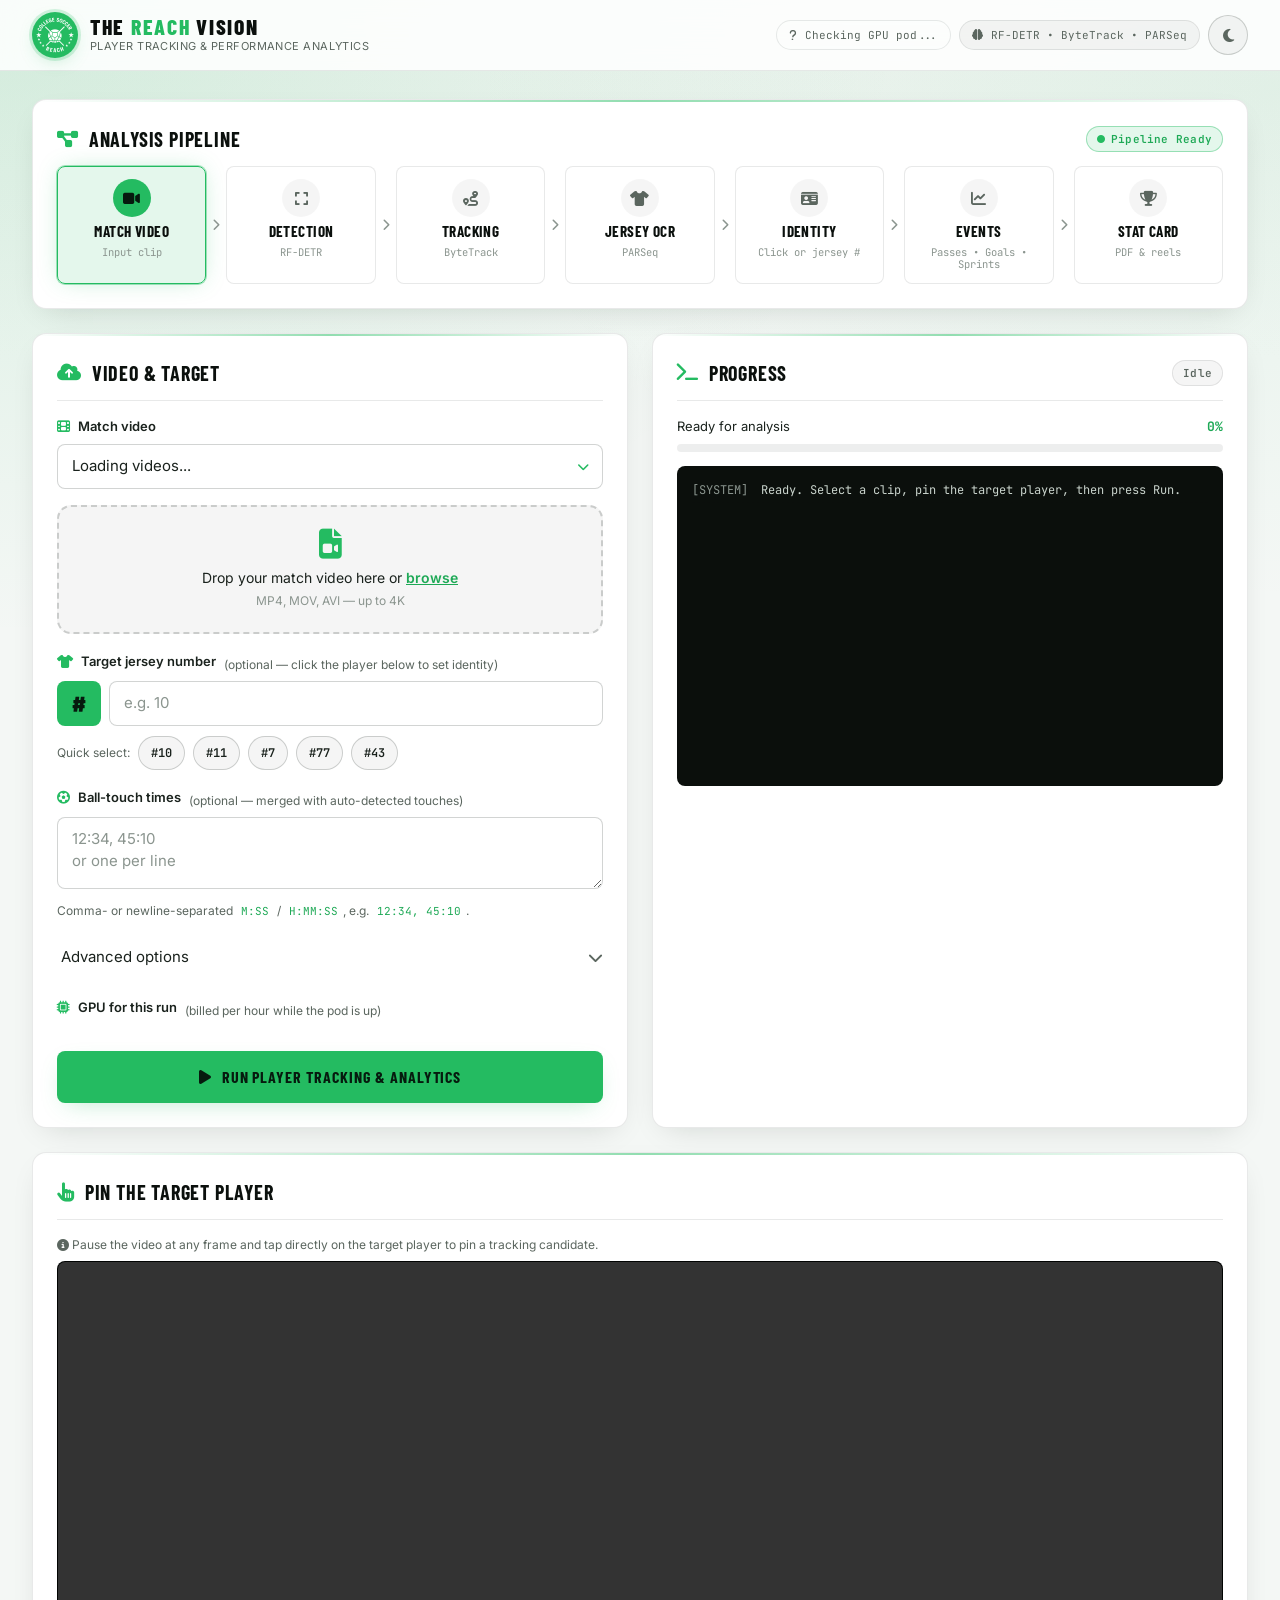
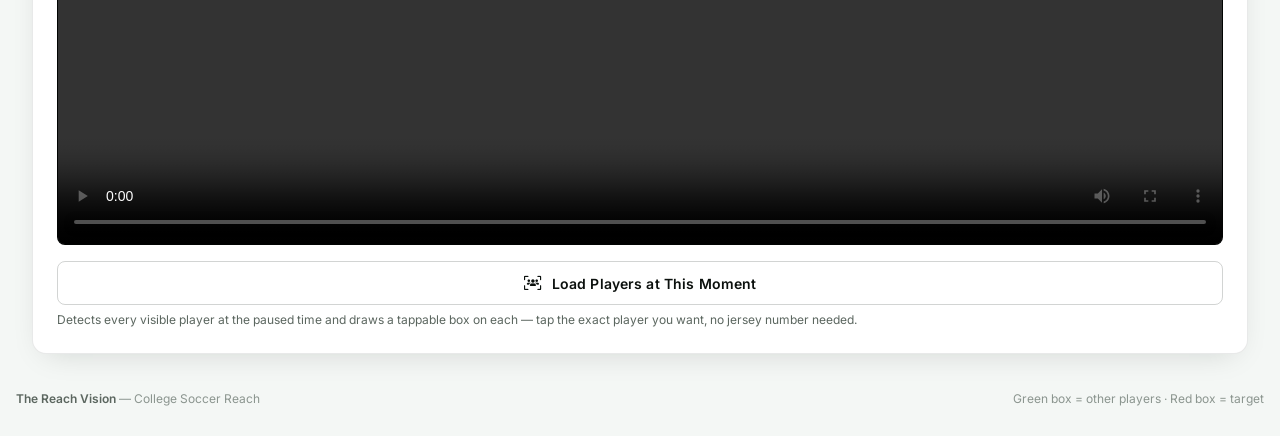
==== commit 52116da2: "A real phone layout, not the desktop page squeezed Owner: "mobile view is still not good". Under 768" ====
--- a/apps/web/index.html
+++ b/apps/web/index.html
@@ -13,7 +13,8 @@
   <link rel="preconnect" href="https://fonts.gstatic.com" crossorigin>
   <link href="https://fonts.googleapis.com/css2?family=Barlow+Condensed:wght@600;700;800&family=Inter:wght@400;500;600;700&family=JetBrains+Mono:wght@400;600;700&display=swap" rel="stylesheet">
   <link rel="stylesheet" href="https://cdnjs.cloudflare.com/ajax/libs/font-awesome/6.5.1/css/all.min.css">
-  <link rel="stylesheet" href="css/style.css">
+  <!-- cache-busted by content hash so a redeploy never leaves a browser on the old stylesheet -->
+  <link rel="stylesheet" href="css/style.css?v=928ec4fd">
   <script>
     // Apply the remembered theme before first paint so a dark-mode user never sees a white
     // flash. Light is the default; nothing is read from prefers-color-scheme on purpose.
@@ -190,7 +191,7 @@
         <!-- Optional Track ID & Manual Annotation Sidecar Inputs -->
         <div class="form-group margin-top-md">
           <div class="collapsible-header" id="annotations-toggle" onclick="toggleCollapsible('annotations-collapse')">
-            <label><i class="fa-solid fa-crosshair"></i> Advanced: track ID &amp; manual annotation</label>
+            <label><i class="fa-solid fa-crosshair"></i> Advanced options</label>
             <i class="fa-solid fa-chevron-down toggle-icon"></i>
           </div>
           <div id="annotations-collapse" class="collapsible-content hidden margin-top-md">
@@ -523,6 +524,6 @@
     <span>Green box = other players · Red box = target</span>
   </footer>
 
-  <script src="js/app.js"></script>
+  <script src="js/app.js?v=0ad0ca1b"></script>
 </body>
 </html>
--- a/apps/web/css/style.css
+++ b/apps/web/css/style.css
@@ -860,11 +860,119 @@
 .margin-top-lg { margin-top: 24px; }
 .hidden { display: none !important; }
 
+/* ==========================================================================
+   Phone layout (< 768px) -- a real mobile flow, not the desktop page squeezed
+   (owner, 2026-09-19: "mobile view is still not good").
+   Order becomes: pipeline strip -> video & target -> pin the player -> progress
+   -> results, with the Run button as a fixed bottom action bar so it is always
+   reachable but never sits ABOVE the pin-the-player step.
+   ========================================================================== */
+@media (max-width: 767px) {
+  body { font-size: 14px; }
+  .main-container { gap: 12px; padding: 12px var(--gutter) 96px; } /* bottom room for the Run bar */
+  .card { padding: 14px; border-radius: 12px; }
+  .card-header { margin-bottom: 12px; padding-bottom: 10px; gap: 8px; }
+  .card-header h2, .card-header h3 { font-size: 1.1rem; }
+
+  /* header: one compact row, status underneath as a thin strip */
+  .nav-container { padding: 8px var(--gutter) 6px; row-gap: 6px; }
+  .brand { flex: 1 1 auto; }
+  .brand-title { font-size: 1.15rem; }
+  .theme-toggle { width: 36px; height: 36px; font-size: 14px; order: 2; }
+  .nav-stats { flex: 1 1 100%; order: 3; gap: 6px; }
+  .status-badge { font-size: 10.5px; padding: 4px 9px; min-height: 26px; }
+
+  /* the setup grid dissolves so its two cards can be reordered around the pin step */
+  .setup-section { display: contents; }
+  .hero-card { order: 0; }
+  .setup-card { order: 1; }
+  .click-track-section { order: 2; }
+  .logs-card { order: 3; }
+  .dashboard-section { order: 4; }
+
+  /* pipeline strip: a compact row of pills instead of 130px cards */
+  .hero-card .card-header { margin-bottom: 4px; }
+  .hero-card .card-header .badge { display: none; }
+  .pipeline-flow { gap: 6px; padding: 4px 2px 8px; }
+  .flow-step { flex: 0 0 auto; flex-direction: row; gap: 8px; padding: 6px 12px 6px 6px; border-radius: 999px; text-align: left; }
+  .step-icon { width: 26px; height: 26px; font-size: 11px; }
+  .step-label { font-size: 0.8rem; letter-spacing: 0.04em; }
+  .step-sub { display: none; }
+
+  /* forms */
+  .form-group { margin-bottom: 12px; }
+  .form-group > label { font-size: 13px; }
+  .form-hint { font-size: 11.5px; }
+  .upload-dropzone { padding: 14px 12px; }
+  .upload-icon { font-size: 22px; margin-bottom: 4px; }
+  .upload-text { font-size: 13px; }
+  .chip { min-height: 32px; padding: 4px 10px; font-size: 11.5px; }
+  textarea.form-control { min-height: 56px; }
+
+  /* GPU tiers: three slim columns, the explanation lives in the note below */
+  .gpu-tiers { grid-template-columns: repeat(3, 1fr); gap: 6px; }
+  .gpu-tier { padding: 10px 8px; gap: 3px; }
+  .gpu-tier.selected::after { width: 16px; height: 16px; font-size: 8px; top: 6px; right: 6px; }
+  .gpu-tier-label { font-size: 0.9rem; }
+  .gpu-tier-card { font-size: 11px; font-weight: 500; line-height: 1.25; }
+  .gpu-tier-price { font-size: 12px; }
+  .gpu-tier-price small { display: block; font-size: 9.5px; }
+  .gpu-tier-blurb { display: none; }
+  .stock-pill { font-size: 9px; padding: 1px 5px; }
+  .gpu-note { font-size: 11.5px; }
+
+  /* Run: fixed bottom action bar (the button itself is moved out of the flow) */
+  #btn-process {
+    position: fixed;
+    left: var(--gutter); right: var(--gutter);
+    bottom: max(12px, env(safe-area-inset-bottom));
+    z-index: 90;
+    width: auto; /* .btn-block's 100% would add to left/right and overflow the viewport */
+    margin: 0;
+    min-height: 54px;
+    font-size: 15px;
+    box-shadow: 0 10px 30px -6px rgba(0, 0, 0, 0.45), 0 0 0 1px var(--green-line);
+  }
+  #btn-process:disabled { opacity: 0.85; }
+
+  /* progress */
+  .terminal-logs { height: 150px; font-size: 11.5px; }
+
+  /* pin the player */
+  .click-preview-wrapper video { max-height: 56vh; }
+
+  /* results */
+  .jersey-avatar { width: 56px; height: 56px; font-size: 1.5rem; }
+  .player-details h2 { font-size: 1.25rem; }
+  .stats-grid { gap: 8px; }
+  .stat-box { padding: 10px 8px; }
+  .stat-value { font-size: 1.7rem; }
+  .metric-row { padding: 8px 0; font-size: 12.5px; }
+  .breakdown-row { grid-template-columns: minmax(72px, 28%) 1fr 32px; gap: 8px; }
+  .breakdown-label { font-size: 12px; }
+  .table-wrapper { max-height: 360px; }
+
+  /* reels: compact rows instead of four big 16:9 tiles */
+  .highlights-grid { grid-template-columns: 1fr; gap: 8px; }
+  .reel-card { display: flex; align-items: center; }
+  .reel-thumbnail { flex: 0 0 96px; aspect-ratio: 4 / 3; }
+  .reel-icon { font-size: 22px; }
+  .reel-badge { display: none; }
+  .reel-info { padding: 10px 12px; min-width: 0; }
+  .reel-info h4 { font-size: 0.95rem; }
+  .reel-info p { font-size: 11.5px; }
+
+  .site-footer { padding-bottom: 100px; font-size: 11px; }
+}
+
 /* ---------- motion ---------- */
 @keyframes rise-in { from { opacity: 0; transform: translateY(14px); } to { opacity: 1; transform: none; } }
 @keyframes blink { 0%, 100% { opacity: 0.35; } 50% { opacity: 1; } }
 @keyframes shimmer { from { background-position: 0% 0; } to { background-position: 200% 0; } }
-.hero-card, .setup-section > *, .click-track-section > * { animation: rise-in 0.5s var(--ease) both; }
+/* `backwards`, not `both`: a `both` fill keeps an identity transform on the card after the
+   animation, and any transform makes the card the containing block for the phone layout's
+   position:fixed Run bar (which then sat mid-page instead of at the viewport bottom). */
+.hero-card, .setup-section > *, .click-track-section > * { animation: rise-in 0.5s var(--ease) backwards; }
 .setup-section > *:nth-child(2) { animation-delay: 0.07s; }
 .click-track-section > * { animation-delay: 0.14s; }
 
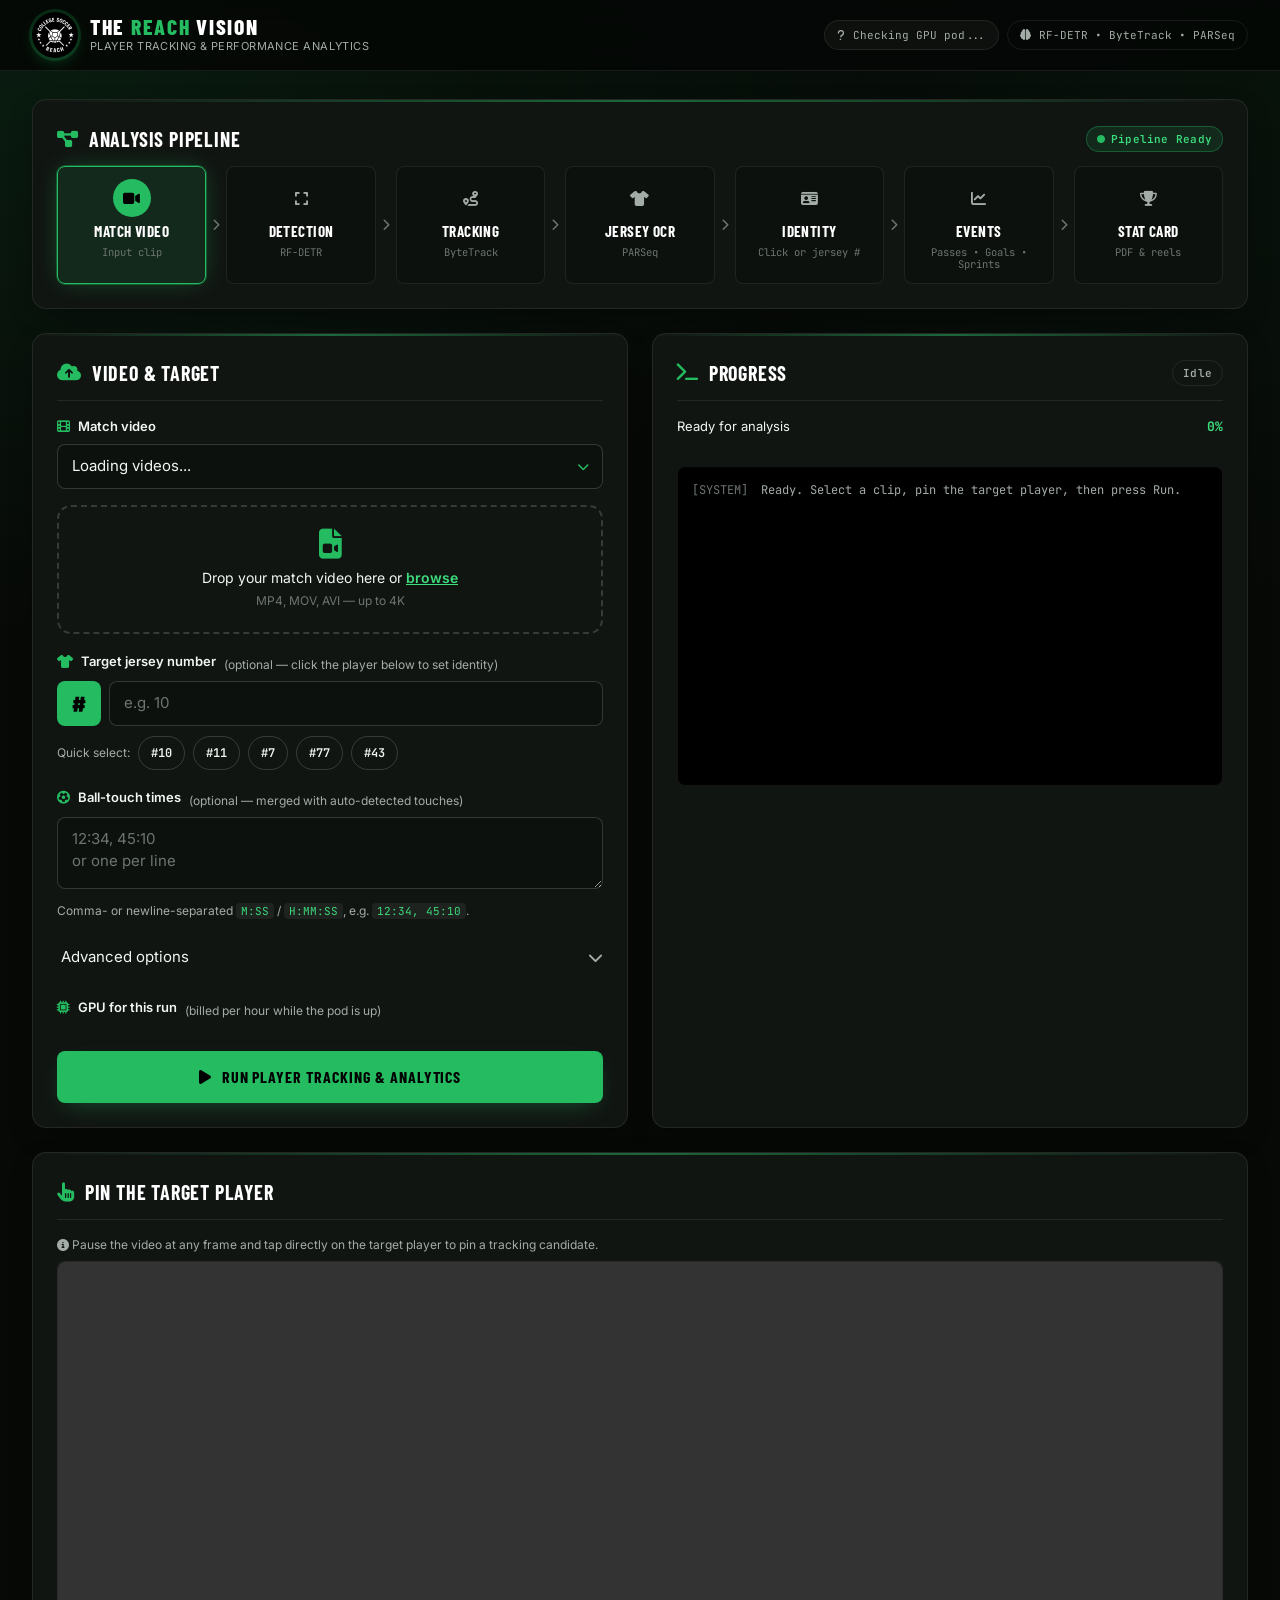
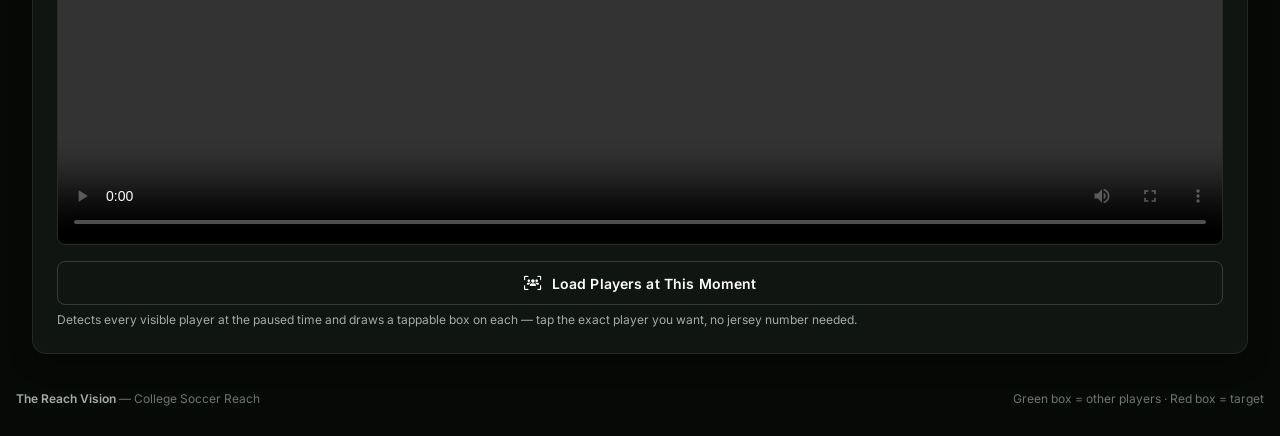
==== commit 44692433: "Dark theme only; header crest on black Owner request: drop the light theme and its header toggle, ke" ====
--- a/apps/web/index.html
+++ b/apps/web/index.html
@@ -14,12 +14,7 @@
   <link href="https://fonts.googleapis.com/css2?family=Barlow+Condensed:wght@600;700;800&family=Inter:wght@400;500;600;700&family=JetBrains+Mono:wght@400;600;700&display=swap" rel="stylesheet">
   <link rel="stylesheet" href="https://cdnjs.cloudflare.com/ajax/libs/font-awesome/6.5.1/css/all.min.css">
   <!-- cache-busted by content hash so a redeploy never leaves a browser on the old stylesheet -->
-  <link rel="stylesheet" href="css/style.css?v=928ec4fd">
-  <script>
-    // Apply the remembered theme before first paint so a dark-mode user never sees a white
-    // flash. Light is the default; nothing is read from prefers-color-scheme on purpose.
-    try { if (localStorage.getItem('reach-theme') === 'dark') document.documentElement.dataset.theme = 'dark'; } catch (e) {}
-  </script>
+  <link rel="stylesheet" href="css/style.css?v=8151a090">
 </head>
 <body>
 
@@ -58,10 +53,6 @@
           <i class="fa-solid fa-brain"></i>
           <span>RF-DETR • ByteTrack • PARSeq</span>
         </div>
-        <button type="button" class="theme-toggle" id="theme-toggle" aria-label="Switch between light and dark mode" title="Light / dark mode">
-          <i class="fa-solid fa-moon"></i>
-          <i class="fa-solid fa-sun"></i>
-        </button>
       </div>
     </div>
   </header>
@@ -524,6 +515,6 @@
     <span>Green box = other players · Red box = target</span>
   </footer>
 
-  <script src="js/app.js?v=0ad0ca1b"></script>
+  <script src="js/app.js?v=0674d510"></script>
 </body>
 </html>
--- a/apps/web/css/style.css
+++ b/apps/web/css/style.css
@@ -11,71 +11,19 @@
    `--bp-tablet` (768px) and `--bp-desktop` (1100px). Touch targets are 44px.
    ========================================================================== */
 
-/* Light ("white") is the default; dark is opt-in via the header toggle, remembered per browser
-   (`data-theme` on <html>, see app.js `initTheme`). Every colour below is a token, so the two
-   themes are ONE stylesheet -- nothing further down names a raw white or black for chrome. */
+/* Dark only (the light theme was removed 2026-09-23 at the owner's request). Every colour below is
+   a token -- nothing further down names a raw white or black for chrome. */
 :root {
   --green: #24bb61;
-  --green-bright: #1ea956;   /* the "pop" green; darker in light mode so it stays readable on white */
+  --green-bright: #3ddc7c;   /* the "pop" green */
   --green-deep: #169b4d;
   --green-ink: #062d16;
   --green-soft: rgba(36, 187, 97, 0.12);
-  --green-glow: rgba(36, 187, 97, 0.35);
-  --green-line: rgba(36, 187, 97, 0.4);
+  --green-glow: rgba(36, 187, 97, 0.45);
+  --green-line: rgba(36, 187, 97, 0.35);
 
   --black: #000000;
   --white: #ffffff;
-  --bg: #f4f7f5;
-  --bg-2: #ffffff;
-  --card: #ffffff;
-  --card-2: #f6f9f7;
-  --card-hover: #f0f5f2;
-  --line: rgba(10, 20, 14, 0.09);
-  --line-strong: rgba(10, 20, 14, 0.18);
-  --fill-1: rgba(10, 20, 14, 0.04);
-  --fill-2: rgba(10, 20, 14, 0.07);
-  --fill-3: rgba(10, 20, 14, 0.12);
-
-  --ink: #0b100d;            /* strongest text (headings, numbers) */
-  --text: #1a221d;
-  --text-muted: #5b665f;
-  --text-dim: #8b958f;
-  --on-green: #061a0e;       /* text on a solid green surface */
-
-  --terminal-bg: #0b0f0c;
-  --terminal-text: #c9d3cc;
-  --thumb-a: rgba(36, 187, 97, 0.22);
-  --thumb-b: rgba(10, 20, 14, 0.10);
-  --nav-bg: rgba(255, 255, 255, 0.86);
-  --overlay-bg: rgba(244, 247, 245, 0.92);
-  --bg-glow-1: rgba(36, 187, 97, 0.14);
-  --bg-glow-2: rgba(36, 187, 97, 0.07);
-  --bg-top: #eef3ef;
-
-  --danger: #dc2626;
-  --warn: #b7791f;
-
-  --font-display: 'Barlow Condensed', 'Inter', -apple-system, BlinkMacSystemFont, sans-serif;
-  --font-body: 'Inter', -apple-system, BlinkMacSystemFont, 'Segoe UI', sans-serif;
-  --font-mono: 'JetBrains Mono', ui-monospace, SFMono-Regular, Menlo, monospace;
-
-  --r-sm: 8px;
-  --r-md: 14px;
-  --r-lg: 20px;
-  --gutter: 16px;
-
-  --shadow: 0 10px 30px -14px rgba(10, 20, 14, 0.18);
-  --shadow-green: 0 0 0 1px var(--green-line), 0 14px 40px -14px var(--green-glow);
-  --ease: cubic-bezier(0.22, 1, 0.36, 1);
-  color-scheme: light;
-}
-
-:root[data-theme="dark"] {
-  --green-bright: #3ddc7c;
-  --green-soft: rgba(36, 187, 97, 0.12);
-  --green-glow: rgba(36, 187, 97, 0.45);
-  --green-line: rgba(36, 187, 97, 0.35);
-
   --bg: #070907;
   --bg-2: #0d110e;
   --card: #111512;
@@ -83,15 +31,14 @@
   --card-hover: #1a201b;
   --line: rgba(255, 255, 255, 0.08);
   --line-strong: rgba(255, 255, 255, 0.16);
-  --fill-1: var(--fill-1);
-  --fill-2: var(--fill-2);
-  --fill-3: var(--fill-3);
-
-  --ink: #ffffff;
+  /* --fill-1/2/3 are deliberately left undefined: the old dark block declared them as
+     `var(--fill-N)` (a cycle, i.e. unset), and the dark look the owner signed off on is that. */
+
+  --ink: #ffffff;            /* strongest text (headings, numbers) */
   --text: #f2f5f3;
   --text-muted: #a3aca6;
   --text-dim: #6c756f;
-  --on-green: #000000;
+  --on-green: #000000;       /* text on a solid green surface */
 
   --terminal-bg: #000000;
   --terminal-text: #a3aca6;
@@ -106,7 +53,18 @@
   --danger: #ef4444;
   --warn: #f5b921;
 
+  --font-display: 'Barlow Condensed', 'Inter', -apple-system, BlinkMacSystemFont, sans-serif;
+  --font-body: 'Inter', -apple-system, BlinkMacSystemFont, 'Segoe UI', sans-serif;
+  --font-mono: 'JetBrains Mono', ui-monospace, SFMono-Regular, Menlo, monospace;
+
+  --r-sm: 8px;
+  --r-md: 14px;
+  --r-lg: 20px;
+  --gutter: 16px;
+
   --shadow: 0 10px 30px -12px rgba(0, 0, 0, 0.7);
+  --shadow-green: 0 0 0 1px var(--green-line), 0 14px 40px -14px var(--green-glow);
+  --ease: cubic-bezier(0.22, 1, 0.36, 1);
   color-scheme: dark;
 }
 
@@ -270,7 +228,7 @@
   height: 46px;
   flex: 0 0 auto;
   border-radius: 50%;
-  background: var(--green);
+  background: var(--black);
   display: grid;
   place-items: center;
   box-shadow: 0 0 0 3px rgba(36, 187, 97, 0.18), 0 6px 18px -6px var(--green-glow);
@@ -342,21 +300,6 @@
   .nav-container { padding: 12px 32px; }
   .model-badge { display: inline-flex; }
 }
-
-.theme-toggle {
-  width: 40px; height: 40px; flex: 0 0 auto;
-  border-radius: 50%;
-  border: 1px solid var(--line-strong);
-  background: var(--fill-1);
-  color: var(--text-muted);
-  display: grid; place-items: center;
-  font-size: 15px;
-  transition: color 0.2s, border-color 0.2s, background 0.2s, transform 0.3s var(--ease);
-}
-.theme-toggle:hover { color: var(--green-bright); border-color: var(--green); transform: rotate(-12deg); }
-.theme-toggle .fa-sun { display: none; }
-:root[data-theme="dark"] .theme-toggle .fa-sun { display: block; }
-:root[data-theme="dark"] .theme-toggle .fa-moon { display: none; }
 
 /* ---------- GPU tier selector ---------- */
 .gpu-tiers { display: grid; grid-template-columns: 1fr; gap: 10px; }
@@ -878,7 +821,6 @@
   .nav-container { padding: 8px var(--gutter) 6px; row-gap: 6px; }
   .brand { flex: 1 1 auto; }
   .brand-title { font-size: 1.15rem; }
-  .theme-toggle { width: 36px; height: 36px; font-size: 14px; order: 2; }
   .nav-stats { flex: 1 1 100%; order: 3; gap: 6px; }
   .status-badge { font-size: 10.5px; padding: 4px 9px; min-height: 26px; }
 
